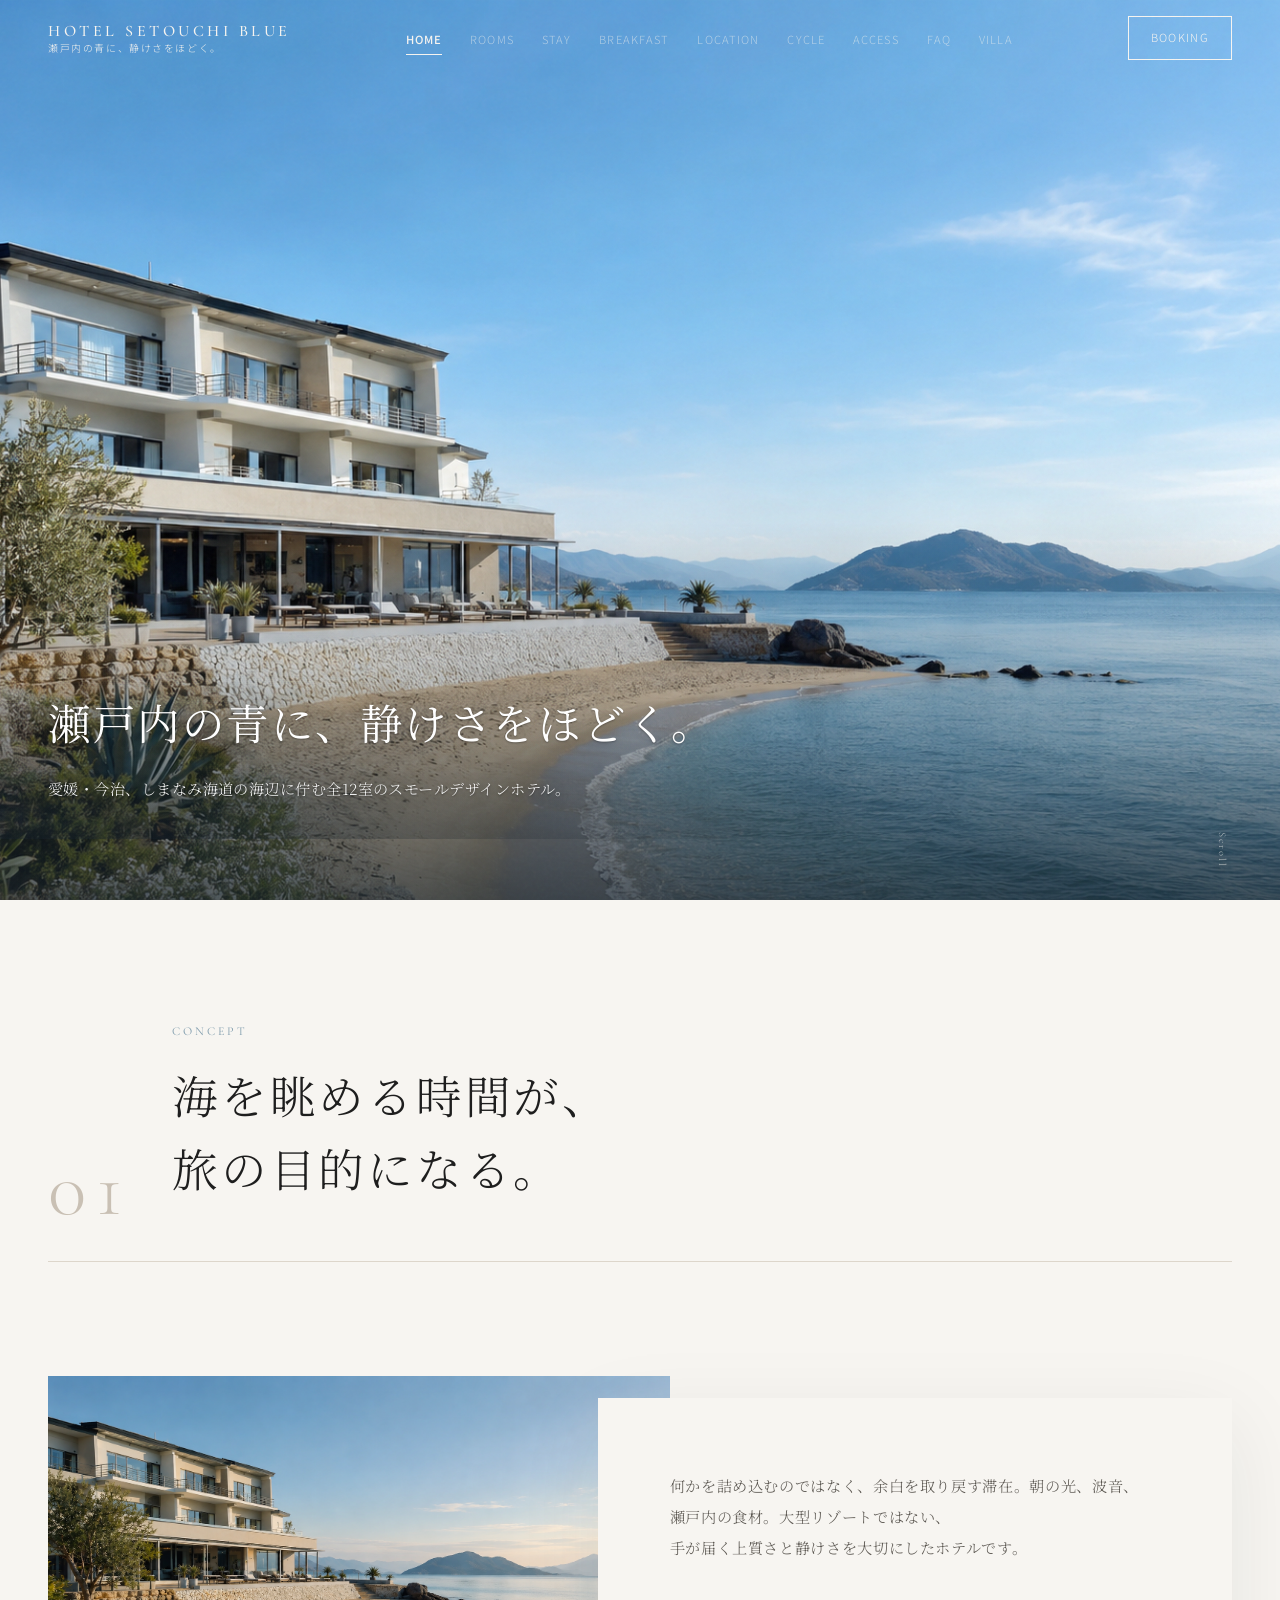
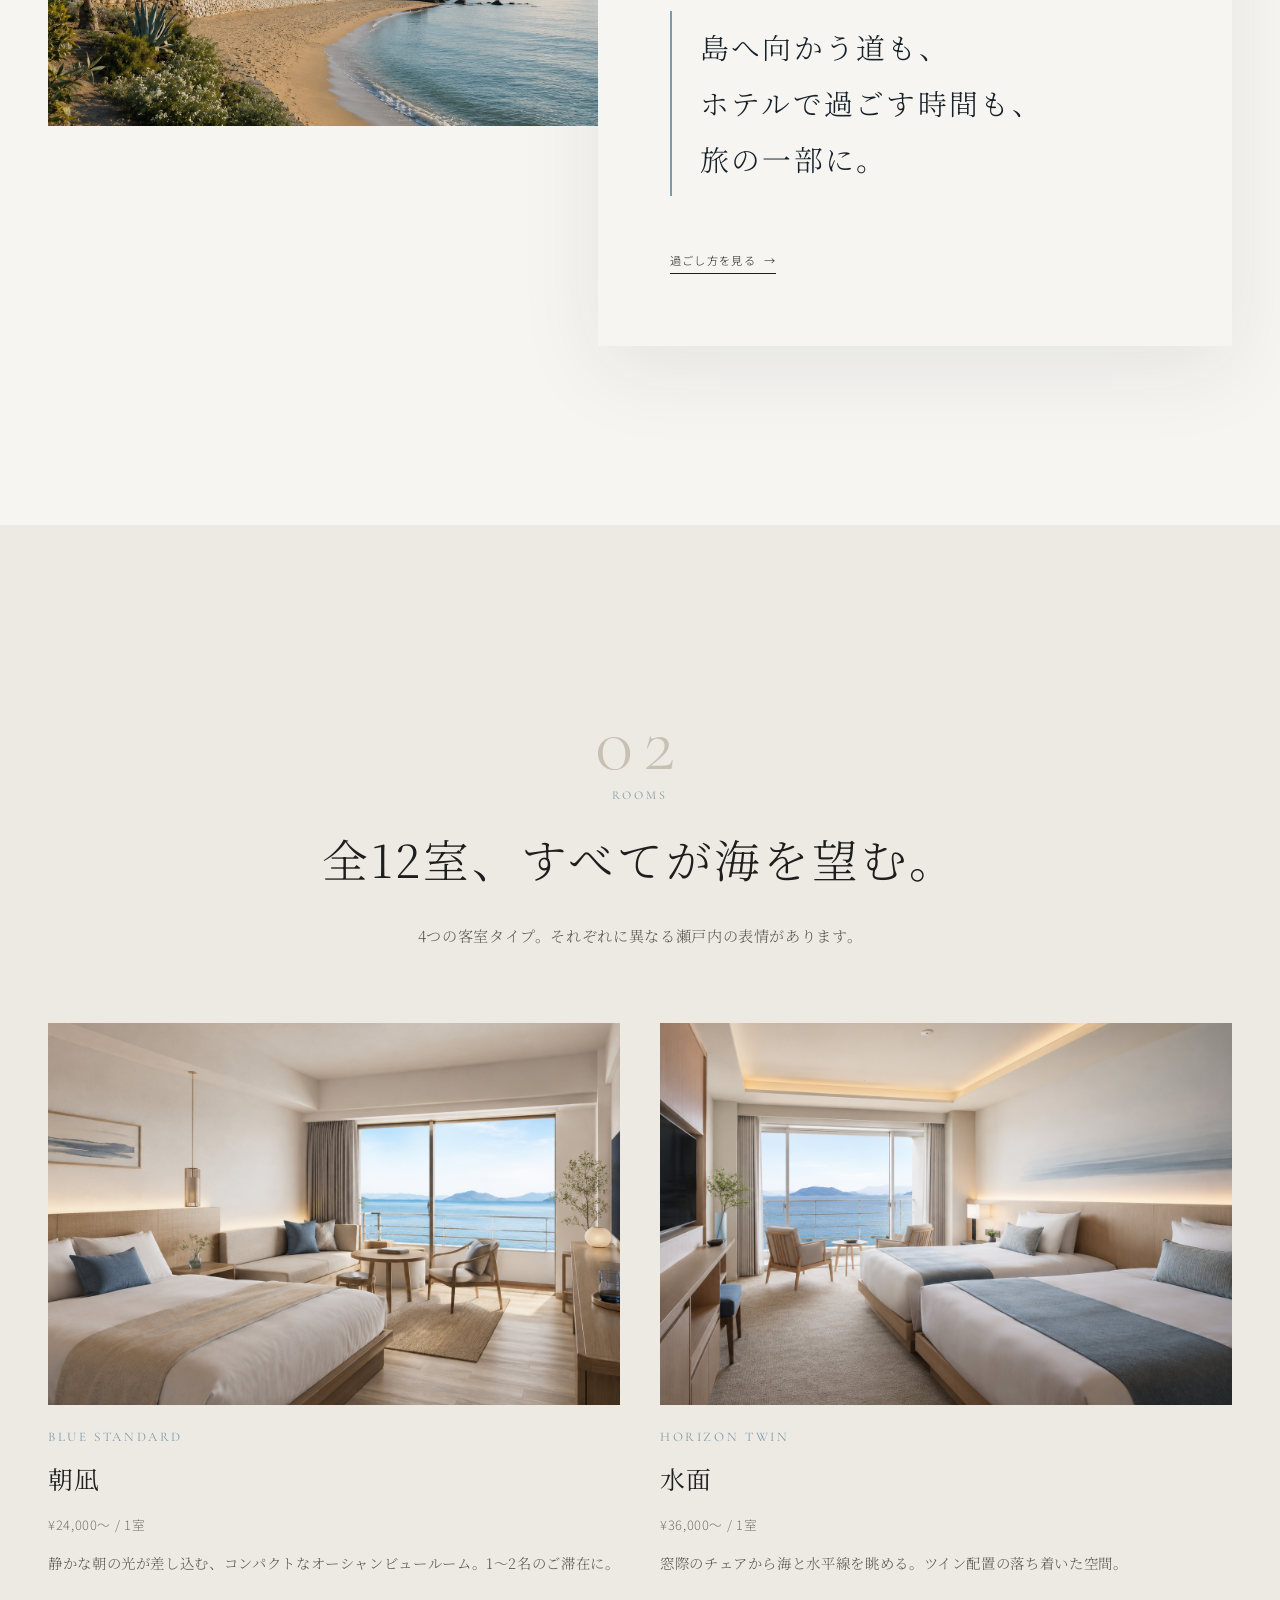
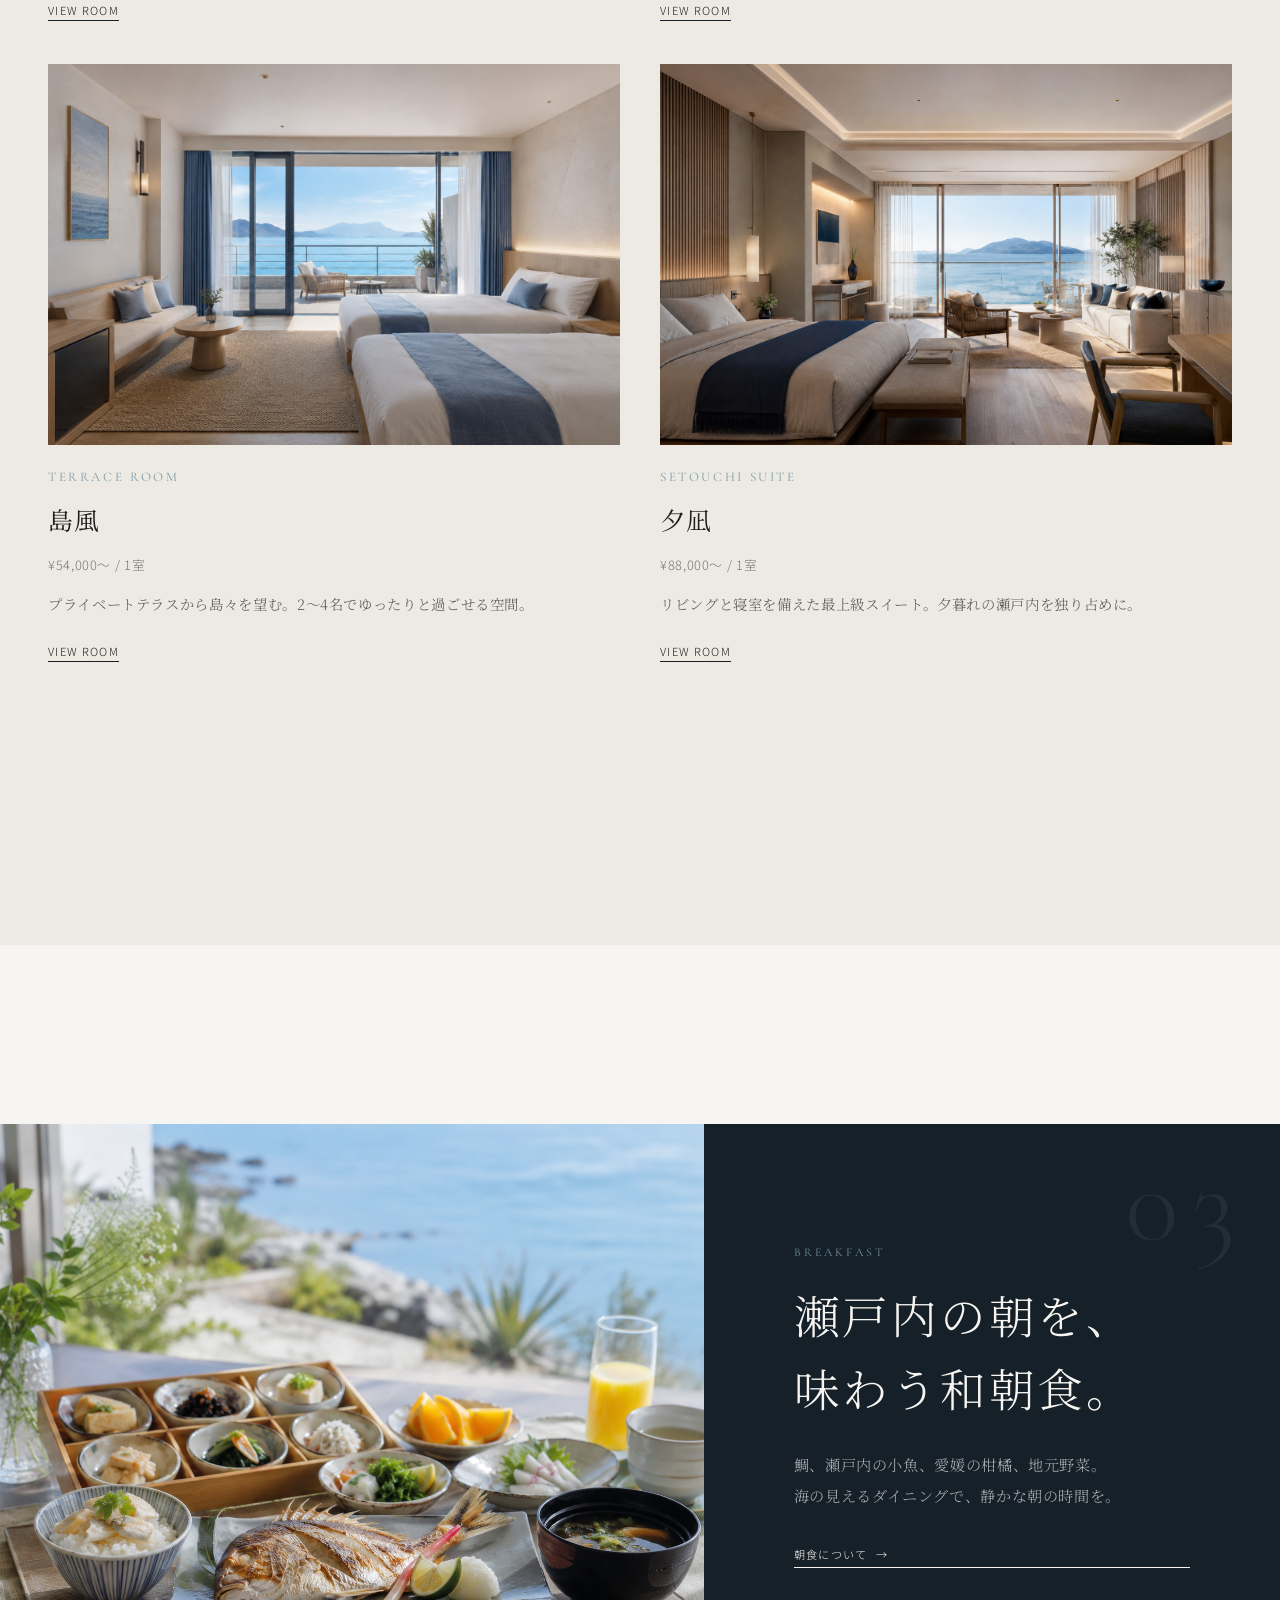
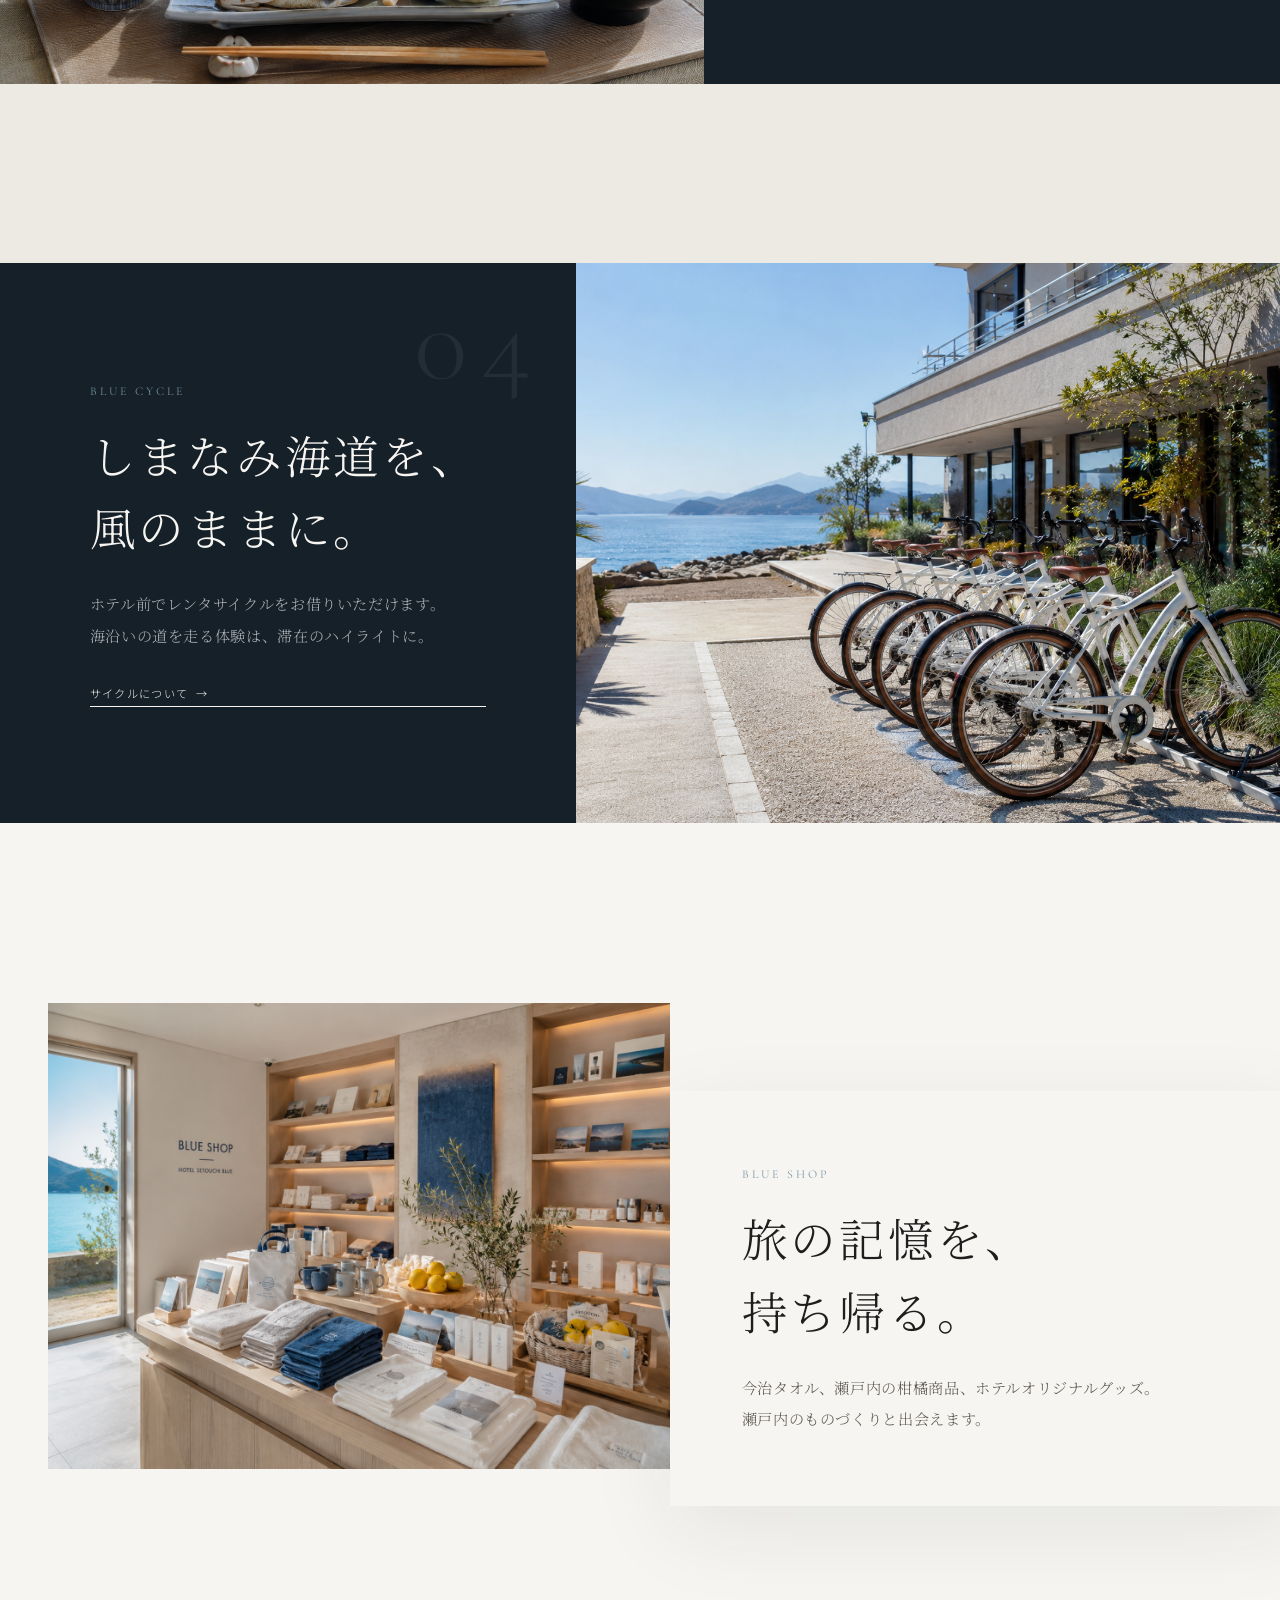
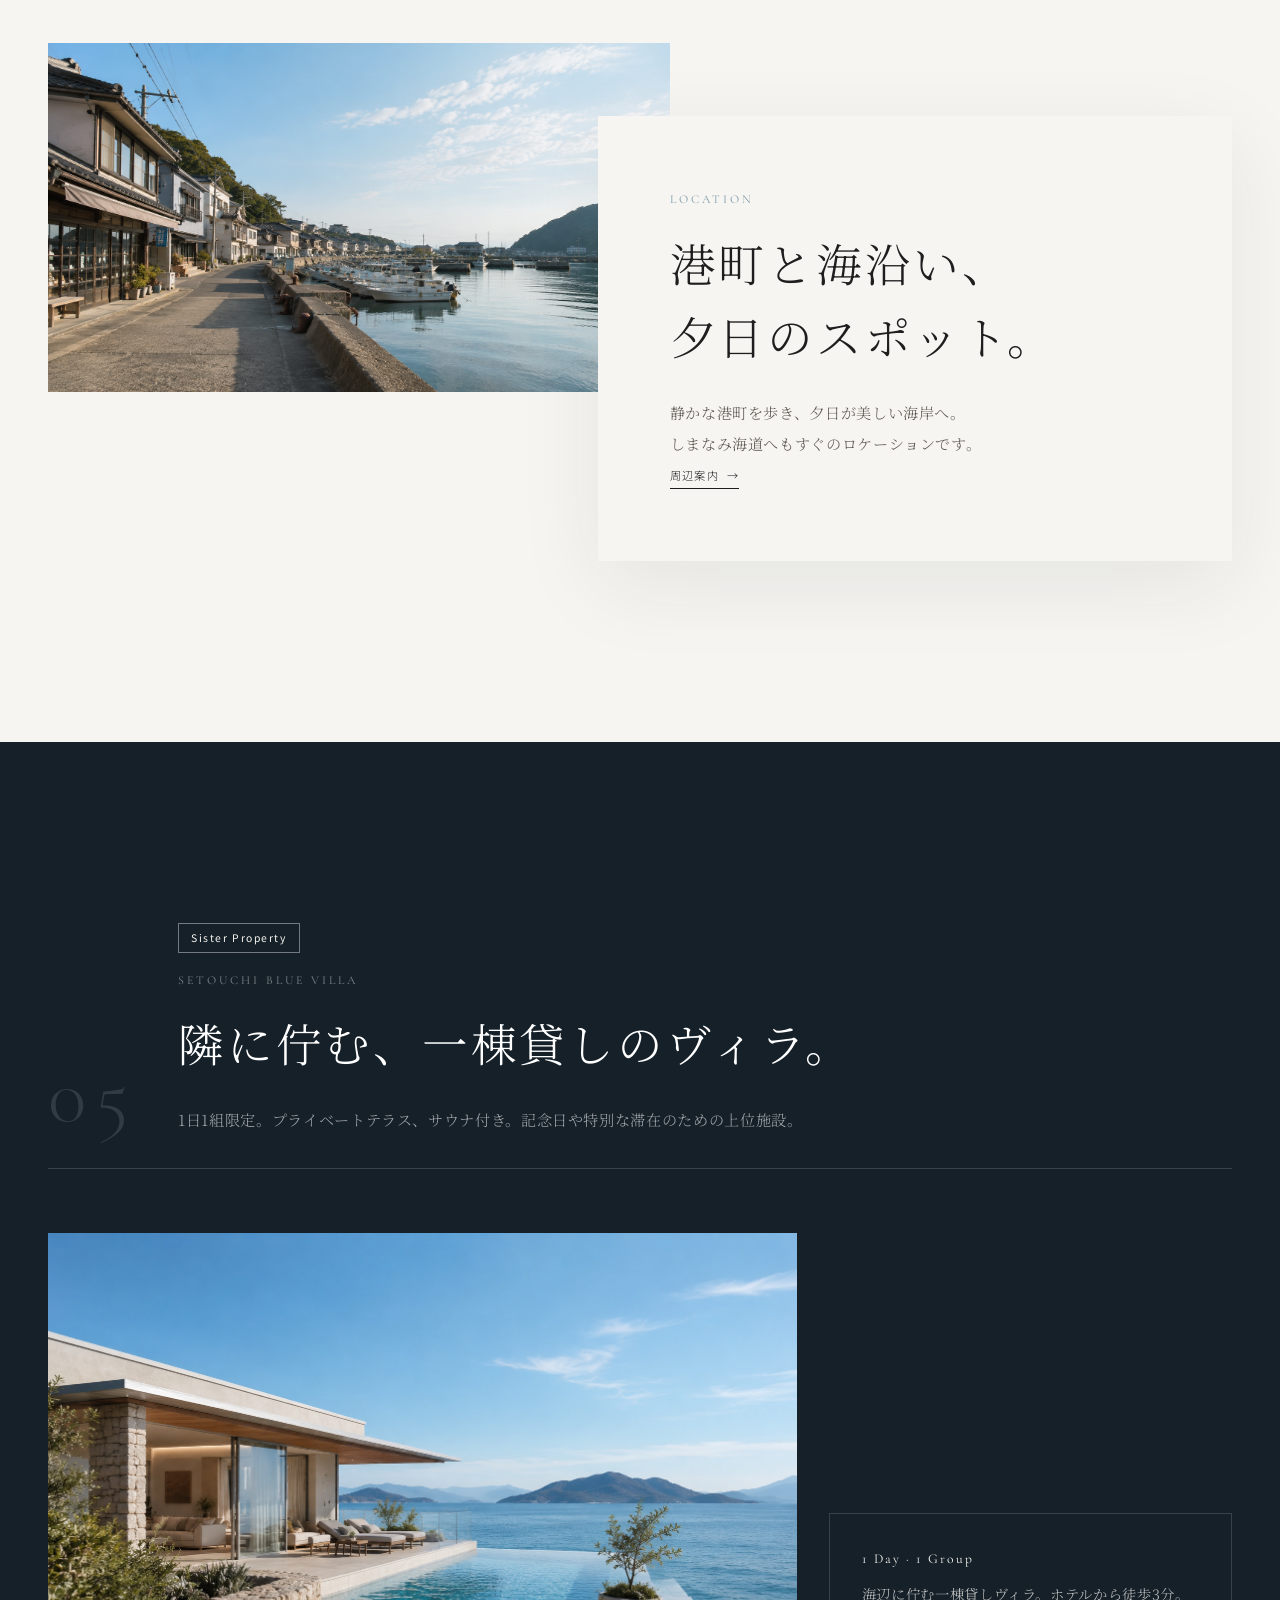
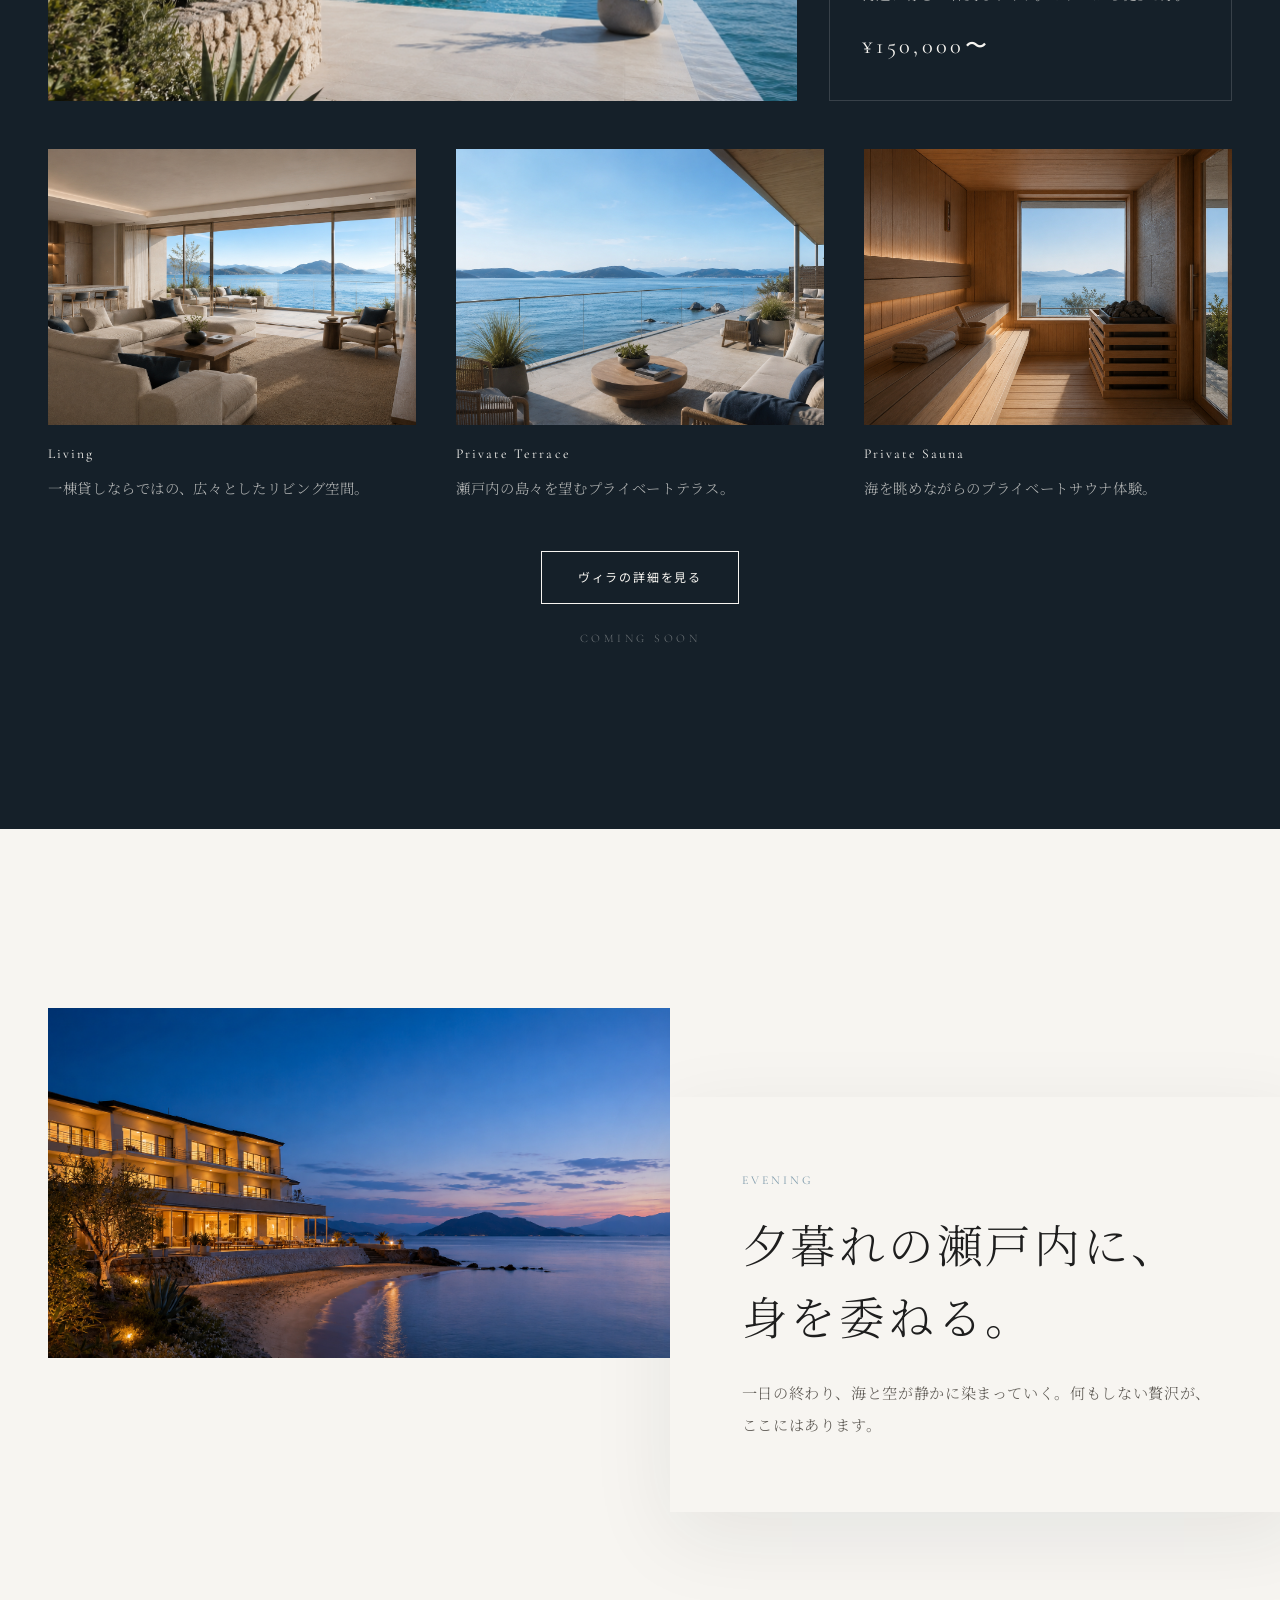
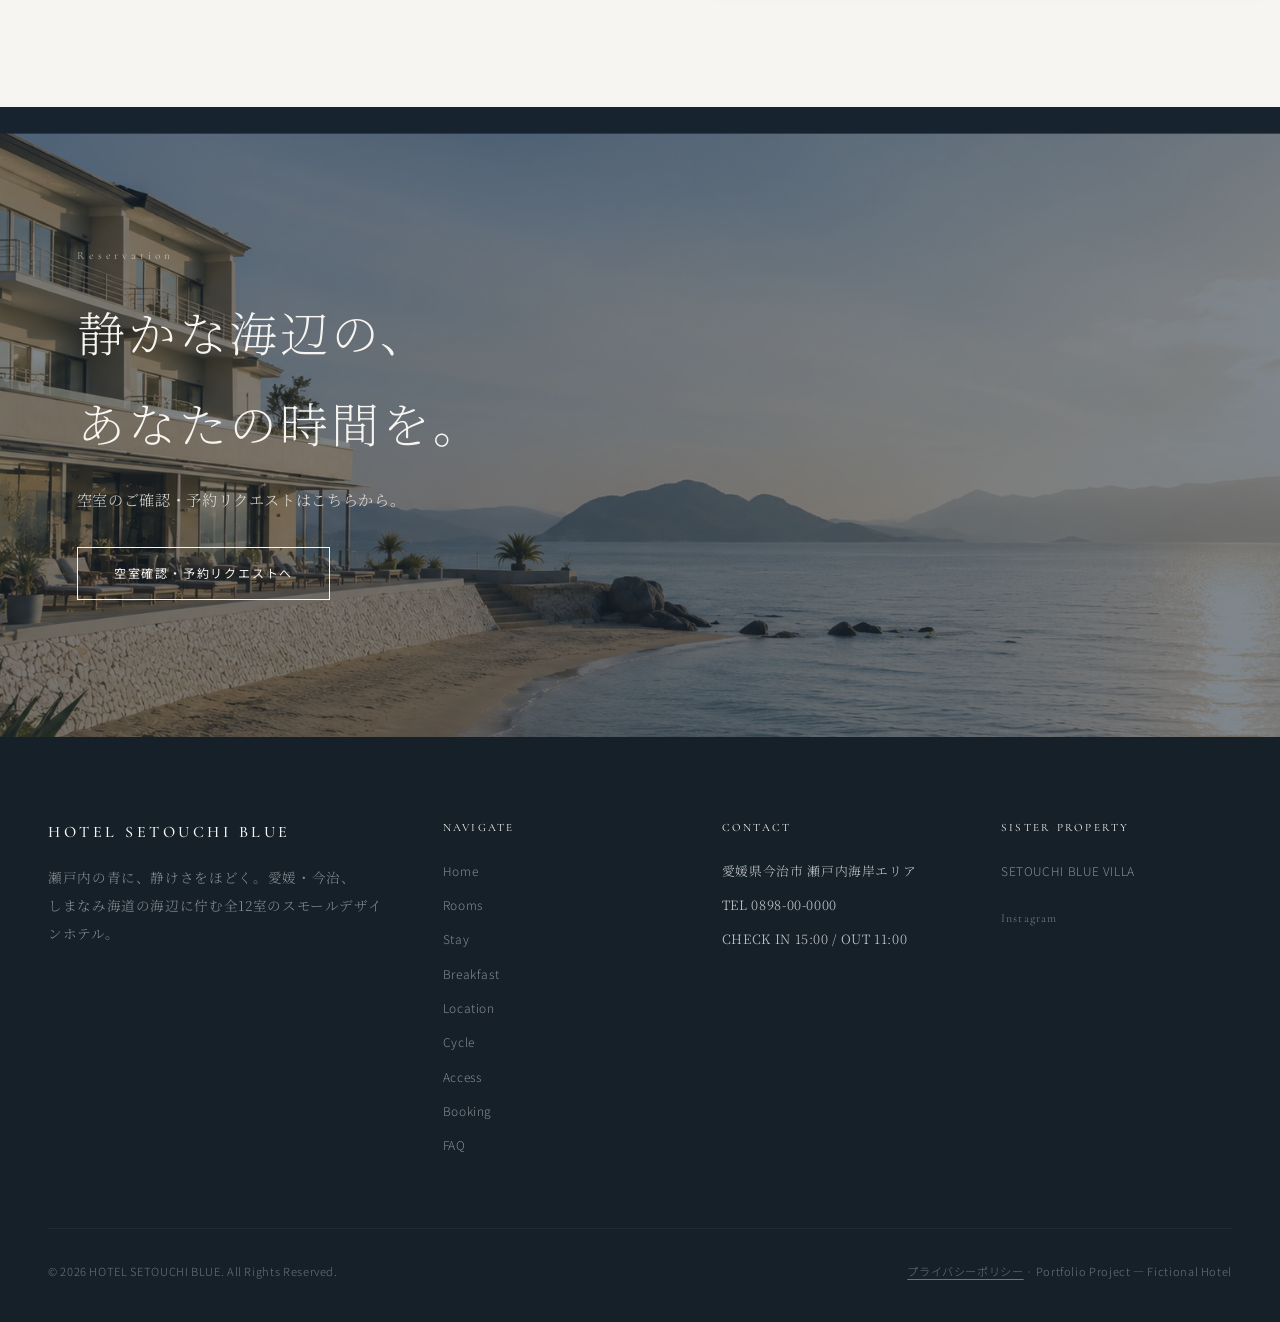
==== index.html @ 8409d5e8 "first commit" ====
<!DOCTYPE html>
<html lang="ja">
<head>
  <meta charset="UTF-8">
  <meta name="viewport" content="width=device-width, initial-scale=1.0">
  <title>HOTEL SETOUCHI BLUE｜瀬戸内海を望む今治のスモールデザインホテル</title>
  <meta name="description" content="愛媛県今治市・しまなみ海道エリアに佇む全12室のスモールデザインホテル。全室オーシャンビュー、瀬戸内の和朝食、レンタサイクル、系列ヴィラを備えた静かな海辺の滞在を。">
  <meta property="og:title" content="HOTEL SETOUCHI BLUE">
  <meta property="og:description" content="瀬戸内の青に、静けさをほどく。愛媛・今治、しまなみ海道の海辺に佇む全12室のスモールデザインホテル。">
  <meta property="og:image" content="assets/images/hotelsetouchiblue-exterior-main.webp">
  <meta property="og:type" content="website">
  <link rel="icon" href="assets/icons/favicon.svg" type="image/svg+xml">
  <link rel="apple-touch-icon" href="assets/icons/apple-touch-icon.png">
  <link rel="stylesheet" href="css/style.css?v=10">
</head>
<body class="page-home">

  <header class="site-header is-transparent" id="site-header">
    <div class="header-inner">
      <a href="index.html" class="logo">
        <span class="logo-en">HOTEL SETOUCHI BLUE</span>
        <span class="logo-ja">瀬戸内の青に、静けさをほどく。</span>
      </a>
      <nav class="main-nav" id="main-nav">
        <ul>
          <li><a href="index.html">Home</a></li>
          <li><a href="rooms.html">Rooms</a></li>
          <li><a href="stay.html">Stay</a></li>
          <li><a href="breakfast.html">Breakfast</a></li>
          <li><a href="location.html">Location</a></li>
          <li><a href="cycle.html">Cycle</a></li>
          <li><a href="access.html">Access</a></li>
          <li><a href="faq.html">FAQ</a></li>
          <li><a href="villa.html">Villa</a></li>
        </ul>
      </nav>
      <a href="booking.html" class="btn-booking-header">Booking</a>
      <button class="hamburger" id="hamburger" aria-label="メニューを開く">
        <span></span><span></span><span></span>
      </button>
    </div>
  </header>

  <nav class="mobile-nav" id="mobile-nav">
    <ul>
      <li><a href="index.html">Home</a></li>
      <li><a href="rooms.html">Rooms</a></li>
      <li><a href="stay.html">Stay</a></li>
      <li><a href="breakfast.html">Breakfast</a></li>
      <li><a href="location.html">Location</a></li>
      <li><a href="cycle.html">Cycle</a></li>
      <li><a href="access.html">Access</a></li>
      <li><a href="faq.html">FAQ</a></li>
      <li><a href="villa.html">Villa</a></li>
    </ul>
    <a href="booking.html" class="btn btn--filled btn-booking-mobile">Booking</a>
  </nav>

  <main>
    <!-- Hero -->
    <section class="hero">
      <div class="hero__image">
        <img src="assets/images/hotelsetouchiblue-exterior-main.webp" alt="HOTEL SETOUCHI BLUE 外観">
      </div>
      <div class="hero__overlay"></div>
      <div class="hero__content">
        <div class="hero__text">
          <p class="hero__kicker en">Hotel Setouchi Blue</p>
          <h1 class="hero__copy">瀬戸内の青に、静けさをほどく。</h1>
          <p class="hero__sub">愛媛・今治、しまなみ海道の海辺に佇む全12室のスモールデザインホテル。</p>
        </div>
      </div>
      <span class="hero__scroll en">Scroll</span>
    </section>

    <!-- Concept -->
    <section class="section" id="concept">
      <div class="container">
        <div class="editorial-head fade-in">
          <span class="editorial-head__num en">01</span>
          <div class="editorial-head__body">
            <p class="section-label en">Concept</p>
            <h2 class="section-title">海を眺める時間が、旅の目的になる。</h2>
          </div>
        </div>
        <div class="split split--editorial fade-in">
          <div class="split__image">
            <img src="assets/images/hotelsetouchiblue-stay-morning-beach.webp" alt="朝の砂浜">
          </div>
          <div class="split__text">
            <p class="section-lead">何かを詰め込むのではなく、余白を取り戻す滞在。朝の光、波音、瀬戸内の食材。大型リゾートではない、手が届く上質さと静けさを大切にしたホテルです。</p>
            <blockquote class="pull-quote">島へ向かう道も、ホテルで過ごす時間も、旅の一部に。</blockquote>
            <a href="stay.html" class="link-arrow">過ごし方を見る</a>
          </div>
        </div>
      </div>
    </section>

    <!-- Rooms -->
    <section class="section section--bg" id="rooms">
      <div class="container">
        <div class="editorial-head editorial-head--center fade-in">
          <span class="editorial-head__num en">02</span>
          <div class="editorial-head__body">
            <p class="section-label en">Rooms</p>
            <h2 class="section-title">全12室、すべてが海を望む。</h2>
            <p class="section-lead">4つの客室タイプ。それぞれに異なる瀬戸内の表情があります。</p>
          </div>
        </div>
        <div class="room-grid fade-in">
          <article class="room-card">
            <div class="room-card__image">
              <img src="assets/images/hotelsetouchiblue-room-blue-standard.webp" alt="BLUE STANDARD 朝凪">
            </div>
            <p class="room-card__en en">BLUE STANDARD</p>
            <h3 class="room-card__name">朝凪</h3>
            <p class="room-card__price">¥24,000〜 / 1室</p>
            <p class="room-card__desc">静かな朝の光が差し込む、コンパクトなオーシャンビュールーム。1〜2名のご滞在に。</p>
            <a href="rooms.html#blue-standard" class="room-card__link">View Room</a>
          </article>
          <article class="room-card">
            <div class="room-card__image">
              <img src="assets/images/hotelsetouchiblue-room-horizon-twin.webp" alt="HORIZON TWIN 水面">
            </div>
            <p class="room-card__en en">HORIZON TWIN</p>
            <h3 class="room-card__name">水面</h3>
            <p class="room-card__price">¥36,000〜 / 1室</p>
            <p class="room-card__desc">窓際のチェアから海と水平線を眺める。ツイン配置の落ち着いた空間。</p>
            <a href="rooms.html#horizon-twin" class="room-card__link">View Room</a>
          </article>
          <article class="room-card">
            <div class="room-card__image">
              <img src="assets/images/hotelsetouchiblue-room-terrace-room.webp" alt="TERRACE ROOM 島風">
            </div>
            <p class="room-card__en en">TERRACE ROOM</p>
            <h3 class="room-card__name">島風</h3>
            <p class="room-card__price">¥54,000〜 / 1室</p>
            <p class="room-card__desc">プライベートテラスから島々を望む。2〜4名でゆったりと過ごせる空間。</p>
            <a href="rooms.html#terrace-room" class="room-card__link">View Room</a>
          </article>
          <article class="room-card">
            <div class="room-card__image">
              <img src="assets/images/hotelsetouchiblue-room-setouchi-suite.webp" alt="SETOUCHI SUITE 夕凪">
            </div>
            <p class="room-card__en en">SETOUCHI SUITE</p>
            <h3 class="room-card__name">夕凪</h3>
            <p class="room-card__price">¥88,000〜 / 1室</p>
            <p class="room-card__desc">リビングと寝室を備えた最上級スイート。夕暮れの瀬戸内を独り占めに。</p>
            <a href="rooms.html#setouchi-suite" class="room-card__link">View Room</a>
          </article>
        </div>
        <div class="text-center mt-48 fade-in">
          <a href="rooms.html" class="btn">すべての客室を見る</a>
        </div>
      </div>
    </section>

    <!-- Breakfast -->
    <section class="section" style="padding-bottom:0;">
      <div class="feature-band fade-in">
        <div class="feature-band__image">
          <img src="assets/images/hotelsetouchiblue-breakfast-japanese.webp" alt="瀬戸内の和朝食">
        </div>
        <div class="feature-band__content">
          <span class="feature-band__num en">03</span>
          <p class="section-label en">Breakfast</p>
          <h2 class="section-title">瀬戸内の朝を、味わう和朝食。</h2>
          <p class="section-lead">鯛、瀬戸内の小魚、愛媛の柑橘、地元野菜。海の見えるダイニングで、静かな朝の時間を。</p>
          <a href="breakfast.html" class="link-arrow">朝食について</a>
        </div>
      </div>
    </section>

    <!-- Cycle -->
    <section class="section section--bg" style="padding-bottom:0;">
      <div class="feature-band feature-band--reverse fade-in">
        <div class="feature-band__image">
          <img src="assets/images/hotelsetouchiblue-cycle-rental.webp" alt="レンタサイクル">
        </div>
        <div class="feature-band__content">
          <span class="feature-band__num en">04</span>
          <p class="section-label en">Blue Cycle</p>
          <h2 class="section-title">しまなみ海道を、風のままに。</h2>
          <p class="section-lead">ホテル前でレンタサイクルをお借りいただけます。海沿いの道を走る体験は、滞在のハイライトに。</p>
          <a href="cycle.html" class="link-arrow">サイクルについて</a>
        </div>
      </div>
    </section>

    <!-- Shop & Location pair -->
    <section class="section">
      <div class="container">
        <div class="split split--editorial split--reverse fade-in" style="margin-bottom:clamp(80px,12vw,120px);">
          <div class="split__image">
            <img src="assets/images/hotelsetouchiblue-shop-blue-shop.webp" alt="BLUE SHOP">
          </div>
          <div class="split__text">
            <p class="section-label en">Blue Shop</p>
            <h2 class="section-title">旅の記憶を、持ち帰る。</h2>
            <p class="section-lead">今治タオル、瀬戸内の柑橘商品、ホテルオリジナルグッズ。瀬戸内のものづくりと出会えます。</p>
          </div>
        </div>
        <div class="split split--editorial fade-in">
          <div class="split__image">
            <img src="assets/images/hotelsetouchiblue-location-harbor-town.webp" alt="静かな港町">
          </div>
          <div class="split__text">
            <p class="section-label en">Location</p>
            <h2 class="section-title">港町と海沿い、夕日のスポット。</h2>
            <p class="section-lead">静かな港町を歩き、夕日が美しい海岸へ。しまなみ海道へもすぐのロケーションです。</p>
            <a href="location.html" class="link-arrow">周辺案内</a>
          </div>
        </div>
      </div>
    </section>

    <!-- Villa -->
    <section class="villa-section" id="villa">
      <div class="container fade-in">
        <div class="editorial-head" style="border-color:rgba(255,255,255,0.15);">
          <span class="editorial-head__num en" style="color:rgba(255,255,255,0.12);">05</span>
          <div class="editorial-head__body">
            <span class="villa-badge en">Sister Property</span>
            <p class="section-label en" style="color:rgba(255,255,255,0.45);">Setouchi Blue Villa</p>
            <h2 class="section-title" style="color:#fff;">隣に佇む、一棟貸しのヴィラ。</h2>
            <p class="section-lead" style="color:rgba(255,255,255,0.6);">1日1組限定。プライベートテラス、サウナ付き。記念日や特別な滞在のための上位施設。</p>
          </div>
        </div>
        <div class="villa-hero">
          <div class="villa-hero__image">
            <img src="assets/images/setouchibluevilla-exterior-main.webp" alt="SETOUCHI BLUE VILLA 外観">
          </div>
          <div class="villa-hero__info">
            <p class="villa-card__title en">1 Day · 1 Group</p>
            <p class="villa-card__desc" style="opacity:0.75;margin-bottom:16px;">海辺に佇む一棟貸しヴィラ。ホテルから徒歩3分。</p>
            <p class="villa-card__title en" style="font-size:1.4rem;margin-bottom:0;">¥150,000〜</p>
          </div>
        </div>
        <div class="villa-grid">
          <div class="villa-card">
            <div class="villa-card__image">
              <img src="assets/images/setouchibluevilla-living-room.webp" alt="ヴィラ リビング">
            </div>
            <p class="villa-card__title en">Living</p>
            <p class="villa-card__desc">一棟貸しならではの、広々としたリビング空間。</p>
          </div>
          <div class="villa-card">
            <div class="villa-card__image">
              <img src="assets/images/setouchibluevilla-terrace-ocean.webp" alt="プライベートテラス">
            </div>
            <p class="villa-card__title en">Private Terrace</p>
            <p class="villa-card__desc">瀬戸内の島々を望むプライベートテラス。</p>
          </div>
          <div class="villa-card">
            <div class="villa-card__image">
              <img src="assets/images/setouchibluevilla-private-sauna.webp" alt="プライベートサウナ">
            </div>
            <p class="villa-card__title en">Private Sauna</p>
            <p class="villa-card__desc">海を眺めながらのプライベートサウナ体験。</p>
          </div>
        </div>
        <div class="villa-teaser__action fade-in">
          <a href="villa.html" class="btn btn--light">ヴィラの詳細を見る</a>
        </div>
        <p class="text-center" style="margin-top:24px;font-family:var(--font-display);font-size:0.72rem;letter-spacing:0.3em;opacity:0.4;">COMING SOON</p>
      </div>
    </section>

    <!-- Evening -->
    <section class="section">
      <div class="container">
        <div class="split split--editorial split--reverse fade-in">
          <div class="split__image">
            <img src="assets/images/hotelsetouchiblue-exterior-evening.webp" alt="夕方のホテル外観">
          </div>
          <div class="split__text">
            <p class="section-label en">Evening</p>
            <h2 class="section-title">夕暮れの瀬戸内に、身を委ねる。</h2>
            <p class="section-lead">一日の終わり、海と空が静かに染まっていく。何もしない贅沢が、ここにはあります。</p>
          </div>
        </div>
      </div>
    </section>

    <!-- Booking CTA -->
    <section class="cta-section">
      <div class="cta-section__bg">
        <img src="assets/images/hotelsetouchiblue-booking-visual.webp" alt="予約">
      </div>
      <div class="cta-section__overlay"></div>
      <div class="cta-section__content fade-in">
        <p class="cta-section__label en">Reservation</p>
        <h2 class="cta-section__title">静かな海辺の、あなたの時間を。</h2>
        <p class="cta-section__text">空室のご確認・予約リクエストはこちらから。</p>
        <a href="booking.html" class="btn btn--light">空室確認・予約リクエストへ</a>
      </div>
    </section>
  </main>

  <footer class="site-footer">
    <div class="container">
      <div class="footer-grid">
        <div class="footer-brand">
          <span class="logo-en en">HOTEL SETOUCHI BLUE</span>
          <p>瀬戸内の青に、静けさをほどく。愛媛・今治、しまなみ海道の海辺に佇む全12室のスモールデザインホテル。</p>
        </div>
        <div>
          <p class="footer-heading en">Navigate</p>
          <ul class="footer-nav">
            <li><a href="index.html">Home</a></li>
            <li><a href="rooms.html">Rooms</a></li>
            <li><a href="stay.html">Stay</a></li>
            <li><a href="breakfast.html">Breakfast</a></li>
            <li><a href="location.html">Location</a></li>
            <li><a href="cycle.html">Cycle</a></li>
            <li><a href="access.html">Access</a></li>
            <li><a href="booking.html">Booking</a></li>
            <li><a href="faq.html">FAQ</a></li>
          </ul>
        </div>
        <div>
          <p class="footer-heading en">Contact</p>
          <ul class="footer-nav">
            <li>愛媛県今治市 瀬戸内海岸エリア</li>
            <li>TEL 0898-00-0000</li>
            <li>CHECK IN 15:00 / OUT 11:00</li>
          </ul>
        </div>
        <div>
          <p class="footer-heading en">Sister Property</p>
          <ul class="footer-nav">
            <li><a href="villa.html">SETOUCHI BLUE VILLA</a></li>
          </ul>
          <div class="footer-sns" style="margin-top:24px;">
            <a href="#">Instagram</a>
          </div>
        </div>
      </div>
      <div class="footer-bottom">
        <span>&copy; 2026 HOTEL SETOUCHI BLUE. All Rights Reserved.</span>
        <span><a href="privacy.html">プライバシーポリシー</a> · Portfolio Project — Fictional Hotel</span>
      </div>
    </div>
  </footer>

  <script src="js/main.js?v=3"></script>
</body>
</html>
---- css/style.css ----
/* ========================================
   HOTEL SETOUCHI BLUE — Stylesheet
   ======================================== */

@import url('https://fonts.googleapis.com/css2?family=Cormorant+Garamond:ital,wght@0,300;0,400;0,500;0,600;1,300;1,400&family=Noto+Sans+JP:wght@300;400;500&family=Noto+Serif+JP:wght@200;300;400;500&display=swap');

:root {
  --white: #f7f5f1;
  --bg: #edeae4;
  --beige: #ddd6cb;
  --beige-dark: #c9c0b4;
  --muted-blue: #7d9aab;
  --blue: #4a6d84;
  --navy: #152029;
  --gray: #7a756e;
  --gray-light: #b8b2a8;
  --text: #1e1e1e;
  --text-light: #5c5852;

  --font-display: 'Cormorant Garamond', Georgia, serif;
  --font-serif: 'Noto Serif JP', serif;
  --font-sans: 'Noto Sans JP', sans-serif;

  --header-h: 76px;
  --max-w: 1340px;
  --text-col: 680px;
  --text-col-wide: 760px;
  --section-pad: clamp(100px, 14vw, 180px);
  --page-gutter: clamp(20px, 5vw, 48px);
  --ease: cubic-bezier(0.22, 1, 0.36, 1);
}

*, *::before, *::after { box-sizing: border-box; margin: 0; padding: 0; }

html {
  scroll-behavior: smooth;
  font-size: 16px;
  background: var(--white);
}

body {
  font-family: var(--font-serif);
  font-weight: 300;
  color: var(--text);
  background: var(--white);
  line-height: 1.9;
  letter-spacing: 0.04em;
  word-break: keep-all;
  line-break: strict;
  overflow-wrap: anywhere;
  -webkit-font-smoothing: antialiased;
  overflow-x: hidden;
}

body::before {
  content: '';
  position: fixed;
  inset: 0;
  pointer-events: none;
  z-index: 9999;
  opacity: 0.035;
  background-image: url("data:image/svg+xml,%3Csvg viewBox='0 0 256 256' xmlns='http://www.w3.org/2000/svg'%3E%3Cfilter id='n'%3E%3CfeTurbulence type='fractalNoise' baseFrequency='0.85' numOctaves='4' stitchTiles='stitch'/%3E%3C/filter%3E%3Crect width='100%25' height='100%25' filter='url(%23n)'/%3E%3C/svg%3E");
}

::selection {
  background: rgba(74, 109, 132, 0.2);
  color: var(--navy);
}

img {
  display: block;
  max-width: 100%;
  height: auto;
}

a {
  color: inherit;
  text-decoration: none;
  transition: opacity 0.3s var(--ease);
}

a:hover { opacity: 0.65; }

ul { list-style: none; }

/* ---- Typography ---- */

.en {
  font-family: var(--font-display);
  font-weight: 400;
  letter-spacing: 0.12em;
  word-break: normal;
  line-break: auto;
}

.section-label {
  font-family: var(--font-display);
  font-size: 0.75rem;
  letter-spacing: 0.25em;
  text-transform: uppercase;
  color: var(--muted-blue);
  margin-bottom: 1rem;
  word-break: normal;
}

.section-title {
  font-family: var(--font-serif);
  font-size: clamp(1.85rem, 3.8vw, 2.85rem);
  font-weight: 300;
  line-height: 1.6;
  margin-bottom: 1.5rem;
  letter-spacing: 0.06em;
  text-wrap: balance;
}

.section-lead {
  font-size: 0.95rem;
  color: var(--text-light);
  max-width: var(--text-col);
  line-height: 2.05;
}

/* ---- Layout ---- */

.container {
  width: 100%;
  max-width: var(--max-w);
  margin: 0 auto;
  padding: 0 var(--page-gutter);
}

.section {
  padding: var(--section-pad) 0;
}

.section--bg {
  background: var(--bg);
}

/* ---- Buttons ---- */

.btn {
  display: inline-block;
  font-family: var(--font-sans);
  font-size: 0.75rem;
  font-weight: 400;
  letter-spacing: 0.15em;
  text-transform: uppercase;
  padding: 14px 36px;
  border: 1px solid var(--navy);
  background: transparent;
  color: var(--navy);
  cursor: pointer;
  transition: background 0.35s var(--ease), color 0.35s var(--ease);
}

.btn:hover {
  background: var(--navy);
  color: var(--white);
  opacity: 1;
}

.btn--filled {
  background: var(--navy);
  color: var(--white);
}

.btn--filled:hover {
  background: var(--blue);
  border-color: var(--blue);
}

.btn--light {
  border-color: var(--white);
  color: var(--white);
}

.btn--light:hover {
  background: var(--white);
  color: var(--navy);
}

.btn--small {
  padding: 10px 24px;
  font-size: 0.7rem;
}

/* ---- Header ---- */

.site-header {
  position: fixed;
  top: 0;
  left: 0;
  width: 100%;
  z-index: 1000;
  height: var(--header-h);
  transition: background 0.4s var(--ease), box-shadow 0.4s var(--ease);
}

.site-header.is-scrolled {
  background: rgba(250, 250, 248, 0.95);
  backdrop-filter: blur(12px);
  box-shadow: 0 1px 0 rgba(0,0,0,0.06);
}

.site-header.is-transparent {
  background: transparent;
}

.header-inner {
  display: flex;
  align-items: center;
  justify-content: space-between;
  height: 100%;
  max-width: var(--max-w);
  margin: 0 auto;
  padding: 0 var(--page-gutter);
}

.logo {
  display: flex;
  flex-direction: column;
  line-height: 1.3;
}

.logo-en {
  font-family: var(--font-display);
  font-size: 1rem;
  letter-spacing: 0.22em;
  font-weight: 500;
  text-transform: uppercase;
}

.logo-ja {
  font-family: var(--font-sans);
  font-size: 0.62rem;
  letter-spacing: 0.16em;
  color: var(--gray);
  white-space: nowrap;
}

.site-header.is-transparent .logo-en,
.site-header.is-transparent .logo-ja {
  color: var(--white);
}

.site-header.is-scrolled .logo-en { color: var(--navy); }
.site-header.is-scrolled .logo-ja { color: var(--gray); }

@media (max-width: 420px) {
  .logo-ja { display: none; }
}

.main-nav { display: none; }

.main-nav ul {
  display: flex;
  gap: 28px;
}

.main-nav a {
  position: relative;
  font-family: var(--font-sans);
  font-size: 0.7rem;
  letter-spacing: 0.1em;
  text-transform: uppercase;
  color: var(--text);
  opacity: 0.55;
  transition: opacity 0.3s var(--ease);
}

.main-nav a:hover { opacity: 0.85; }

.main-nav a.is-current {
  opacity: 1;
  font-weight: 500;
}

.main-nav a.is-current::after {
  content: '';
  position: absolute;
  left: 0;
  right: 0;
  bottom: -8px;
  height: 1px;
  background: currentColor;
}

.site-header.is-transparent .main-nav a { color: var(--white); }
.site-header.is-scrolled .main-nav a { color: var(--text); }

.site-header.is-transparent .main-nav a.is-current,
.site-header.is-scrolled .main-nav a.is-current {
  opacity: 1;
}

.btn-booking-header {
  display: none;
  font-family: var(--font-sans);
  font-size: 0.7rem;
  letter-spacing: 0.12em;
  text-transform: uppercase;
  padding: 10px 22px;
  background: var(--navy);
  color: var(--white);
  border: 1px solid var(--navy);
  transition: background 0.3s var(--ease);
}

.btn-booking-header:hover {
  background: var(--blue);
  border-color: var(--blue);
  opacity: 1;
}

.site-header.is-transparent .btn-booking-header {
  background: transparent;
  border-color: var(--white);
}

.site-header.is-scrolled .btn-booking-header {
  background: var(--navy);
  border-color: var(--navy);
}

.btn-booking-header.is-current {
  opacity: 1;
}

.site-header.is-transparent .btn-booking-header.is-current {
  background: rgba(255, 255, 255, 0.18);
  border-color: var(--white);
}

.site-header.is-scrolled .btn-booking-header.is-current {
  background: var(--blue);
  border-color: var(--blue);
}

/* Hamburger */
.hamburger {
  display: flex;
  flex-direction: column;
  justify-content: center;
  gap: 6px;
  width: 32px;
  height: 32px;
  background: none;
  border: none;
  cursor: pointer;
  padding: 0;
  z-index: 1001;
}

.hamburger span {
  display: block;
  width: 24px;
  height: 1px;
  background: var(--navy);
  transition: transform 0.3s var(--ease), opacity 0.3s var(--ease);
}

.site-header.is-transparent .hamburger span { background: var(--white); }
.site-header.is-scrolled .hamburger span { background: var(--navy); }

.hamburger.is-active span:nth-child(1) { transform: translateY(7px) rotate(45deg); }
.hamburger.is-active span:nth-child(2) { opacity: 0; }
.hamburger.is-active span:nth-child(3) { transform: translateY(-7px) rotate(-45deg); }

/* Mobile nav overlay */
.mobile-nav {
  position: fixed;
  inset: 0;
  background: var(--white);
  z-index: 999;
  display: flex;
  flex-direction: column;
  justify-content: center;
  align-items: center;
  opacity: 0;
  visibility: hidden;
  transition: opacity 0.4s var(--ease), visibility 0.4s;
}

.mobile-nav.is-open {
  opacity: 1;
  visibility: visible;
}

.mobile-nav ul {
  text-align: center;
}

.mobile-nav li {
  margin: 20px 0;
  transition: transform 0.35s var(--ease), opacity 0.35s var(--ease);
}

.mobile-nav a {
  position: relative;
  font-family: var(--font-display);
  font-size: 1.5rem;
  letter-spacing: 0.15em;
  opacity: 0.45;
  transition: opacity 0.3s var(--ease);
}

.mobile-nav a.is-current {
  opacity: 1;
}

.mobile-nav a.is-current::after {
  content: '';
  position: absolute;
  left: 0;
  right: 0;
  bottom: -8px;
  height: 1px;
  background: currentColor;
}

.mobile-nav .btn-booking-mobile.is-current {
  background: transparent;
  opacity: 1;
  border-color: var(--white);
  border-bottom-width: 2px;
}

.mobile-nav .btn-booking-mobile {
  margin-top: 40px;
}

@media (min-width: 1024px) {
  .main-nav { display: block; }
  .btn-booking-header { display: inline-block; }
  .hamburger { display: none; }
}

/* ---- Hero ---- */

.hero {
  position: relative;
  height: 100vh;
  min-height: 600px;
  display: flex;
  align-items: flex-end;
  overflow: hidden;
  background: var(--navy);
}

.hero__image {
  position: absolute;
  inset: 0;
}

.hero__image img {
  width: 100%;
  height: 100%;
  object-fit: cover;
}

.hero__overlay {
  position: absolute;
  inset: 0;
  background:
    linear-gradient(
      to top,
      rgba(21, 32, 41, 0.72) 0%,
      rgba(21, 32, 41, 0.28) 18%,
      transparent 42%
    );
}

.hero__content {
  position: relative;
  z-index: 2;
  padding: 0 clamp(20px, 5vw, 48px) clamp(56px, 9vw, 96px);
  max-width: var(--max-w);
  margin: 0 auto;
  width: 100%;
}

.hero__text {
  position: relative;
  display: block;
  max-width: var(--text-col-wide);
  padding: 0;
  color: var(--white);
}

.hero__text::before {
  content: '';
  position: absolute;
  left: -12%;
  bottom: -30%;
  width: 140%;
  height: 160%;
  background: radial-gradient(
    ellipse at 0% 100%,
    rgba(21, 32, 41, 0.45) 0%,
    transparent 68%
  );
  z-index: -1;
  pointer-events: none;
}

.hero__kicker {
  display: none;
}

.hero__copy {
  font-family: var(--font-serif);
  font-size: clamp(1.75rem, 4.2vw, 2.65rem);
  font-weight: 400;
  line-height: 1.65;
  margin-bottom: 1rem;
  letter-spacing: 0.06em;
  color: #fff;
  text-wrap: balance;
  text-shadow:
    0 1px 2px rgba(0, 0, 0, 0.3),
    0 2px 20px rgba(0, 0, 0, 0.35);
}

.hero__sub {
  font-size: 0.95rem;
  color: rgba(255, 255, 255, 0.95);
  max-width: var(--text-col);
  line-height: 2.05;
  letter-spacing: 0.03em;
  text-shadow:
    0 1px 2px rgba(0, 0, 0, 0.35),
    0 2px 16px rgba(0, 0, 0, 0.4);
}

.hero__scroll {
  position: absolute;
  bottom: 32px;
  right: clamp(20px, 5vw, 48px);
  font-family: var(--font-display);
  font-size: 0.65rem;
  letter-spacing: 0.2em;
  color: var(--white);
  writing-mode: vertical-rl;
  opacity: 0.6;
  z-index: 2;
  text-shadow: 0 1px 8px rgba(0, 0, 0, 0.4);
}

@media (max-width: 639px) {
  .page-home .hero {
    display: flex;
    flex-direction: column;
    height: auto;
    min-height: 0;
    overflow: hidden;
    background: var(--white);
  }

  .page-home .hero__image {
    position: relative;
    width: 100%;
    aspect-ratio: 1 / 1;
    flex-shrink: 0;
    overflow: hidden;
  }

  .page-home .hero__image::after {
    content: '';
    position: absolute;
    left: 0;
    right: 0;
    bottom: 0;
    height: 68%;
    background: linear-gradient(
      to bottom,
      transparent 0%,
      rgba(247, 245, 241, 0.04) 18%,
      rgba(247, 245, 241, 0.12) 32%,
      rgba(247, 245, 241, 0.26) 46%,
      rgba(247, 245, 241, 0.44) 58%,
      rgba(247, 245, 241, 0.62) 68%,
      rgba(247, 245, 241, 0.78) 78%,
      rgba(247, 245, 241, 0.9) 88%,
      rgba(247, 245, 241, 0.97) 95%,
      var(--white) 100%
    );
    pointer-events: none;
    z-index: 2;
  }

  .page-home .hero__image img {
    object-position: center 32%;
  }

  .page-home .hero__overlay {
    position: absolute;
    top: 0;
    left: 0;
    right: 0;
    width: 100%;
    aspect-ratio: 1 / 1;
    height: auto;
    bottom: auto;
    z-index: 1;
    pointer-events: none;
    background: linear-gradient(
      to bottom,
      rgba(21, 32, 41, 0.18) 0%,
      rgba(21, 32, 41, 0.1) 12%,
      rgba(21, 32, 41, 0.04) 24%,
      transparent 42%
    );
  }

  .page-home .hero__content {
    position: relative;
    z-index: 3;
    margin-top: -14%;
    padding: clamp(8px, 2vw, 16px) var(--page-gutter) clamp(28px, 6vw, 40px);
    background: linear-gradient(
      to bottom,
      rgba(247, 245, 241, 0) 0%,
      rgba(247, 245, 241, 0.55) 12%,
      var(--white) 28%
    );
  }

  .page-home .hero__text {
    color: var(--text);
    max-width: none;
    position: relative;
    padding-left: clamp(18px, 4vw, 24px);
    margin-left: clamp(4px, 2vw, 12px);
    border-left: 1px solid rgba(74, 109, 132, 0.45);
  }

  .page-home .hero__text::before {
    display: none;
  }

  .page-home .hero__kicker {
    display: block;
    font-family: var(--font-display);
    font-size: 0.62rem;
    letter-spacing: 0.38em;
    text-transform: uppercase;
    color: var(--muted-blue);
    margin-bottom: clamp(14px, 3vw, 20px);
  }

  .page-home .hero__copy {
    font-size: clamp(1.45rem, 6.5vw, 1.85rem);
    line-height: 1.72;
    letter-spacing: 0.12em;
    margin-bottom: clamp(18px, 4vw, 24px);
    color: var(--navy);
    text-shadow: none;
  }

  .page-home .hero__sub {
    font-size: 0.78rem;
    line-height: 2.05;
    letter-spacing: 0.05em;
    color: var(--text-light);
    text-shadow: none;
    max-width: 26em;
    padding-top: clamp(16px, 3vw, 20px);
    border-top: 1px solid var(--beige);
  }

  .page-home .hero__scroll {
    display: none;
  }

  .page-home .hero + .section {
    padding-top: clamp(36px, 7vw, 52px);
  }
}

.page-home .hero + .section {
  padding-top: clamp(64px, 10vw, 120px);
}

/* Page hero (sub pages) */
.page-hero {
  position: relative;
  min-height: 72vh;
  display: grid;
  grid-template-columns: 1fr;
  margin-top: var(--header-h);
  overflow: hidden;
  background: var(--navy);
}

.page-hero__image {
  position: absolute;
  inset: 0;
}

.page-hero__image img {
  width: 100%;
  height: 100%;
  object-fit: cover;
  transform: scale(1.05);
}

.page-hero__overlay {
  position: absolute;
  inset: 0;
  background:
    linear-gradient(120deg, rgba(21, 32, 41, 0.82) 0%, rgba(21, 32, 41, 0.25) 55%, rgba(21, 32, 41, 0.5) 100%);
}

.page-hero__inner {
  position: relative;
  z-index: 2;
  display: grid;
  grid-template-columns: 1fr;
  align-items: end;
  width: 100%;
  max-width: var(--max-w);
  margin: 0 auto;
  padding: clamp(80px, 12vw, 140px) var(--page-gutter) clamp(48px, 8vw, 72px);
  min-height: 72vh;
  color: var(--white);
}

.page-hero__num {
  font-family: var(--font-display);
  font-size: clamp(5rem, 18vw, 12rem);
  font-weight: 300;
  line-height: 0.85;
  letter-spacing: -0.02em;
  color: rgba(255, 255, 255, 0.08);
  position: absolute;
  top: clamp(60px, 10vw, 100px);
  right: var(--page-gutter);
  pointer-events: none;
}

.page-hero__content {
  max-width: var(--text-col-wide);
}

.page-hero__label {
  font-family: var(--font-display);
  font-size: 0.72rem;
  letter-spacing: 0.35em;
  text-transform: uppercase;
  margin-bottom: 1.2rem;
  opacity: 0.7;
  display: flex;
  align-items: center;
  gap: 14px;
}

.page-hero__label::before {
  content: '';
  width: 32px;
  height: 1px;
  background: currentColor;
  opacity: 0.6;
}

.page-hero__title {
  font-family: var(--font-serif);
  font-size: clamp(1.8rem, 4.5vw, 3rem);
  font-weight: 200;
  letter-spacing: 0.08em;
  line-height: 1.55;
  text-wrap: balance;
}

.page-hero__lead {
  margin-top: 20px;
  font-size: 0.95rem;
  opacity: 0.8;
  max-width: var(--text-col);
  line-height: 2.05;
  border-left: 1px solid rgba(255, 255, 255, 0.3);
  padding-left: 18px;
}

.page-hero--short {
  min-height: 52vh;
}

.page-hero--short .page-hero__inner {
  min-height: 52vh;
}

/* ---- Split section ---- */

.split {
  display: grid;
  grid-template-columns: 1fr;
  gap: 40px;
  align-items: center;
  position: relative;
}

.split__image {
  overflow: hidden;
  position: relative;
}

.split__image::after {
  content: '';
  position: absolute;
  inset: 12px;
  border: 1px solid rgba(255, 255, 255, 0.5);
  pointer-events: none;
  opacity: 0;
  transition: opacity 0.5s var(--ease);
}

.split__image:hover::after { opacity: 1; }

.split__image img {
  width: 100%;
  height: 100%;
  object-fit: cover;
  transition: transform 1.2s var(--ease);
}

.split__image:hover img {
  transform: scale(1.05);
}

.split--editorial {
  gap: 0;
}

@media (min-width: 900px) {
  .split--editorial {
    grid-template-columns: 1.05fr 0.95fr;
    min-height: 520px;
  }
  .split--editorial .split__image {
    aspect-ratio: auto;
    min-height: 520px;
  }
  .split--editorial .split__text {
    background: var(--white);
    padding: clamp(48px, 6vw, 72px);
    margin-left: -72px;
    margin-top: 72px;
    position: relative;
    z-index: 2;
    box-shadow: 0 24px 80px rgba(21, 32, 41, 0.08);
  }
  .split--editorial.split--reverse .split__text {
    margin-left: 0;
    margin-right: -72px;
  }
}

.split__text { padding: 0; }

.split__text .section-title,
.split__text .section-lead,
.feature-band__content .section-lead {
  max-width: 100%;
}

.split--reverse .split__image { order: -1; }

@media (min-width: 768px) {
  .split:not(.split--editorial) {
    grid-template-columns: 1fr 1fr;
    gap: 56px;
  }
  .split:not(.split--editorial).split--reverse .split__image { order: 2; }
  .split:not(.split--editorial).split--reverse .split__text { order: 1; }
  .split__image { aspect-ratio: 4/5; }
}

/* ---- Room cards ---- */

.room-grid {
  display: grid;
  grid-template-columns: 1fr;
  gap: 40px;
}

@media (min-width: 640px) {
  .room-grid { grid-template-columns: repeat(2, 1fr); }
}

.room-card {
  position: relative;
}

.room-card[id] {
  scroll-margin-top: calc(var(--header-h) + 32px);
}

.room-card__image {
  aspect-ratio: 3/2;
  overflow: hidden;
  margin-bottom: 20px;
}

.room-card__image img {
  width: 100%;
  height: 100%;
  object-fit: cover;
  transition: transform 0.7s var(--ease);
}

.room-card:hover .room-card__image img {
  transform: scale(1.04);
}

.room-card__en {
  font-family: var(--font-display);
  font-size: 0.82rem;
  letter-spacing: 0.2em;
  color: var(--muted-blue);
  margin-bottom: 6px;
}

.room-card__name {
  font-size: clamp(1.3rem, 2.5vw, 1.55rem);
  font-weight: 400;
  margin-bottom: 10px;
  letter-spacing: 0.06em;
}

.room-card__meta {
  font-family: var(--font-sans);
  font-size: 0.72rem;
  letter-spacing: 0.06em;
  color: var(--gray);
  margin-bottom: 6px;
}

.room-card__price {
  font-family: var(--font-sans);
  font-size: 0.8rem;
  color: var(--gray);
  margin-bottom: 12px;
}

.room-card__desc {
  font-size: 0.9rem;
  color: var(--text-light);
  line-height: 2;
  margin-bottom: 16px;
}

.room-card__link {
  font-family: var(--font-sans);
  font-size: 0.7rem;
  letter-spacing: 0.12em;
  text-transform: uppercase;
  border-bottom: 1px solid var(--navy);
  padding-bottom: 2px;
}

/* ---- Feature band ---- */

.feature-band {
  display: grid;
  grid-template-columns: 1fr;
  min-height: 560px;
  position: relative;
}

.feature-band__image {
  position: relative;
  min-height: 360px;
}

.feature-band__image img {
  width: 100%;
  height: 100%;
  object-fit: cover;
  position: absolute;
  inset: 0;
}

.feature-band__content {
  display: flex;
  flex-direction: column;
  justify-content: center;
  padding: clamp(56px, 9vw, 96px) clamp(40px, 7vw, 96px);
  background: var(--navy);
  color: var(--white);
  position: relative;
}

.feature-band__content .section-title {
  max-width: var(--text-col);
}

.feature-band__content .section-label {
  color: rgba(125, 154, 171, 0.9);
}

.feature-band__content .section-lead {
  color: rgba(255, 255, 255, 0.65);
}

.feature-band__num {
  font-family: var(--font-display);
  font-size: clamp(4rem, 10vw, 7rem);
  font-weight: 300;
  color: rgba(255, 255, 255, 0.06);
  position: absolute;
  top: 24px;
  right: 32px;
  line-height: 1;
}

.feature-band__content .link-arrow {
  color: var(--white);
  margin-top: 32px;
}

@media (min-width: 900px) {
  .feature-band {
    grid-template-columns: 1.1fr 0.9fr;
  }
  .feature-band--reverse {
    grid-template-columns: 0.9fr 1.1fr;
  }
  .feature-band--reverse .feature-band__image { order: 2; }
  .feature-band--reverse .feature-band__content { order: 1; }
}

/* ---- Villa section ---- */

.villa-section {
  background: var(--navy);
  color: var(--white);
  padding: var(--section-pad) 0;
}

.villa-grid {
  display: grid;
  grid-template-columns: 1fr;
  gap: 40px;
  margin-top: 48px;
}

@media (min-width: 768px) {
  .villa-grid { grid-template-columns: repeat(3, 1fr); }
}

.villa-card__image {
  aspect-ratio: 4/3;
  overflow: hidden;
  margin-bottom: 16px;
}

.villa-card__image img {
  width: 100%;
  height: 100%;
  object-fit: cover;
}

.villa-card__title {
  font-family: var(--font-display);
  font-size: 0.85rem;
  letter-spacing: 0.15em;
  margin-bottom: 8px;
}

.villa-card__desc {
  font-size: 0.9rem;
  opacity: 0.7;
  line-height: 2;
}

.villa-badge {
  display: inline-block;
  font-family: var(--font-sans);
  font-size: 0.65rem;
  letter-spacing: 0.15em;
  border: 1px solid rgba(255,255,255,0.4);
  padding: 4px 12px;
  margin-bottom: 16px;
}

/* ---- CTA ---- */

.cta-section {
  position: relative;
  min-height: 420px;
  display: flex;
  align-items: center;
  justify-content: center;
  text-align: center;
  color: var(--white);
  overflow: hidden;
  background: var(--navy);
}

.cta-section__bg {
  position: absolute;
  inset: 0;
}

.cta-section__bg img {
  width: 100%;
  height: 100%;
  object-fit: cover;
}

.cta-section__overlay {
  position: absolute;
  inset: 0;
  background: rgba(26, 40, 54, 0.55);
}

.cta-section__content {
  position: relative;
  z-index: 2;
  padding: 60px 24px;
}

.cta-section__title {
  font-size: clamp(1.35rem, 3vw, 1.9rem);
  font-weight: 300;
  margin-bottom: 1rem;
  letter-spacing: 0.06em;
  text-wrap: balance;
}

.cta-section__text {
  font-size: 0.95rem;
  opacity: 0.85;
  margin-bottom: 2rem;
  max-width: var(--text-col);
  margin-left: auto;
  margin-right: auto;
  line-height: 2.05;
}

/* ---- Footer ---- */

.site-footer {
  background: var(--navy);
  color: rgba(255,255,255,0.75);
  padding: 80px 0 40px;
  font-size: 0.8rem;
}

.footer-grid {
  display: grid;
  grid-template-columns: 1fr;
  gap: 48px;
  margin-bottom: 60px;
}

@media (min-width: 768px) {
  .footer-grid { grid-template-columns: 1.5fr 1fr 1fr 1fr; }
}

.footer-brand .logo-en {
  color: var(--white);
  font-size: 1rem;
  margin-bottom: 16px;
  display: block;
}

.footer-brand p {
  line-height: 2.05;
  opacity: 0.65;
  max-width: 360px;
  font-size: 0.85rem;
}

.footer-heading {
  font-family: var(--font-display);
  font-size: 0.7rem;
  letter-spacing: 0.2em;
  text-transform: uppercase;
  color: var(--white);
  margin-bottom: 20px;
}

.footer-nav li { margin-bottom: 10px; }

.footer-nav a {
  opacity: 0.65;
  font-family: var(--font-sans);
  font-size: 0.75rem;
}

.footer-nav a:hover { opacity: 1; }

.footer-bottom {
  border-top: 1px solid rgba(255,255,255,0.1);
  padding-top: 32px;
  display: flex;
  flex-direction: column;
  gap: 12px;
  font-family: var(--font-sans);
  font-size: 0.7rem;
  opacity: 0.5;
}

@media (min-width: 768px) {
  .footer-bottom {
    flex-direction: row;
    justify-content: space-between;
    align-items: center;
  }
}

.footer-sns {
  display: flex;
  gap: 20px;
}

.footer-sns a {
  font-family: var(--font-display);
  font-size: 0.75rem;
  letter-spacing: 0.1em;
  opacity: 0.6;
}

/* ---- Fade in animation ---- */

.fade-in {
  opacity: 0;
  transform: translateY(32px);
  transition: opacity 1s var(--ease), transform 1s var(--ease);
}

.fade-in.is-visible {
  opacity: 1;
  transform: translateY(0);
}

/* ---- Rooms page ---- */

.rooms-hero {
  display: grid;
  grid-template-columns: 1fr;
  margin-top: var(--header-h);
  min-height: calc(85svh - var(--header-h));
  border-bottom: 1px solid var(--beige);
}

.rooms-hero__panel {
  display: flex;
  flex-direction: column;
  justify-content: flex-end;
  padding: clamp(48px, 8vw, 80px) clamp(24px, 5vw, 56px);
  background: var(--white);
}

.rooms-hero__title {
  font-family: var(--font-serif);
  font-size: clamp(1.9rem, 4.5vw, 3rem);
  font-weight: 300;
  line-height: 1.55;
  letter-spacing: 0.08em;
  margin: 12px 0 20px;
  color: var(--navy);
}

.rooms-hero__lead {
  font-size: 0.95rem;
  color: var(--text-light);
  line-height: 2.05;
  max-width: var(--text-col);
  margin-bottom: 32px;
}

.rooms-hero__stats {
  display: flex;
  gap: clamp(24px, 4vw, 48px);
  padding-top: 24px;
  border-top: 1px solid var(--beige);
  font-family: var(--font-sans);
  font-size: 0.68rem;
  letter-spacing: 0.12em;
  text-transform: uppercase;
  color: var(--gray);
}

.rooms-hero__stats span {
  display: block;
  font-family: var(--font-display);
  font-size: 1.4rem;
  color: var(--navy);
  letter-spacing: 0.04em;
  margin-bottom: 4px;
  text-transform: none;
}

.rooms-hero__visual {
  min-height: 45vh;
  overflow: hidden;
}

.rooms-hero__visual img {
  width: 100%;
  height: 100%;
  object-fit: cover;
  min-height: 45vh;
}

@media (max-width: 899px) {
  .rooms-hero__visual { order: -1; }
}

@media (min-width: 900px) {
  .rooms-hero {
    grid-template-columns: 1fr 1.1fr;
    min-height: calc(92svh - var(--header-h));
  }

  .rooms-hero__visual {
    min-height: auto;
  }

  .rooms-hero__visual img {
    min-height: 100%;
    height: 100%;
    position: absolute;
    inset: 0;
  }

  .rooms-hero__visual {
    position: relative;
  }
}

.rooms-main {
  max-width: var(--max-w);
  margin: 0 auto;
  padding: 0 clamp(20px, 5vw, 56px);
}

.room-spread {
  padding: clamp(72px, 10vw, 120px) 0;
  border-bottom: 1px solid var(--beige);
}

.room-spread:last-child { border-bottom: none; }

.room-spread__head {
  display: flex;
  flex-wrap: wrap;
  justify-content: space-between;
  align-items: flex-end;
  gap: 28px 48px;
  margin-bottom: clamp(32px, 5vw, 48px);
  padding-bottom: 28px;
  border-bottom: 1px solid var(--beige);
}

.room-spread__en {
  font-size: 0.68rem;
  letter-spacing: 0.28em;
  text-transform: uppercase;
  color: var(--muted-blue);
  margin-bottom: 10px;
}

.room-spread__name {
  font-size: clamp(1.75rem, 3.5vw, 2.4rem);
  font-weight: 400;
  letter-spacing: 0.08em;
  color: var(--navy);
  margin: 0;
}

.room-spread__facts {
  display: flex;
  align-items: flex-end;
  gap: 0;
}

.room-spread__fact {
  display: flex;
  flex-direction: column;
  gap: 6px;
  padding: 0 clamp(20px, 3vw, 36px);
  border-left: 1px solid var(--beige-dark);
}

.room-spread__fact:first-child {
  padding-left: 0;
  border-left: none;
}

.room-spread__fact-label {
  font-family: var(--font-display);
  font-size: 0.62rem;
  letter-spacing: 0.22em;
  text-transform: uppercase;
  color: var(--muted-blue);
}

.room-spread__fact-value {
  font-family: var(--font-serif);
  font-size: 1rem;
  color: var(--navy);
  letter-spacing: 0.04em;
  white-space: nowrap;
}

.room-spread__fact--price .room-spread__fact-value {
  font-family: var(--font-display);
  font-size: clamp(1.2rem, 2.5vw, 1.5rem);
  letter-spacing: 0.02em;
}

@media (max-width: 639px) {
  .room-spread__head {
    flex-direction: column;
    align-items: stretch;
    gap: 20px;
  }

  .room-spread__facts {
    justify-content: space-between;
    width: 100%;
    padding-top: 20px;
    border-top: 1px solid var(--beige);
  }

  .room-spread__fact {
    flex: 1;
    padding: 0 8px;
    border-left: none;
    border-right: 1px solid var(--beige);
    align-items: center;
    text-align: center;
  }

  .room-spread__fact:last-child {
    border-right: none;
  }

  .room-spread__fact:first-child {
    padding-left: 8px;
  }
}

.room-spread__gallery {
  display: grid;
  grid-template-columns: 1fr;
  gap: 10px;
  margin-bottom: clamp(28px, 4vw, 40px);
}

@media (min-width: 900px) {
  .room-spread__gallery {
    grid-template-columns: 1.6fr 1fr;
    min-height: 480px;
  }

  .room-spread__gallery--reverse {
    direction: rtl;
  }

  .room-spread__gallery--reverse > * {
    direction: ltr;
  }
}

.room-spread__figure {
  overflow: hidden;
  margin: 0;
}

.room-spread__figure--main {
  aspect-ratio: 16/10;
}

@media (min-width: 900px) {
  .room-spread__figure--main {
    aspect-ratio: auto;
    min-height: 480px;
  }
  .room-spread__figure--sub {
    aspect-ratio: auto;
    min-height: 235px;
  }
}

.room-spread__figure img {
  width: 100%;
  height: 100%;
  object-fit: cover;
  display: block;
}

.room-spread__desc {
  font-size: 0.95rem;
  color: var(--text-light);
  line-height: 2.1;
  max-width: var(--text-col-wide);
}

/* Legacy room-detail — hidden on rooms page */
.page-rooms .room-detail { display: none; }

/* ---- Room detail page (legacy) ---- */

.room-detail {
  padding: var(--section-pad) 0;
  border-bottom: none;
  position: relative;
}

.room-detail + .room-detail {
  margin-top: clamp(60px, 10vw, 100px);
  padding-top: clamp(60px, 10vw, 100px);
  border-top: 1px solid var(--beige);
}

.room-detail__index {
  font-family: var(--font-display);
  font-size: clamp(4rem, 12vw, 8rem);
  font-weight: 300;
  color: var(--beige);
  line-height: 1;
  margin-bottom: -32px;
  position: relative;
  z-index: 1;
}

.room-detail__header {
  margin-bottom: 40px;
  display: grid;
  grid-template-columns: 1fr;
  gap: 16px;
}

@media (min-width: 768px) {
  .room-detail__header {
    grid-template-columns: 1fr auto;
    align-items: end;
  }
}

.room-detail__en {
  font-family: var(--font-display);
  font-size: 0.72rem;
  letter-spacing: 0.32em;
  color: var(--muted-blue);
  margin-bottom: 8px;
}

.room-detail__name {
  font-size: clamp(1.6rem, 3.5vw, 2.4rem);
  font-weight: 300;
  margin-bottom: 12px;
  letter-spacing: 0.06em;
}

.room-detail__meta {
  display: flex;
  flex-wrap: wrap;
  gap: 20px;
  font-family: var(--font-sans);
  font-size: 0.75rem;
  color: var(--gray);
  margin-bottom: 0;
}

.room-detail__price {
  font-family: var(--font-display);
  font-size: 1.4rem;
  color: var(--navy);
  letter-spacing: 0.04em;
  text-align: left;
}

@media (min-width: 768px) {
  .room-detail__price { text-align: right; }
}

.room-detail__images {
  display: grid;
  grid-template-columns: 1fr;
  gap: 12px;
  margin-bottom: 40px;
}

@media (min-width: 900px) {
  .room-detail__images {
    grid-template-columns: 1.5fr 1fr;
    grid-template-rows: 1fr 1fr;
    gap: 12px;
    min-height: 520px;
  }
  .room-detail__images .img-main {
    grid-row: 1 / 3;
    aspect-ratio: auto;
  }
  .room-detail__images .img-sub {
    aspect-ratio: auto;
  }
}

.room-detail__images .img-main {
  aspect-ratio: 16/10;
  overflow: hidden;
}

.room-detail__images .img-sub {
  aspect-ratio: 4/3;
  overflow: hidden;
}

.room-detail__images img {
  width: 100%;
  height: 100%;
  object-fit: cover;
  transition: transform 1s var(--ease);
}

.room-detail__images .img-main:hover img,
.room-detail__images .img-sub:hover img {
  transform: scale(1.04);
}

.room-detail__desc {
  max-width: var(--text-col-wide);
  font-size: 0.95rem;
  color: var(--text-light);
  line-height: 2.1;
  columns: 1;
}

@media (min-width: 768px) {
  .room-detail__desc {
    columns: 2;
    column-gap: 40px;
    max-width: 100%;
  }
}

.room-detail:nth-child(even) .room-detail__images {
  direction: rtl;
}

.room-detail:nth-child(even) .room-detail__images > * {
  direction: ltr;
}

/* Amenities */
.amenities {
  padding: var(--section-pad) 0;
  background: var(--bg);
}

.amenities-grid {
  display: grid;
  grid-template-columns: repeat(2, 1fr);
  gap: 24px;
  margin-top: 40px;
}

@media (min-width: 640px) {
  .amenities-grid { grid-template-columns: repeat(3, 1fr); }
}

.amenity-item {
  display: flex;
  align-items: center;
  gap: 12px;
  font-family: var(--font-sans);
  font-size: 0.8rem;
}

.amenity-item::before {
  content: '';
  width: 6px;
  height: 6px;
  background: var(--muted-blue);
  border-radius: 50%;
  flex-shrink: 0;
}

/* Price table */
.price-table {
  width: 100%;
  border-collapse: collapse;
  margin-top: 32px;
  font-size: 0.85rem;
}

.price-table th,
.price-table td {
  padding: 16px 20px;
  text-align: left;
  border-bottom: 1px solid var(--beige);
}

.price-table th {
  font-family: var(--font-sans);
  font-weight: 400;
  font-size: 0.7rem;
  letter-spacing: 0.1em;
  text-transform: uppercase;
  color: var(--gray);
  background: var(--bg);
}

.price-table th:last-child {
  text-align: right;
}

.price-table td:last-child {
  text-align: right;
  font-family: var(--font-serif);
  font-size: 1.05rem;
  font-weight: 400;
  letter-spacing: 0.06em;
  color: var(--navy);
}

@media (max-width: 639px) {
  .price-table {
    margin-top: 24px;
    border-top: none;
  }

  .price-table thead {
    display: none;
  }

  .price-table tbody {
    display: flex;
    flex-direction: column;
    gap: 16px;
  }

  .price-table tr {
    display: block;
    padding: 20px;
    background: var(--bg);
    border: 1px solid var(--beige);
  }

  .price-table th,
  .price-table td {
    padding: 0;
    border-bottom: none;
  }

  .price-table td {
    display: flex;
    justify-content: space-between;
    align-items: baseline;
    gap: 16px;
    text-align: left !important;
  }

  .price-table td::before {
    content: attr(data-label);
    flex-shrink: 0;
    font-family: var(--font-sans);
    font-size: 0.72rem;
    letter-spacing: 0.06em;
    color: var(--gray);
  }

  .price-table td:first-child {
    flex-direction: column;
    align-items: flex-start;
    gap: 0;
    font-family: var(--font-serif);
    font-size: 1.02rem;
    letter-spacing: 0.04em;
    padding-bottom: 14px;
    margin-bottom: 14px;
    border-bottom: 1px solid var(--beige);
  }

  .price-table td:first-child::before {
    display: none;
  }

  .price-table td:nth-child(2) {
    font-size: 0.9rem;
    padding-bottom: 10px;
  }

  .price-table td:last-child {
    font-family: var(--font-serif);
    font-size: 1.1rem;
    font-weight: 400;
    letter-spacing: 0.06em;
    color: var(--navy);
  }
}

.price-note {
  font-size: 0.75rem;
  color: var(--gray);
  margin-top: 16px;
}

/* ---- Stay timeline ---- */

.timeline {
  position: relative;
  padding-left: 0;
}

.timeline::before {
  content: '';
  position: absolute;
  left: 0;
  top: 0;
  bottom: 0;
  width: 1px;
  background: linear-gradient(to bottom, var(--beige), var(--muted-blue), var(--beige));
  display: none;
}

@media (min-width: 900px) {
  .timeline { padding-left: 48px; }
  .timeline::before { display: block; }
}

.timeline-item {
  display: grid;
  grid-template-columns: 1fr;
  gap: 32px;
  margin-bottom: clamp(64px, 10vw, 100px);
  align-items: center;
  position: relative;
}

@media (min-width: 900px) {
  .timeline-item {
    grid-template-columns: 0.9fr 1.1fr;
    gap: 72px;
  }
  .timeline-item::before {
    content: '';
    position: absolute;
    left: -53px;
    top: 12px;
    width: 9px;
    height: 9px;
    background: var(--white);
    border: 1px solid var(--muted-blue);
    border-radius: 50%;
  }
  .timeline-item:nth-child(even) .timeline-item__image { order: 2; }
  .timeline-item:nth-child(even) .timeline-item__text { order: 1; }
}

.timeline-item__time {
  font-family: var(--font-display);
  font-size: clamp(2rem, 5vw, 3.2rem);
  font-weight: 300;
  letter-spacing: 0.05em;
  color: var(--beige-dark);
  line-height: 1;
  margin-bottom: 12px;
}

.timeline-item__time small {
  display: block;
  font-size: 0.65rem;
  letter-spacing: 0.28em;
  color: var(--muted-blue);
  margin-top: 8px;
}

.timeline-item__title {
  font-size: clamp(1.1rem, 2.5vw, 1.5rem);
  font-weight: 300;
  margin-bottom: 16px;
  letter-spacing: 0.05em;
}

.timeline-item__text {
  font-size: 0.95rem;
  color: var(--text-light);
  line-height: 2.1;
  max-width: var(--text-col);
}

.timeline-item__image {
  aspect-ratio: 5/4;
  overflow: hidden;
  position: relative;
}

.timeline-item__image::before {
  content: '';
  position: absolute;
  inset: 0;
  border: 1px solid rgba(21, 32, 41, 0.08);
  z-index: 1;
  pointer-events: none;
  margin: 16px;
}

.timeline-item__image img {
  width: 100%;
  height: 100%;
  object-fit: cover;
}

/* ---- Breakfast menu ---- */

.menu-grid {
  display: grid;
  grid-template-columns: 1fr;
  gap: 12px;
  margin-top: 40px;
}

@media (min-width: 640px) {
  .menu-grid { grid-template-columns: repeat(2, 1fr); }
}

.menu-item {
  display: flex;
  justify-content: space-between;
  align-items: baseline;
  gap: 16px;
  flex-wrap: wrap;
  padding: 16px 0;
  border-bottom: 1px solid var(--beige);
  font-size: 0.9rem;
}

.menu-item__name { color: var(--text); }
.menu-item__origin {
  font-family: var(--font-sans);
  font-size: 0.7rem;
  color: var(--gray);
}

/* ---- Location ---- */

.location-cards {
  display: grid;
  grid-template-columns: 1fr;
  gap: 32px;
  margin-top: 48px;
}

@media (min-width: 768px) {
  .location-cards { grid-template-columns: repeat(3, 1fr); }
}

.location-card__image {
  aspect-ratio: 3/2;
  overflow: hidden;
  margin-bottom: 16px;
}

.location-card__image img {
  width: 100%;
  height: 100%;
  object-fit: cover;
}

.location-card__title {
  font-size: 1rem;
  margin-bottom: 8px;
}

.location-card__desc {
  font-size: 0.9rem;
  color: var(--text-light);
  line-height: 2;
}

/* Model course */
.course-block {
  margin-top: 48px;
  padding: 40px;
  background: var(--bg);
}

.course-block__title {
  font-family: var(--font-display);
  font-size: 0.8rem;
  letter-spacing: 0.2em;
  color: var(--muted-blue);
  margin-bottom: 20px;
}

.course-block ol {
  list-style: none;
  counter-reset: course;
}

.course-block li {
  counter-increment: course;
  padding: 12px 0 12px 36px;
  position: relative;
  font-size: 0.85rem;
  border-bottom: 1px solid var(--beige);
}

.course-block li::before {
  content: counter(course, decimal-leading-zero);
  position: absolute;
  left: 0;
  font-family: var(--font-display);
  font-size: 0.85rem;
  color: var(--muted-blue);
}

/* Restaurant list */
.restaurant-list {
  margin-top: 32px;
}

.restaurant-item {
  display: grid;
  grid-template-columns: 1fr;
  gap: 8px;
  padding: 20px 0;
  border-bottom: 1px solid var(--beige);
}

@media (min-width: 640px) {
  .restaurant-item { grid-template-columns: 1fr 2fr auto; align-items: center; }
}

.restaurant-item__name { font-size: 0.9rem; }
.restaurant-item__desc { font-size: 0.8rem; color: var(--text-light); }
.restaurant-item__type {
  font-family: var(--font-sans);
  font-size: 0.7rem;
  color: var(--gray);
}

/* ---- Cycle ---- */

.cycle-features {
  display: grid;
  grid-template-columns: 1fr;
  gap: 24px;
  margin-top: 40px;
}

@media (min-width: 640px) {
  .cycle-features { grid-template-columns: repeat(2, 1fr); }
}

.cycle-feature {
  padding: 28px;
  border: 1px solid var(--beige);
}

.cycle-feature__title {
  font-family: var(--font-display);
  font-size: 0.85rem;
  letter-spacing: 0.12em;
  margin-bottom: 8px;
}

.cycle-feature__desc {
  font-size: 0.9rem;
  color: var(--text-light);
  line-height: 2;
}

.cycle-pricing {
  margin-top: clamp(48px, 8vw, 72px);
  padding-top: clamp(40px, 6vw, 56px);
  border-top: 1px solid var(--beige);
}

.cycle-pricing__head {
  margin-bottom: clamp(28px, 5vw, 40px);
}

.cycle-pricing__title {
  font-family: var(--font-serif);
  font-size: clamp(1.35rem, 3vw, 1.75rem);
  font-weight: 400;
  letter-spacing: 0.08em;
  color: var(--navy);
  margin-bottom: 12px;
}

.cycle-pricing__lead {
  font-size: 0.9rem;
  color: var(--text-light);
  line-height: 2;
  max-width: var(--text-col);
}

.cycle-rates {
  border-top: 2px solid var(--navy);
}

.cycle-rates__header,
.cycle-rates__row {
  display: grid;
  grid-template-columns: minmax(0, 1fr) minmax(96px, 28%) minmax(96px, 28%);
  align-items: center;
}

.cycle-rates__header .cycle-rates__cell {
  font-family: var(--font-sans);
  font-size: 0.68rem;
  font-weight: 400;
  letter-spacing: 0.12em;
  text-transform: uppercase;
  color: var(--gray);
  background: var(--bg);
  padding: clamp(18px, 3vw, 24px) clamp(16px, 3vw, 24px);
  border-bottom: 1px solid var(--beige);
}

.cycle-rates__header .cycle-rates__cell--guest {
  color: var(--navy);
  background: rgba(125, 154, 171, 0.08);
}

.cycle-rates__row .cycle-rates__cell {
  padding: clamp(18px, 3vw, 24px) clamp(16px, 3vw, 24px);
  border-bottom: 1px solid var(--beige);
}

.cycle-rates__row .cycle-rates__cell--guest {
  background: rgba(125, 154, 171, 0.06);
}

.cycle-rates__row .cycle-rates__cell--guest .cycle-rates__price {
  color: var(--blue);
}

.cycle-rates__header .cycle-rates__cell:not(.cycle-rates__cell--plan) {
  text-align: center;
}

.cycle-rates__row .cycle-rates__cell:not(.cycle-rates__cell--plan) {
  text-align: center;
}

.cycle-rates__plan {
  display: block;
  font-family: var(--font-display);
  font-size: clamp(0.95rem, 2vw, 1.1rem);
  letter-spacing: 0.18em;
  text-transform: uppercase;
  color: var(--navy);
  margin-bottom: 4px;
}

.cycle-rates__note {
  display: block;
  font-size: 0.78rem;
  color: var(--text-light);
  letter-spacing: 0.04em;
}

.cycle-rates__price {
  font-family: var(--font-serif);
  font-size: clamp(1.05rem, 2.4vw, 1.35rem);
  font-weight: 400;
  letter-spacing: 0.06em;
  color: var(--navy);
  white-space: nowrap;
}

/* ---- Access ---- */

.access-info {
  margin-top: 48px;
}

.access-row {
  display: grid;
  grid-template-columns: 1fr;
  gap: 8px;
  padding: 20px 0;
  border-bottom: 1px solid var(--beige);
}

@media (min-width: 640px) {
  .access-row {
    grid-template-columns: 160px 1fr;
    gap: 32px;
    align-items: start;
  }
}

.access-row__label {
  font-family: var(--font-sans);
  font-size: 0.75rem;
  letter-spacing: 0.1em;
  color: var(--gray);
  word-break: normal;
}

.access-row__value {
  font-size: 0.95rem;
  line-height: 1.9;
  max-width: var(--text-col-wide);
}

.access-row__value > span {
  display: block;
}

/* ---- Booking ---- */

.booking-layout {
  display: grid;
  grid-template-columns: 1fr;
  gap: 48px;
  padding: var(--section-pad) 0;
}

@media (min-width: 1024px) {
  .booking-layout { grid-template-columns: 1fr 1.2fr; }
}

.booking-visual {
  position: relative;
  aspect-ratio: 3/4;
  overflow: hidden;
}

.booking-visual img {
  width: 100%;
  height: 100%;
  object-fit: cover;
}

.booking-form-wrap {
  padding: 0;
}

.booking-form__title {
  font-size: 1.3rem;
  font-weight: 400;
  margin-bottom: 8px;
}

.booking-form__lead {
  font-size: 0.95rem;
  color: var(--gray);
  margin-bottom: 32px;
  line-height: 2.05;
  max-width: var(--text-col);
}

.form-group {
  margin-bottom: 24px;
}

.form-group > label:not(.form-checkbox) {
  display: block;
  font-family: var(--font-sans);
  font-size: 0.7rem;
  letter-spacing: 0.1em;
  text-transform: uppercase;
  color: var(--gray);
  margin-bottom: 8px;
}

.form-group input:not([type="checkbox"]),
.form-group select,
.form-group textarea {
  width: 100%;
  padding: 12px 16px;
  border: 1px solid var(--beige-dark);
  background: var(--white);
  font-family: var(--font-serif);
  font-size: 0.9rem;
  color: var(--text);
  transition: border-color 0.3s;
}

.form-group input:not([type="checkbox"]):focus,
.form-group select:focus,
.form-group textarea:focus {
  outline: none;
  border-color: var(--muted-blue);
}

.form-row {
  display: grid;
  grid-template-columns: 1fr 1fr;
  gap: 16px;
}

.form-group .form-checkbox {
  display: flex;
  align-items: center;
  gap: 10px;
  font-family: var(--font-serif);
  font-size: 0.85rem;
  letter-spacing: 0.04em;
  text-transform: none;
  color: var(--text);
  margin-bottom: 0;
  cursor: pointer;
}

.form-group .form-checkbox input[type="checkbox"] {
  width: 16px;
  height: 16px;
  flex-shrink: 0;
  margin: 0;
  padding: 0;
  accent-color: var(--navy);
}

/* Calendar */
.calendar {
  margin: 32px 0;
}

.calendar__header {
  display: flex;
  justify-content: space-between;
  align-items: center;
  margin-bottom: 16px;
}

.calendar__month {
  font-family: var(--font-display);
  font-size: 1rem;
  letter-spacing: 0.1em;
}

.calendar__nav {
  display: flex;
  gap: 8px;
}

.calendar__nav button {
  width: 32px;
  height: 32px;
  border: 1px solid var(--beige);
  background: none;
  cursor: pointer;
  font-size: 0.8rem;
  color: var(--navy);
  transition: background 0.2s;
}

.calendar__nav button:hover { background: var(--bg); }

.calendar__grid {
  display: grid;
  grid-template-columns: repeat(7, 1fr);
  gap: 2px;
  text-align: center;
}

.calendar__day-name {
  font-family: var(--font-sans);
  font-size: 0.65rem;
  color: var(--gray);
  padding: 8px 0;
  letter-spacing: 0.05em;
}

.calendar__day {
  aspect-ratio: 1;
  display: flex;
  align-items: center;
  justify-content: center;
  font-family: var(--font-sans);
  font-size: 0.8rem;
  cursor: pointer;
  border: 1px solid transparent;
  transition: background 0.2s, border-color 0.2s;
}

.calendar__day:hover:not(.is-disabled):not(.is-empty) {
  background: var(--bg);
}

.calendar__day.is-selected {
  background: var(--navy);
  color: var(--white);
}

.calendar__day.is-range {
  background: rgba(90, 125, 148, 0.15);
}

.calendar__day.is-disabled {
  color: var(--gray-light);
  cursor: default;
}

.calendar__day.is-empty {
  cursor: default;
}

.calendar__legend {
  display: flex;
  gap: 20px;
  margin-top: 12px;
  font-family: var(--font-sans);
  font-size: 0.65rem;
  color: var(--gray);
}

.calendar__legend span::before {
  content: '';
  display: inline-block;
  width: 10px;
  height: 10px;
  margin-right: 6px;
  vertical-align: middle;
}

.legend-available::before { background: var(--white); border: 1px solid var(--beige); }
.legend-selected::before { background: var(--navy); }
.legend-limited::before { background: rgba(90,125,148,0.3); }

/* Price estimate */
.price-estimate {
  background: var(--bg);
  padding: 24px;
  margin: 32px 0;
}

.price-estimate__label {
  font-family: var(--font-sans);
  font-size: 0.7rem;
  letter-spacing: 0.1em;
  color: var(--gray);
  margin-bottom: 8px;
}

.price-estimate__amount {
  font-family: var(--font-display);
  font-size: 1.8rem;
  color: var(--navy);
  letter-spacing: 0.05em;
}

.price-estimate__breakdown {
  font-size: 0.75rem;
  color: var(--gray);
  margin-top: 8px;
}

.booking-success {
  display: none;
  background: var(--bg);
  border: 1px solid var(--muted-blue);
  padding: 32px;
  margin-top: 24px;
  text-align: center;
}

.booking-success.is-show { display: block; }

.booking-success__title {
  font-size: 1rem;
  margin-bottom: 12px;
  color: var(--navy);
}

.booking-success__text {
  font-size: 0.95rem;
  color: var(--text-light);
  line-height: 2.05;
  max-width: 420px;
  margin: 0 auto;
}

.faq-policy-list {
  margin-bottom: 1.25em;
}

.faq-policy-list li {
  margin-bottom: 0.4em;
  line-height: 1.9;
}

/* ---- FAQ ---- */

.faq-list {
  max-width: var(--text-col-wide);
  margin: 0 auto;
}

.faq-item {
  border-bottom: 1px solid var(--beige);
}

.faq-question {
  width: 100%;
  display: flex;
  justify-content: space-between;
  align-items: center;
  padding: 24px 0;
  background: none;
  border: none;
  cursor: pointer;
  font-family: var(--font-serif);
  font-size: 1rem;
  font-weight: 400;
  text-align: left;
  color: var(--text);
  gap: 24px;
  line-height: 1.75;
  transition: color 0.35s var(--ease);
}

.faq-question:hover { opacity: 0.7; }

.faq-item.is-open .faq-question {
  color: var(--navy);
}

.faq-icon {
  flex-shrink: 0;
  width: 20px;
  height: 20px;
  position: relative;
}

.faq-icon::before,
.faq-icon::after {
  content: '';
  position: absolute;
  top: 50%;
  left: 50%;
  width: 14px;
  height: 1px;
  background: var(--navy);
  transition: transform 0.4s var(--ease);
}

.faq-icon::before {
  transform: translate(-50%, -50%);
}

.faq-icon::after {
  transform: translate(-50%, -50%) rotate(90deg);
}

.faq-item.is-open .faq-icon::before {
  transform: translate(-50%, -50%) rotate(45deg);
}

.faq-item.is-open .faq-icon::after {
  transform: translate(-50%, -50%) rotate(-45deg);
}

.faq-answer {
  max-height: 0;
  overflow: hidden;
  transition: max-height 0.5s var(--ease);
}

.faq-answer__inner {
  padding: 0 0 24px;
  font-size: 0.95rem;
  color: var(--text-light);
  line-height: 2.1;
  max-width: var(--text-col);
  opacity: 0;
  transform: translateY(-6px);
  transition: opacity 0.4s var(--ease) 0.06s, transform 0.4s var(--ease) 0.06s;
}

.faq-item.is-open .faq-answer__inner {
  opacity: 1;
  transform: translateY(0);
}

/* ---- Intro text block ---- */

.intro-block {
  text-align: left;
  max-width: var(--max-w);
  margin: 0 auto;
  padding: clamp(64px, 10vw, 100px) var(--page-gutter);
  display: grid;
  grid-template-columns: 1fr;
  gap: 24px;
  border-bottom: 1px solid var(--beige);
}

@media (min-width: 768px) {
  .intro-block {
    grid-template-columns: 200px 1fr;
    gap: 48px;
    align-items: start;
  }
}

.intro-block__side {
  font-family: var(--font-display);
  font-size: 0.7rem;
  letter-spacing: 0.25em;
  text-transform: uppercase;
  color: var(--muted-blue);
  padding-top: 8px;
}

.intro-block__main {
  max-width: var(--text-col);
}

.intro-block .section-label { margin-bottom: 1rem; }

.intro-block .section-title {
  margin-bottom: 1.5rem;
}

.intro-block p {
  font-size: 0.95rem;
  color: var(--text-light);
  line-height: 2.15;
}

.intro-block--center {
  text-align: center;
  display: block;
  max-width: var(--text-col-wide);
}

.intro-block--center .intro-block__main {
  margin: 0 auto;
}

/* ---- Section header ---- */

.section-header {
  margin-bottom: 48px;
}

.section-header--center {
  text-align: center;
}

.section-header--center .section-lead {
  margin: 0 auto;
}

/* ---- Link arrow ---- */

.link-arrow {
  font-family: var(--font-sans);
  font-size: 0.7rem;
  letter-spacing: 0.12em;
  text-transform: uppercase;
  display: inline-flex;
  align-items: center;
  gap: 8px;
  border-bottom: 1px solid currentColor;
  padding-bottom: 2px;
}

.link-arrow::after {
  content: '→';
  transition: transform 0.3s var(--ease);
}

.link-arrow:hover::after { transform: translateX(4px); }
.link-arrow:hover { opacity: 1; }

/* ---- Utility ---- */

.text-center { text-align: center; }
.mt-48 { margin-top: 48px; }
.mb-48 { margin-bottom: 48px; }

.sr-only {
  position: absolute;
  width: 1px;
  height: 1px;
  padding: 0;
  margin: -1px;
  overflow: hidden;
  clip: rect(0,0,0,0);
  border: 0;
}

/* ========================================
   Editorial components
   ======================================== */

.editorial-head {
  display: grid;
  grid-template-columns: 1fr;
  gap: 20px;
  margin-bottom: clamp(40px, 6vw, 64px);
  padding-bottom: 32px;
  border-bottom: 1px solid var(--beige);
}

@media (min-width: 768px) {
  .editorial-head {
    grid-template-columns: auto 1fr auto;
    align-items: end;
    gap: 40px;
  }
}

.editorial-head__num {
  font-family: var(--font-display);
  font-size: clamp(3rem, 8vw, 5rem);
  font-weight: 300;
  color: var(--beige-dark);
  line-height: 1;
}

.editorial-head__body { max-width: var(--text-col-wide); }

.editorial-head--center {
  display: block;
  text-align: center;
  border-bottom: none;
  padding-bottom: 0;
  margin-bottom: clamp(48px, 8vw, 72px);
}

.editorial-head--center .editorial-head__num {
  margin-bottom: 12px;
}

.editorial-head--center .editorial-head__body {
  margin: 0 auto;
}

.editorial-head--center .section-lead {
  margin-left: auto;
  margin-right: auto;
}

.editorial-head__action {
  justify-self: end;
  align-self: end;
}

.marquee {
  overflow: hidden;
  border-block: 1px solid var(--beige);
  background: var(--navy);
  color: rgba(255, 255, 255, 0.85);
  padding: 18px 0;
}

.marquee__track {
  display: flex;
  width: max-content;
  animation: marquee 28s linear infinite;
}

.marquee__track span {
  font-family: var(--font-display);
  font-size: clamp(0.85rem, 2vw, 1.1rem);
  letter-spacing: 0.35em;
  text-transform: uppercase;
  padding: 0 40px;
  white-space: nowrap;
}

.marquee__track span::after {
  content: '·';
  margin-left: 40px;
  opacity: 0.4;
}

@keyframes marquee {
  to { transform: translateX(-50%); }
}

.pull-quote {
  font-family: var(--font-serif);
  font-size: clamp(1.2rem, 2.8vw, 1.8rem);
  font-weight: 300;
  line-height: 1.95;
  letter-spacing: 0.08em;
  color: var(--navy);
  border-left: 2px solid var(--muted-blue);
  padding: 8px 0 8px 28px;
  margin: 48px 0;
  max-width: var(--text-col);
}

.full-bleed {
  width: 100vw;
  margin-left: calc(50% - 50vw);
}

.section--dark {
  background: var(--navy);
  color: var(--white);
}

.section--dark .section-label { color: rgba(125, 154, 171, 0.9); }
.section--dark .section-lead { color: rgba(255, 255, 255, 0.6); }

/* CTA upgrade */
.cta-section {
  min-height: 70vh;
  align-items: stretch;
}

.cta-section__content {
  display: flex;
  flex-direction: column;
  justify-content: center;
  align-items: flex-start;
  text-align: left;
  padding: clamp(80px, 12vw, 120px) clamp(24px, 6vw, 80px);
  max-width: var(--max-w);
  margin: 0 auto;
  width: 100%;
}

.cta-section__label {
  font-family: var(--font-display);
  font-size: 0.7rem;
  letter-spacing: 0.35em;
  opacity: 0.6;
  margin-bottom: 20px;
}

.cta-section__title {
  font-size: clamp(1.8rem, 4.5vw, 3rem);
  font-weight: 200;
  max-width: var(--text-col-wide);
  text-wrap: balance;
}

.cta-section__text {
  margin-left: 0;
  text-align: left;
  max-width: var(--text-col);
  font-size: 0.95rem;
  line-height: 2.05;
}

/* Villa — home teaser */
.page-home .villa-section {
  position: relative;
  overflow: visible;
}

.page-home .villa-section .container {
  position: relative;
  z-index: 1;
}

.page-home .villa-section::before {
  display: none;
}

.villa-hero {
  display: grid;
  grid-template-columns: 1fr;
  gap: 32px;
  margin-top: 56px;
}

@media (min-width: 900px) {
  .villa-hero {
    grid-template-columns: 1.3fr 0.7fr;
    align-items: end;
  }
}

.villa-hero__image {
  aspect-ratio: 16/10;
  overflow: hidden;
}

.villa-hero__image img {
  width: 100%;
  height: 100%;
  object-fit: cover;
}

.villa-hero__info {
  padding: 32px;
  border: 1px solid rgba(255, 255, 255, 0.15);
}

/* FAQ */
.faq-list {
  max-width: var(--text-col-wide);
}

.faq-item {
  border-bottom: 1px solid var(--beige);
}

.faq-question {
  font-size: clamp(0.9rem, 2vw, 1.05rem);
  padding: 28px 0;
}

/* Booking */
.booking-layout {
  gap: 64px;
}

.booking-visual {
  position: sticky;
  top: calc(var(--header-h) + 32px);
  aspect-ratio: 3/4;
}

.booking-form-wrap {
  border-left: 1px solid var(--beige);
  padding-left: clamp(0px, 4vw, 48px);
}

@media (max-width: 1023px) {
  .booking-form-wrap {
    border-left: none;
    padding-left: 0;
  }
  .booking-visual { position: static; }
}

.booking-form__title {
  font-size: clamp(1.4rem, 3vw, 1.9rem);
  font-weight: 300;
}

/* Location cards editorial */
.location-cards {
  gap: 0;
}

@media (min-width: 900px) {
  .location-cards {
    grid-template-columns: repeat(3, 1fr);
    border-top: 1px solid var(--beige);
  }
}

.location-card {
  padding: 32px 0;
  border-bottom: 1px solid var(--beige);
}

@media (min-width: 900px) {
  .location-card {
    padding: 40px 32px;
    border-bottom: none;
    border-right: 1px solid var(--beige);
  }
  .location-card:last-child { border-right: none; }
}

.location-card__image {
  aspect-ratio: 4/5;
  margin-bottom: 24px;
}

/* Menu editorial */
.menu-grid {
  border-top: 1px solid var(--navy);
}

.menu-item {
  padding: 20px 0;
  border-bottom: 1px solid var(--beige);
}

.menu-item__name {
  font-size: 0.95rem;
  letter-spacing: 0.04em;
}

/* Fade stagger */
.fade-in:nth-child(2) { transition-delay: 0.08s; }
.fade-in:nth-child(3) { transition-delay: 0.16s; }
.fade-in:nth-child(4) { transition-delay: 0.24s; }

/* Mobile nav editorial */
.mobile-nav {
  background: var(--navy);
}

.mobile-nav a {
  position: relative;
  color: var(--white);
  font-size: clamp(1.3rem, 5vw, 2rem);
  letter-spacing: 0.2em;
  opacity: 0.45;
}

.mobile-nav a.is-current {
  opacity: 1;
}

.mobile-nav a.is-current::after {
  content: '';
  position: absolute;
  left: 0;
  right: 0;
  bottom: -8px;
  height: 1px;
  background: currentColor;
}

.mobile-nav .btn-booking-mobile.is-current {
  background: transparent;
  color: var(--white);
  border-color: var(--white);
  border-bottom-width: 2px;
  opacity: 1;
}

.mobile-nav .btn-booking-mobile {
  border-color: var(--white);
  color: var(--white);
  background: transparent;
}

/* Price table */
.price-table {
  border-top: 2px solid var(--navy);
}

.price-table th {
  background: transparent;
  border-bottom: 1px solid var(--navy);
}

/* Amenities */
.amenity-item::before {
  border-radius: 0;
  width: 4px;
  height: 4px;
  transform: rotate(45deg);
}

/* Restaurant */
.restaurant-item {
  transition: padding 0.3s;
}

/* ---- Villa page ---- */

.page-villa {
  --villa-black: #060a0e;
  --villa-dark: #0a1016;
  --villa-dark-mid: #101820;
  --villa-dark-soft: #161f2a;
  --villa-navy: #152029;
  --villa-gold: #c9b896;
  --villa-gold-light: #ddc9a6;
  --villa-gold-muted: rgba(201, 184, 150, 0.4);
  --villa-text: rgba(255, 255, 255, 0.9);
  --villa-text-muted: rgba(255, 255, 255, 0.58);
  background: var(--villa-black);
  color: var(--villa-text);
}

body.page-villa::before {
  opacity: 0.018;
}

.page-villa .site-header.is-scrolled {
  background: rgba(6, 10, 14, 0.96);
  backdrop-filter: blur(14px);
  box-shadow: 0 1px 0 rgba(201, 184, 150, 0.1);
}

.page-villa .site-header.is-scrolled .logo-en,
.page-villa .site-header.is-scrolled .logo-ja,
.page-villa .site-header.is-scrolled .main-nav a {
  color: var(--white);
}

.page-villa .site-header.is-scrolled .main-nav a.is-current {
  color: var(--villa-gold-light);
  opacity: 1;
}

.page-villa .mobile-nav a.is-current {
  opacity: 1;
}

.page-villa .mobile-nav a.is-current::after {
  background: var(--villa-gold-light);
}

.page-villa .site-header.is-scrolled .logo-ja {
  color: rgba(255, 255, 255, 0.5);
}

.page-villa .site-header.is-scrolled .hamburger span {
  background: var(--white);
}

.page-villa .site-header.is-scrolled .btn-booking-header {
  background: transparent;
  border-color: var(--villa-gold-muted);
  color: var(--villa-gold-light);
}

.page-villa .site-header.is-scrolled .btn-booking-header:hover {
  background: var(--villa-gold);
  border-color: var(--villa-gold);
  color: var(--villa-black);
  opacity: 1;
}

.page-villa .mobile-nav {
  background: var(--villa-black);
}

.page-villa .mobile-nav a {
  color: rgba(255, 255, 255, 0.9);
}

.page-villa .mobile-nav .btn-booking-mobile {
  border-color: var(--villa-gold-muted);
  color: var(--villa-gold-light);
  background: transparent;
}

.page-villa .btn--light {
  border-color: var(--villa-gold);
  color: var(--villa-gold-light);
}

.page-villa .btn--light:hover {
  background: var(--villa-gold);
  border-color: var(--villa-gold);
  color: var(--villa-black);
  opacity: 1;
}

.page-villa .page-hero--villa {
  margin-top: 0;
  min-height: 92vh;
  min-height: 92svh;
}

.page-villa .page-hero__overlay--villa {
  background:
    linear-gradient(
      to top,
      rgba(10, 16, 22, 0.92) 0%,
      rgba(10, 16, 22, 0.45) 45%,
      rgba(10, 16, 22, 0.55) 100%
    );
}

.page-villa .page-hero__inner--villa {
  min-height: 92vh;
  min-height: 92svh;
  padding-top: calc(var(--header-h) + clamp(40px, 8vw, 80px));
  align-items: flex-end;
}

.villa-hero__eyebrow {
  font-size: 0.68rem;
  letter-spacing: 0.4em;
  text-transform: uppercase;
  color: var(--villa-gold);
  margin-bottom: 20px;
}

.villa-hero__brand {
  font-size: clamp(0.85rem, 2vw, 1.05rem);
  letter-spacing: 0.45em;
  text-transform: uppercase;
  color: var(--villa-gold-light);
  margin-bottom: clamp(20px, 4vw, 32px);
}

.villa-hero__title {
  font-family: var(--font-serif);
  font-size: clamp(2rem, 5.5vw, 3.5rem);
  font-weight: 300;
  line-height: 1.55;
  letter-spacing: 0.1em;
  margin-bottom: 1.25rem;
  text-wrap: balance;
  color: var(--white);
}

.villa-hero__lead {
  font-size: 0.95rem;
  line-height: 2.1;
  color: rgba(255, 255, 255, 0.72);
  max-width: var(--text-col);
  margin-bottom: 2rem;
}

.villa-hero__meta {
  display: flex;
  align-items: center;
  flex-wrap: wrap;
  gap: 16px 20px;
  font-size: 0.72rem;
  letter-spacing: 0.22em;
  text-transform: uppercase;
  color: rgba(255, 255, 255, 0.5);
  padding-top: 24px;
  border-top: 1px solid var(--villa-gold-muted);
}

.villa-hero__meta-divider {
  width: 32px;
  height: 1px;
  background: var(--villa-gold-muted);
}

.villa-intro-bar {
  background: var(--villa-dark);
  border-bottom: 1px solid rgba(185, 164, 138, 0.15);
  padding: clamp(32px, 5vw, 48px) 0;
}

.villa-intro-bar__grid {
  display: grid;
  grid-template-columns: 1fr;
  gap: 28px;
}

@media (min-width: 768px) {
  .villa-intro-bar__grid {
    grid-template-columns: repeat(3, 1fr);
    gap: 40px;
  }
}

.villa-intro-bar__label {
  display: block;
  font-size: 0.65rem;
  letter-spacing: 0.28em;
  text-transform: uppercase;
  color: var(--villa-gold);
  margin-bottom: 8px;
}

.villa-intro-bar__value {
  font-size: 0.92rem;
  letter-spacing: 0.06em;
  color: rgba(255, 255, 255, 0.85);
}

.villa-main {
  background: var(--villa-black);
}

.page-villa .villa-section {
  padding: clamp(100px, 14vw, 160px) 0;
  color: var(--villa-text);
}

.villa-section--dark {
  background: var(--villa-dark);
  color: var(--white);
  position: relative;
}

.villa-section--alt {
  background: var(--villa-dark-mid);
  color: var(--white);
  position: relative;
}

.villa-section--dark::before,
.villa-section--alt::before {
  content: 'VILLA';
  position: absolute;
  top: 50%;
  left: 50%;
  transform: translate(-50%, -50%);
  font-family: var(--font-display);
  font-size: clamp(6rem, 20vw, 14rem);
  color: rgba(201, 184, 150, 0.03);
  pointer-events: none;
  letter-spacing: 0.2em;
}

.villa-label {
  font-family: var(--font-display);
  font-size: 0.7rem;
  letter-spacing: 0.35em;
  text-transform: uppercase;
  color: var(--villa-gold);
  margin-bottom: 1rem;
}

.villa-heading {
  font-family: var(--font-serif);
  font-size: clamp(1.85rem, 4vw, 2.75rem);
  font-weight: 300;
  line-height: 1.55;
  letter-spacing: 0.08em;
  margin-bottom: 1.25rem;
  text-wrap: balance;
  color: var(--white);
}

.villa-heading--sm {
  font-size: clamp(1.5rem, 3vw, 2rem);
}

.villa-heading--light {
  color: var(--white);
}

.villa-lead {
  font-size: 0.95rem;
  line-height: 2.1;
  color: var(--villa-text-muted);
  max-width: var(--text-col);
}

.villa-lead--light {
  color: var(--villa-text-muted);
}

.villa-text {
  font-size: 0.95rem;
  line-height: 2.15;
  color: var(--villa-text-muted);
}

.villa-text--light {
  color: var(--villa-text-muted);
}

.villa-editorial {
  display: grid;
  grid-template-columns: 1fr;
  gap: 24px;
  margin-bottom: clamp(64px, 10vw, 100px);
  padding-bottom: 40px;
  border-bottom: 1px solid rgba(185, 164, 138, 0.25);
}

@media (min-width: 768px) {
  .villa-editorial {
    grid-template-columns: auto 1fr;
    align-items: end;
    gap: 48px;
  }
}

.villa-editorial__num {
  font-family: var(--font-display);
  font-size: clamp(3.5rem, 8vw, 5.5rem);
  font-weight: 300;
  line-height: 1;
  color: rgba(201, 184, 150, 0.2);
}

.villa-feature {
  display: grid;
  grid-template-columns: 1fr;
  gap: 0;
}

@media (min-width: 900px) {
  .villa-feature {
    grid-template-columns: 1.15fr 0.85fr;
    min-height: 520px;
  }
}

.villa-feature__image {
  aspect-ratio: 4/3;
  overflow: hidden;
}

@media (min-width: 900px) {
  .villa-feature__image {
    aspect-ratio: auto;
    min-height: 520px;
  }
}

.villa-feature__image img {
  width: 100%;
  height: 100%;
  object-fit: cover;
}

.villa-feature__panel {
  background: var(--villa-dark-soft);
  border: 1px solid var(--villa-gold-muted);
  padding: clamp(40px, 6vw, 64px);
  display: flex;
  flex-direction: column;
  justify-content: center;
  box-shadow: 0 32px 80px rgba(0, 0, 0, 0.35);
}

@media (min-width: 900px) {
  .villa-feature__panel {
    margin-top: 64px;
    margin-left: -64px;
    position: relative;
    z-index: 2;
  }
}

.villa-quote {
  font-family: var(--font-serif);
  font-size: clamp(1.15rem, 2.5vw, 1.55rem);
  font-weight: 300;
  line-height: 1.85;
  letter-spacing: 0.08em;
  color: var(--villa-gold-light);
  border-left: 1px solid var(--villa-gold);
  padding: 8px 0 8px 24px;
  margin-top: 40px;
}

.villa-section-head {
  text-align: center;
  margin-bottom: clamp(56px, 8vw, 80px);
}

.villa-section-head .villa-lead {
  margin: 0 auto;
}

.villa-space-grid {
  display: grid;
  grid-template-columns: 1fr;
  gap: 48px;
  position: relative;
  z-index: 1;
}

@media (min-width: 900px) {
  .villa-space-grid {
    grid-template-columns: repeat(3, 1fr);
    gap: 32px;
  }
}

.villa-space-card {
  border: 1px solid rgba(201, 184, 150, 0.22);
  background: var(--villa-dark-soft);
  transition: border-color 0.4s var(--ease);
}

.villa-space-card:hover {
  border-color: rgba(201, 184, 150, 0.5);
}

.villa-space-card__image {
  aspect-ratio: 4/5;
  overflow: hidden;
}

.villa-space-card__image img {
  width: 100%;
  height: 100%;
  object-fit: cover;
  transition: transform 0.8s var(--ease);
}

.villa-space-card:hover .villa-space-card__image img {
  transform: scale(1.04);
}

.villa-space-card__body {
  padding: clamp(28px, 4vw, 36px);
}

.villa-space-card__index {
  display: block;
  font-size: 0.65rem;
  letter-spacing: 0.2em;
  color: rgba(185, 164, 138, 0.5);
  margin-bottom: 12px;
}

.villa-space-card__title {
  font-size: 1.05rem;
  font-weight: 400;
  letter-spacing: 0.06em;
  margin-bottom: 12px;
  color: var(--white);
}

.villa-fullbleed {
  position: relative;
  width: 100vw;
  margin-left: calc(50% - 50vw);
  aspect-ratio: 21/9;
  min-height: 280px;
  overflow: hidden;
  background: var(--villa-black);
}

.villa-fullbleed::after {
  content: '';
  position: absolute;
  inset: 0;
  background: linear-gradient(
    to top,
    rgba(6, 10, 14, 0.85) 0%,
    rgba(6, 10, 14, 0.2) 50%,
    rgba(6, 10, 14, 0.5) 100%
  );
  pointer-events: none;
}

.villa-fullbleed img {
  width: 100%;
  height: 100%;
  object-fit: cover;
}

.villa-fullbleed__caption {
  position: absolute;
  bottom: clamp(24px, 4vw, 40px);
  right: clamp(24px, 5vw, 56px);
  z-index: 1;
  font-size: 0.68rem;
  letter-spacing: 0.3em;
  text-transform: uppercase;
  color: var(--villa-gold-light);
}

.villa-spec {
  display: grid;
  grid-template-columns: 1fr;
  gap: 48px;
}

@media (min-width: 900px) {
  .villa-spec {
    grid-template-columns: 0.9fr 1.1fr;
    gap: clamp(48px, 8vw, 96px);
    align-items: start;
  }
}

.villa-spec__list {
  border-top: 1px solid var(--villa-gold-muted);
}

.villa-spec__row {
  display: grid;
  grid-template-columns: 1fr;
  gap: 8px;
  padding: 24px 0;
  border-bottom: 1px solid rgba(201, 184, 150, 0.15);
}

@media (min-width: 640px) {
  .villa-spec__row {
    grid-template-columns: 140px 1fr;
    gap: 32px;
    align-items: baseline;
  }
}

.villa-spec__row dt {
  font-family: var(--font-display);
  font-size: 0.68rem;
  letter-spacing: 0.2em;
  text-transform: uppercase;
  color: var(--villa-gold);
}

.villa-spec__row dd {
  font-size: 0.95rem;
  line-height: 1.9;
  color: rgba(255, 255, 255, 0.82);
}

.villa-spec__row dd > span {
  display: block;
}

.villa-spec__row--highlight dd {
  color: var(--white);
}

.villa-spec__price {
  font-family: var(--font-display);
  font-size: clamp(1.4rem, 3vw, 1.85rem);
  letter-spacing: 0.08em;
  color: var(--villa-gold-light);
}

.villa-cta {
  position: relative;
  min-height: 70vh;
  display: flex;
  align-items: center;
  color: var(--white);
  overflow: hidden;
}

.villa-cta__bg {
  position: absolute;
  inset: 0;
}

.villa-cta__bg img {
  width: 100%;
  height: 100%;
  object-fit: cover;
}

.villa-cta__overlay {
  position: absolute;
  inset: 0;
  background: rgba(6, 10, 14, 0.78);
}

.villa-cta__inner {
  position: relative;
  z-index: 2;
  text-align: center;
  padding: clamp(80px, 12vw, 120px) 0;
  max-width: var(--text-col-wide);
}

.villa-cta__inner .villa-lead {
  margin: 0 auto 2.5rem;
}

.villa-cta__actions {
  display: flex;
  flex-direction: column;
  align-items: center;
  gap: 28px;
  margin-bottom: 40px;
}

@media (min-width: 640px) {
  .villa-cta__actions {
    flex-direction: row;
    justify-content: center;
    gap: 48px;
  }
}

.villa-cta__link {
  font-size: 0.68rem;
  letter-spacing: 0.25em;
  text-transform: uppercase;
  color: var(--villa-gold);
  border-bottom: 1px solid var(--villa-gold-muted);
  padding-bottom: 3px;
}

.villa-cta__link:hover {
  color: var(--villa-gold-light);
  opacity: 1;
}

.villa-cta__note {
  font-size: 0.68rem;
  letter-spacing: 0.4em;
  text-transform: uppercase;
  color: rgba(201, 184, 150, 0.45);
}

.site-footer--villa {
  background: var(--villa-black);
  border-top: 1px solid rgba(201, 184, 150, 0.12);
}

.page-home .villa-teaser__action {
  margin-top: 48px;
  text-align: center;
}

.restaurant-item:hover {
  padding-left: 12px;
  border-left: 2px solid var(--muted-blue);
}

/* ========================================
   Mobile / tablet — compact editorial
   ======================================== */

@media (max-width: 899px) {
  .section {
    padding: clamp(48px, 8vw, 72px) 0;
  }

  .section[style*="padding-bottom:0"] {
    padding-bottom: 0 !important;
  }

  .split--editorial {
    padding-bottom: 8px;
  }

  .split--editorial .split__image {
    aspect-ratio: 5/4;
    min-height: 0;
  }

  .split--editorial .split__text {
    background: var(--white);
    padding: clamp(18px, 4vw, 28px);
    margin: -28px calc(var(--page-gutter) * 0.85) 0;
    position: relative;
    z-index: 2;
    box-shadow: 0 12px 40px rgba(21, 32, 41, 0.06);
  }

  .split--editorial.split--reverse .split__text {
    margin-left: calc(var(--page-gutter) * 0.85);
    margin-right: calc(var(--page-gutter) * 0.85);
  }

  .split--editorial.split--reverse .split__image {
    order: 0;
  }

  .split--editorial.split--reverse .split__text {
    order: 1;
  }

  .editorial-head:not(.editorial-head--center) {
    grid-template-columns: auto 1fr;
    align-items: end;
    gap: clamp(10px, 2.5vw, 18px);
    margin-bottom: clamp(24px, 4vw, 36px);
    padding-bottom: 20px;
  }

  .editorial-head__num {
    font-size: clamp(2rem, 6vw, 3rem);
  }

  .editorial-head--center {
    margin-bottom: clamp(32px, 5vw, 48px);
  }

  .editorial-head--center .editorial-head__num {
    font-size: clamp(2.25rem, 7vw, 3.25rem);
  }

  .intro-block {
    grid-template-columns: minmax(72px, 96px) 1fr;
    gap: clamp(12px, 3vw, 20px);
    align-items: start;
    padding-block: clamp(40px, 7vw, 64px);
  }

  .feature-band {
    min-height: 0;
  }

  .feature-band__image {
    min-height: 0;
    aspect-ratio: 16/10;
  }

  .feature-band__content {
    padding: clamp(32px, 5vw, 48px) var(--page-gutter);
  }

  .feature-band__num {
    font-size: clamp(2.25rem, 7vw, 3.5rem);
    top: 16px;
    right: 20px;
  }

  .page-home .hero + .section {
    padding-top: clamp(32px, 6vw, 48px);
  }

  .page-home .villa-section {
    padding: clamp(48px, 8vw, 72px) 0;
  }

  .page-home .villa-section .editorial-head:not(.editorial-head--center) {
    align-items: start;
  }

  .page-home .villa-hero {
    margin-top: clamp(24px, 4vw, 36px);
    gap: 16px;
  }

  .page-home .villa-hero__image {
    aspect-ratio: 16/9;
  }

  .page-home .villa-hero__info {
    padding: clamp(16px, 3vw, 22px);
    border: 1px solid rgba(255, 255, 255, 0.15);
  }

  .page-home .villa-grid {
    margin-top: clamp(24px, 4vw, 32px);
    gap: 24px;
  }

  .page-home .villa-teaser__action {
    margin-top: 32px;
  }

  .cta-section {
    align-items: stretch;
    justify-content: flex-start;
    text-align: left;
    min-height: 46vh;
  }

  .cta-section__content {
    display: flex;
    flex-direction: column;
    align-items: flex-start;
    justify-content: center;
    text-align: left;
    padding: clamp(48px, 8vw, 72px) var(--page-gutter);
    max-width: var(--max-w);
    margin: 0 auto;
    width: 100%;
  }

  .cta-section__title {
    font-size: clamp(1.3rem, 4vw, 1.75rem);
    font-weight: 200;
    max-width: var(--text-col-wide);
    text-align: left;
    margin-left: 0;
    margin-right: 0;
  }

  .cta-section__text {
    margin-left: 0;
    margin-right: 0;
    text-align: left;
    font-size: 0.88rem;
  }

  .timeline {
    padding-left: 24px;
  }

  .timeline::before {
    display: block;
    left: 3px;
  }

  .timeline-item {
    gap: 24px;
    margin-bottom: clamp(40px, 7vw, 56px);
  }

  .timeline-item::before {
    content: '';
    position: absolute;
    left: -24px;
    top: 8px;
    width: 6px;
    height: 6px;
    background: var(--white);
    border: 1px solid var(--muted-blue);
    border-radius: 50%;
  }

  .page-hero {
    min-height: 58vh;
  }

  .page-hero__inner {
    min-height: 58vh;
    padding: clamp(56px, 9vw, 88px) var(--page-gutter) clamp(36px, 6vw, 56px);
  }

  .page-hero--short,
  .page-hero--short .page-hero__inner {
    min-height: 44vh;
  }

  .page-hero__num {
    font-size: clamp(3rem, 12vw, 5.5rem);
    top: clamp(48px, 8vw, 72px);
  }

  .pull-quote {
    margin: 28px 0;
    padding: 6px 0 6px 20px;
    font-size: clamp(1.05rem, 2.5vw, 1.35rem);
  }
}

@media (min-width: 768px) and (max-width: 899px) {
  .split--editorial {
    grid-template-columns: 1fr;
    gap: 0;
  }

  .split--editorial .split__text {
    margin-top: -36px;
    padding: clamp(24px, 4vw, 32px);
  }
}

@media (max-width: 639px) {
  /* スマホのみ：左右余白を広げ、文字はやや小さく */
  body {
    --page-gutter: 40px;
  }

  .container,
  .header-inner,
  .intro-block,
  .page-hero__inner,
  .feature-band__content,
  .cta-section__content {
    padding-left: var(--page-gutter);
    padding-right: var(--page-gutter);
  }

  .split--editorial .split__text {
    margin-left: 12px;
    margin-right: 12px;
  }

  .split--editorial.split--reverse .split__text {
    margin-left: 12px;
    margin-right: 12px;
  }

  .section-title {
    font-size: clamp(1.15rem, 4.2vw, 1.4rem);
  }

  .section-lead {
    font-size: 0.84rem;
    line-height: 1.95;
  }

  .page-hero__title {
    font-size: clamp(1.3rem, 4vw, 1.65rem);
  }

  .intro-block p,
  .timeline-item__text,
  .location-card__desc,
  .cycle-feature__desc,
  .access-row__value,
  .faq-answer__inner {
    font-size: 0.84rem;
    line-height: 1.95;
  }

  .timeline-item__title {
    font-size: clamp(1rem, 2.5vw, 1.15rem);
  }

  .faq-question {
    font-size: 0.88rem;
    gap: 16px;
  }

  .course-block li {
    font-size: 0.82rem;
  }

  .room-grid {
    gap: 28px;
  }

  .course-block {
    padding: clamp(24px, 5vw, 32px);
  }

  .cycle-feature {
    padding: clamp(20px, 4vw, 24px);
  }

  .cycle-rates__header {
    grid-template-columns: 1fr 1fr;
  }

  .cycle-rates__header .cycle-rates__cell--plan {
    display: none;
  }

  .cycle-rates__header .cycle-rates__cell {
    text-align: center;
    padding: 14px 8px;
  }

  .cycle-rates__header .cycle-rates__cell--guest {
    border-right: 1px solid var(--beige);
  }

  .cycle-rates__row {
    grid-template-columns: 1fr 1fr;
    grid-template-areas:
      "plan plan"
      "guest public";
    padding: 28px 0;
    border-bottom: 1px solid var(--beige);
  }

  .cycle-rates__row:last-child {
    border-bottom: none;
  }

  .cycle-rates__row .cycle-rates__cell {
    padding: 0;
    border-bottom: none;
    background: transparent;
  }

  .cycle-rates__row .cycle-rates__cell--plan {
    grid-area: plan;
    padding-bottom: 20px;
    text-align: left;
  }

  .cycle-rates__row .cycle-rates__cell--guest {
    grid-area: guest;
    text-align: center;
    padding: 16px 8px;
    background: rgba(125, 154, 171, 0.06);
    border-right: 1px solid var(--beige);
  }

  .cycle-rates__row .cycle-rates__cell--public {
    grid-area: public;
    text-align: center;
    padding: 16px 8px;
  }

  .cycle-rates__plan {
    letter-spacing: 0.12em;
  }

  .cycle-rates__price {
    font-size: 1.1rem;
  }

  .timeline {
    padding-right: 4px;
  }
}

/* 404 */
.error-page {
  min-height: 70vh;
  display: flex;
  align-items: center;
  justify-content: center;
  padding: 120px var(--page-gutter) 80px;
}

.error-page__inner {
  max-width: 520px;
  text-align: center;
}

.error-page__code {
  font-family: var(--font-serif);
  font-size: clamp(4rem, 12vw, 6rem);
  color: var(--navy);
  line-height: 1;
  margin-bottom: 24px;
  opacity: 0.15;
}

.error-page__title {
  font-family: var(--font-serif);
  font-size: clamp(1.25rem, 3vw, 1.5rem);
  font-weight: 400;
  margin-bottom: 16px;
  color: var(--navy);
}

.error-page__text {
  font-size: 0.9rem;
  line-height: 1.8;
  color: var(--text-light);
  margin-bottom: 40px;
}

.error-page__actions {
  display: flex;
  flex-direction: column;
  align-items: center;
  gap: 20px;
}

/* プライバシーポリシー */
.legal-content {
  max-width: 720px;
  margin: 0 auto;
}

.legal-content__notice {
  padding: 20px 24px;
  background: var(--bg);
  font-size: 0.85rem;
  line-height: 1.8;
  margin-bottom: 48px;
}

.legal-section {
  margin-bottom: 40px;
}

.legal-section__title {
  font-family: var(--font-serif);
  font-size: 1.1rem;
  font-weight: 500;
  margin-bottom: 16px;
  color: var(--navy);
}

.legal-section p {
  font-size: 0.9rem;
  line-height: 1.9;
  color: var(--text);
}

.legal-list {
  margin-top: 12px;
  padding-left: 1.2em;
  font-size: 0.9rem;
  line-height: 1.9;
}

.legal-list li {
  margin-bottom: 4px;
}

.legal-content__date {
  margin-top: 48px;
  font-size: 0.8rem;
  color: var(--text-light);
}

.footer-bottom a {
  color: inherit;
  text-decoration: underline;
  text-underline-offset: 3px;
}

.footer-bottom a:hover {
  opacity: 1;
}
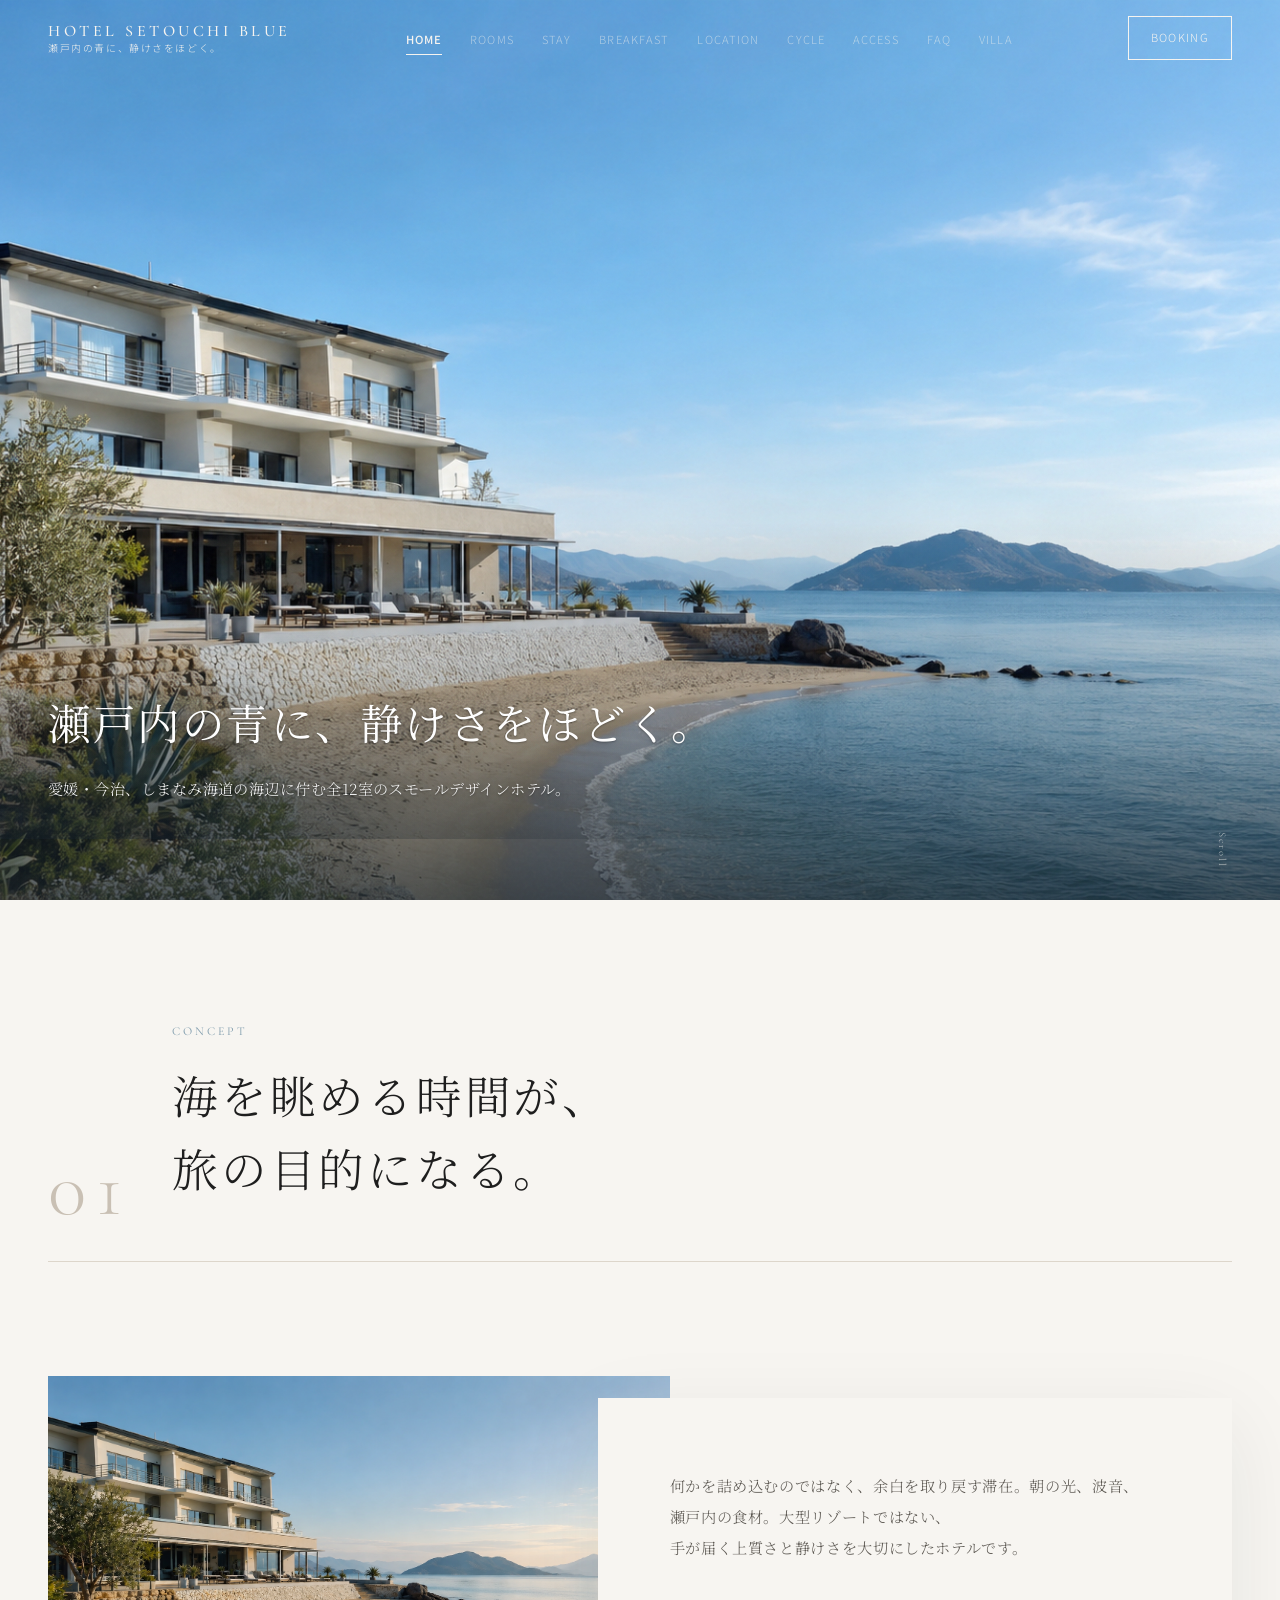
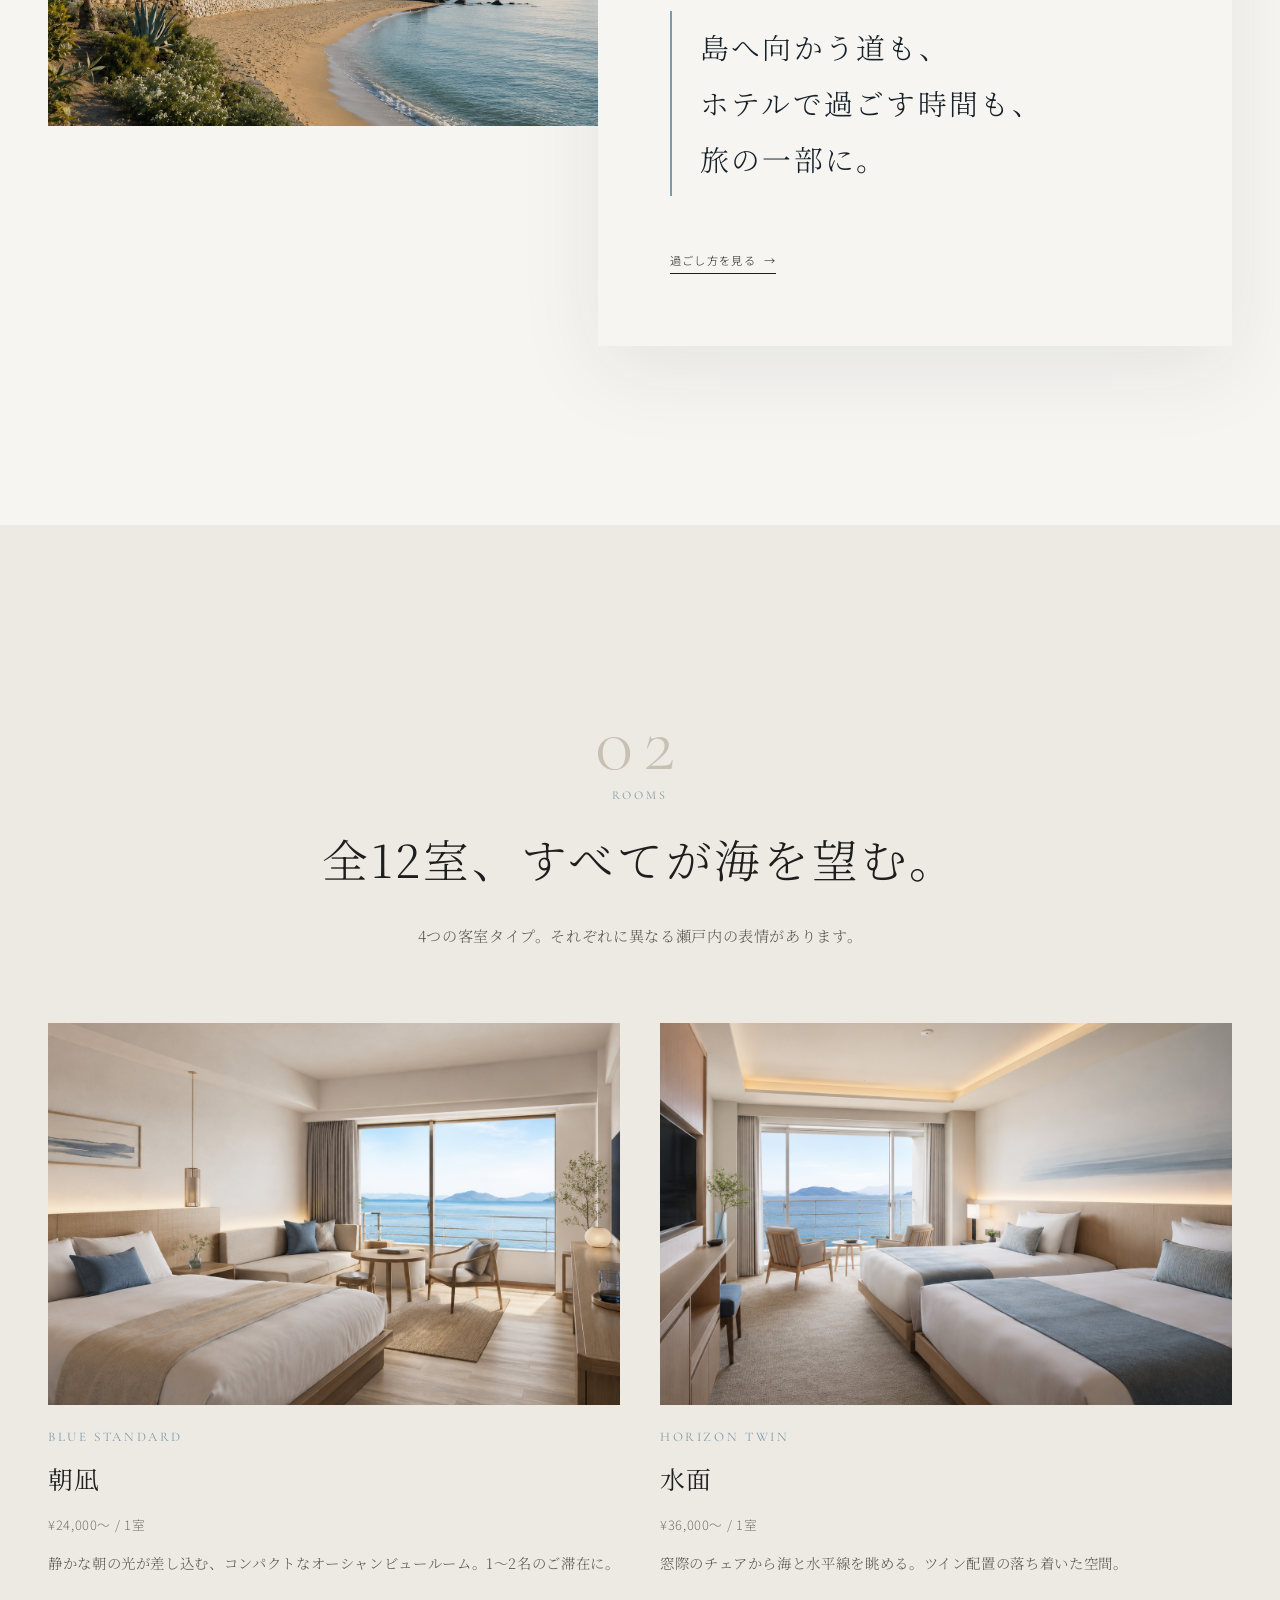
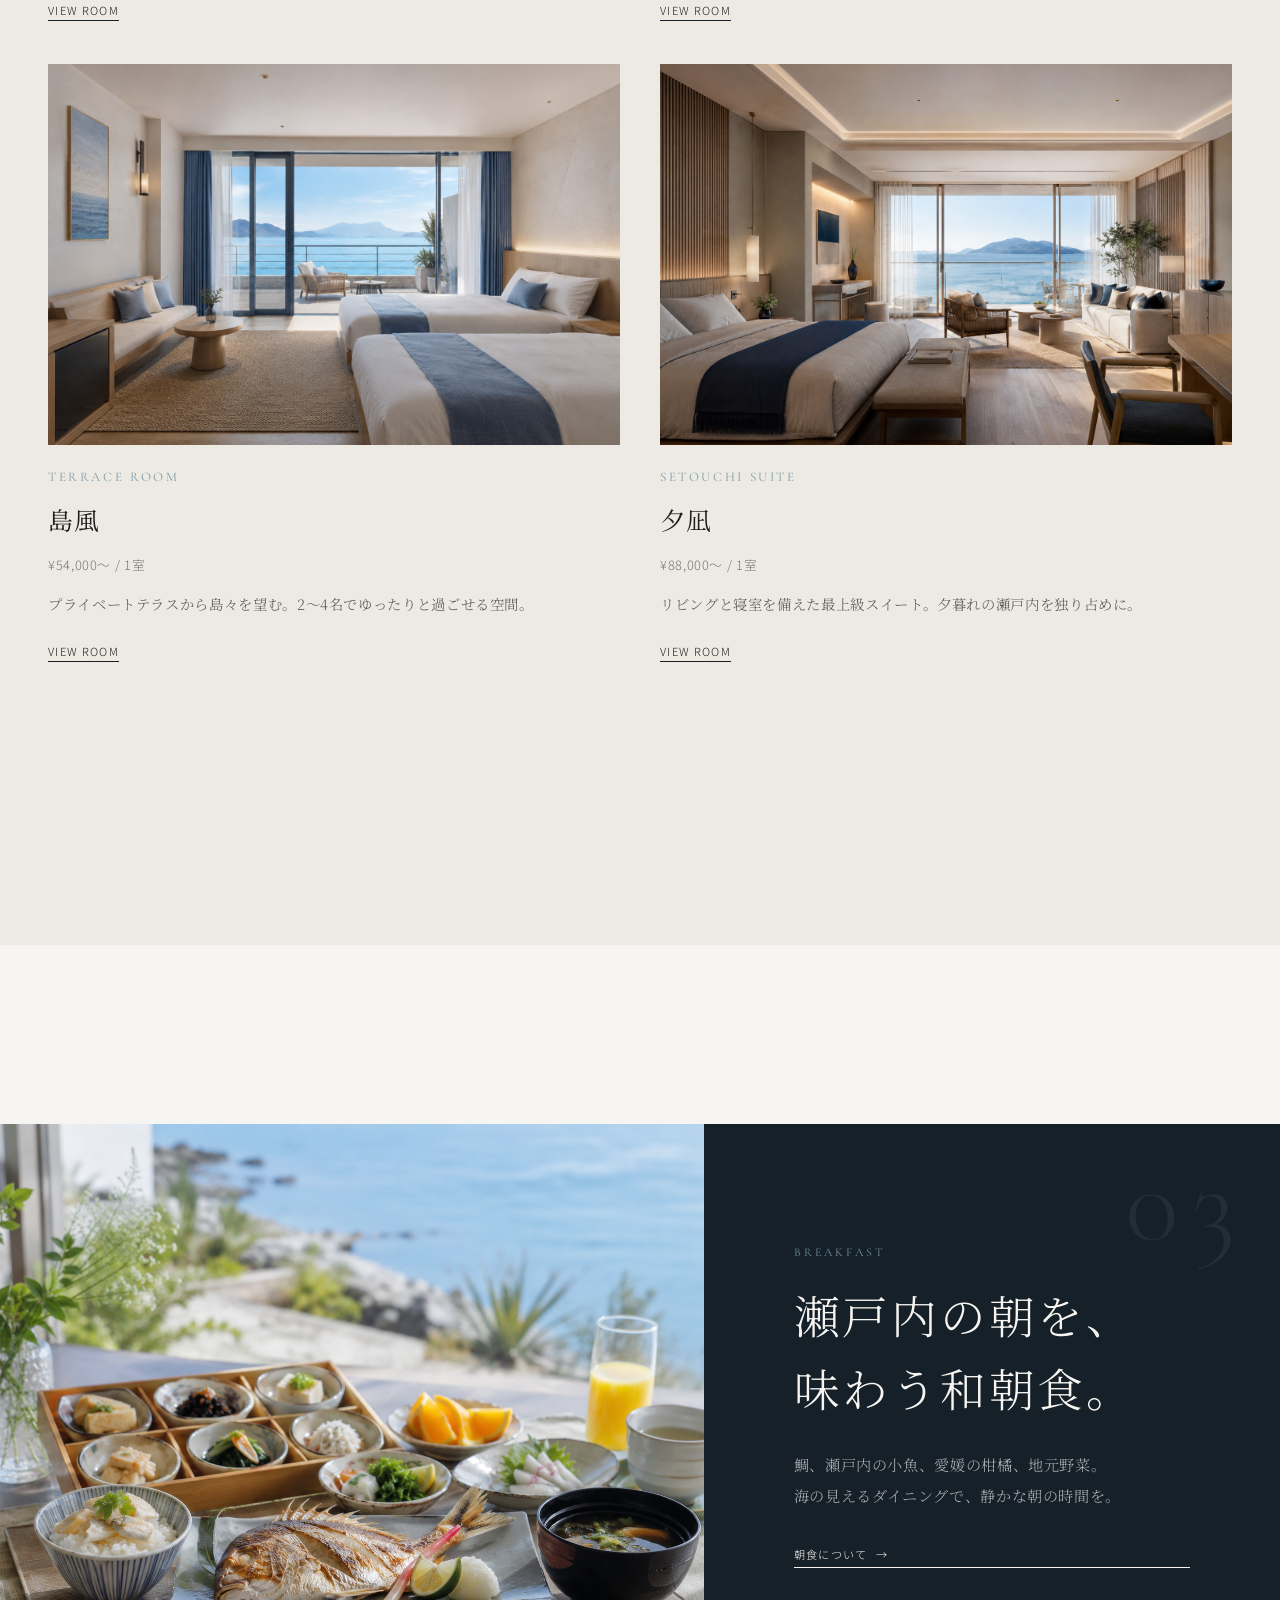
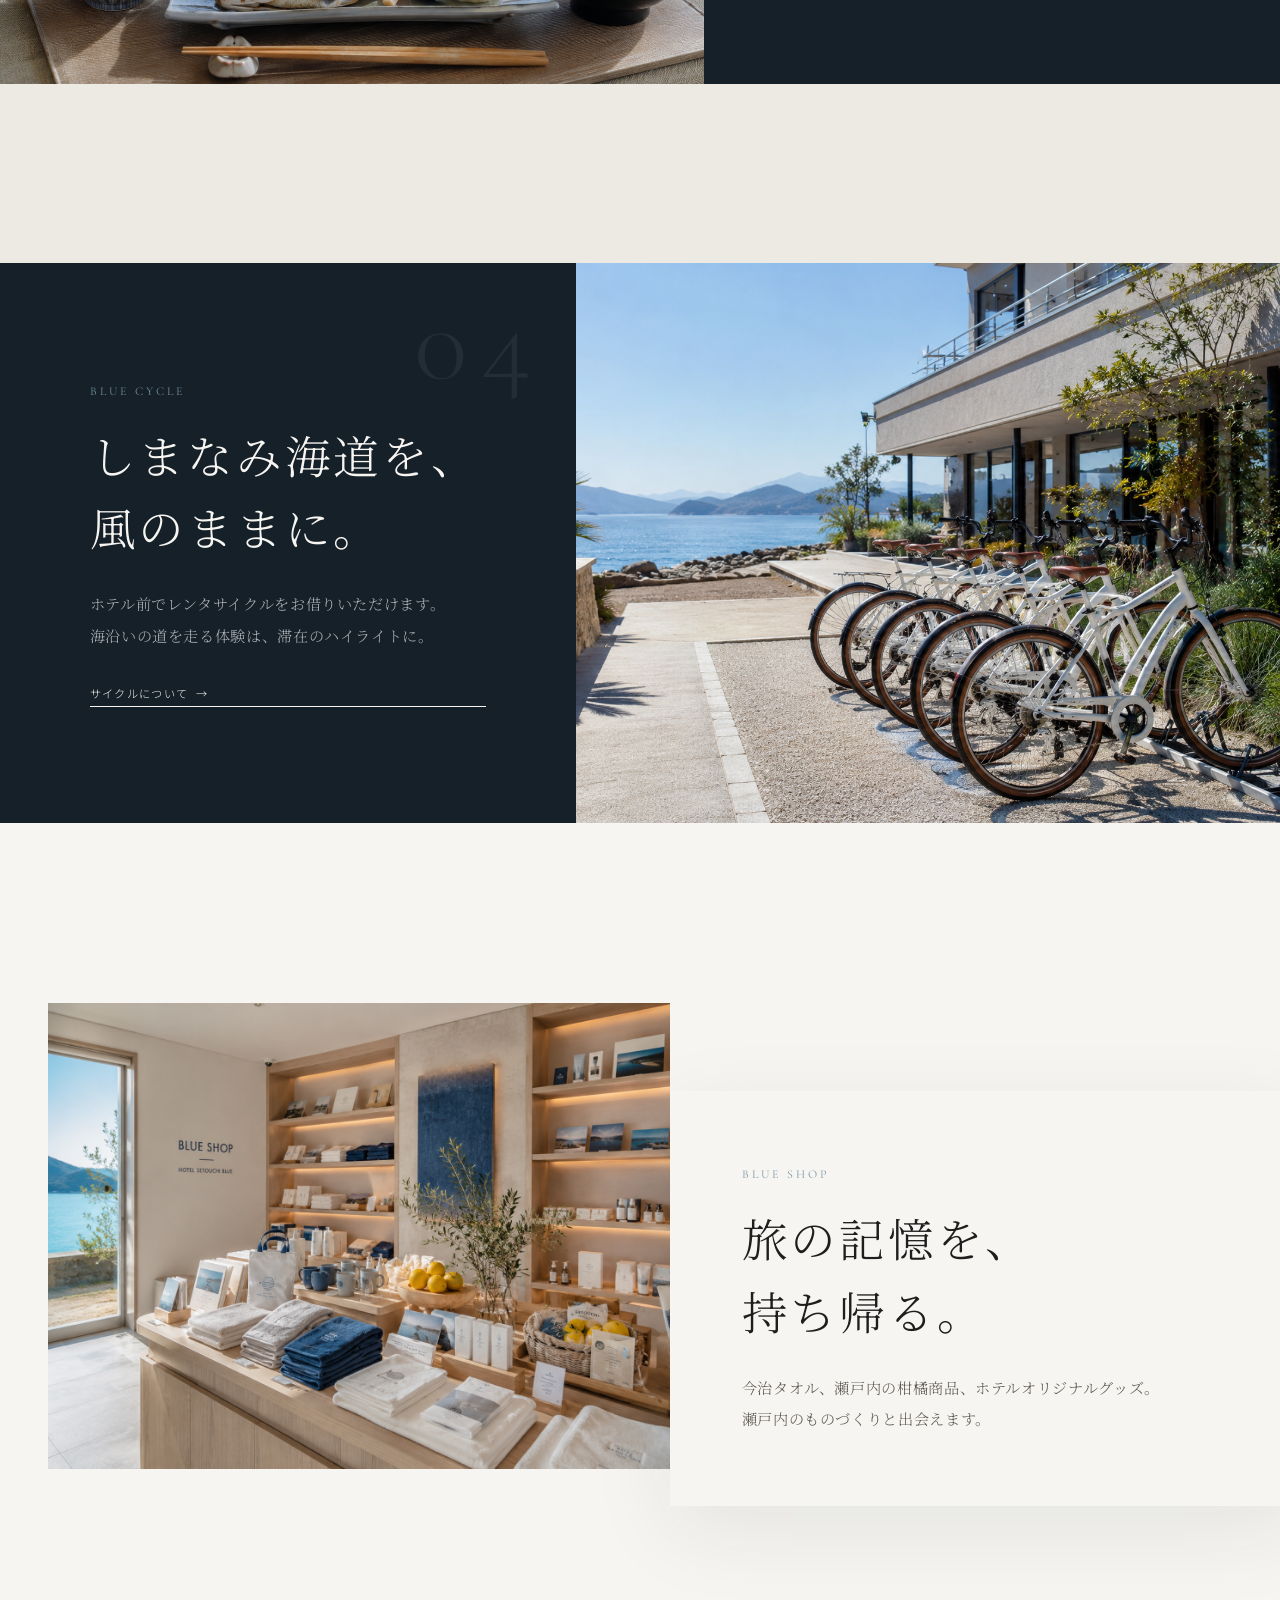
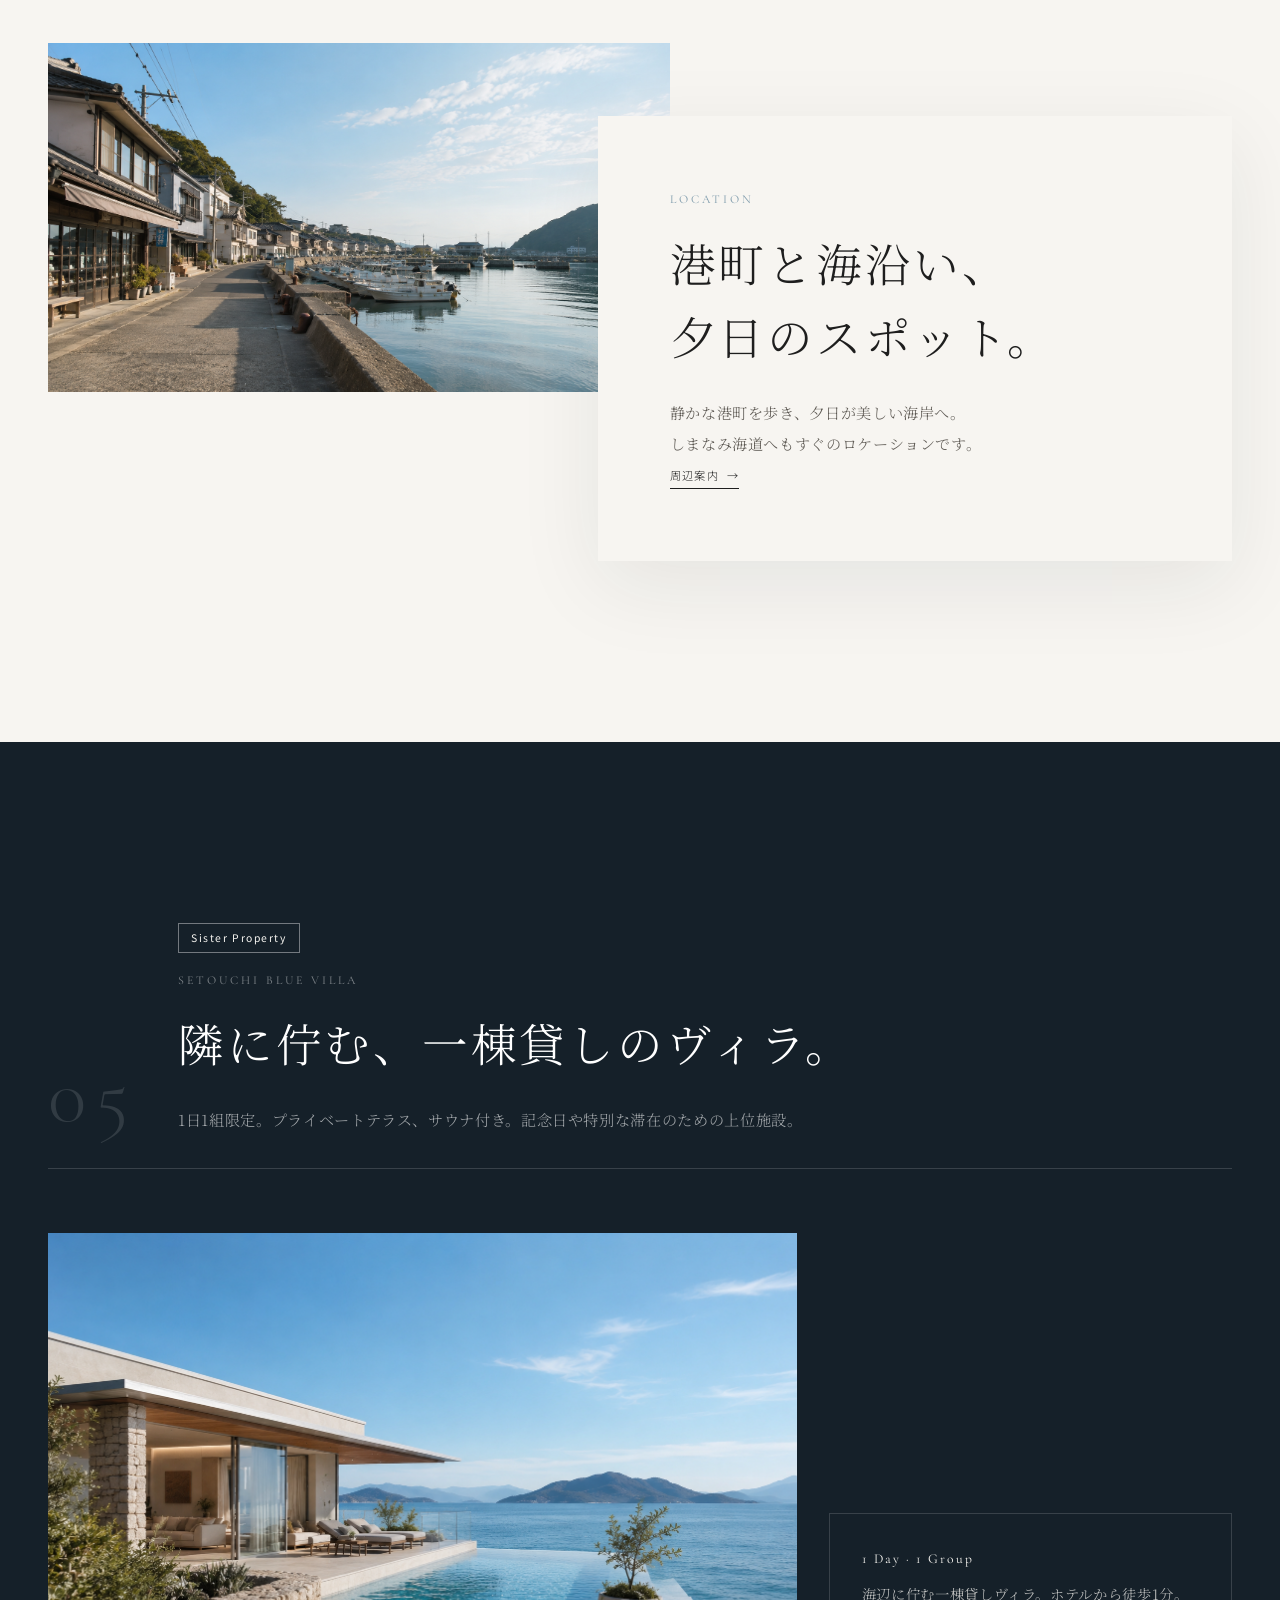
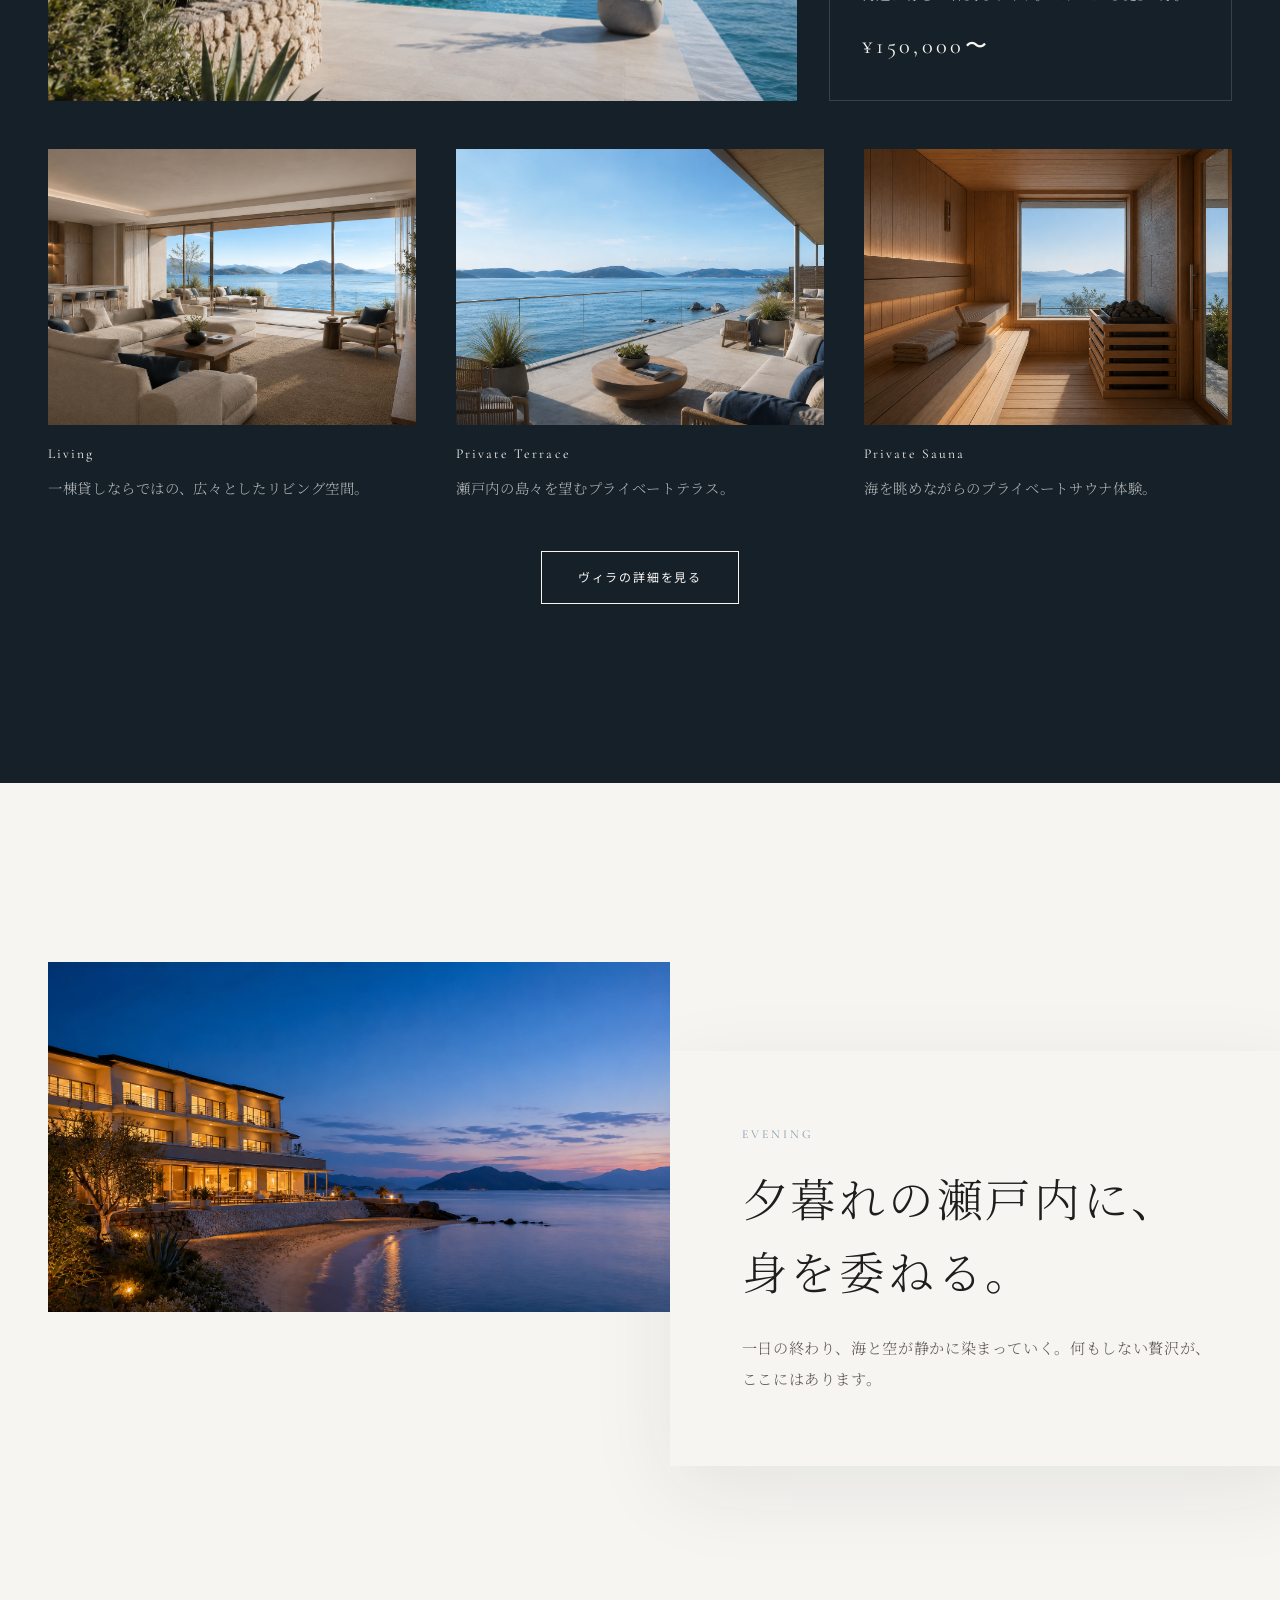
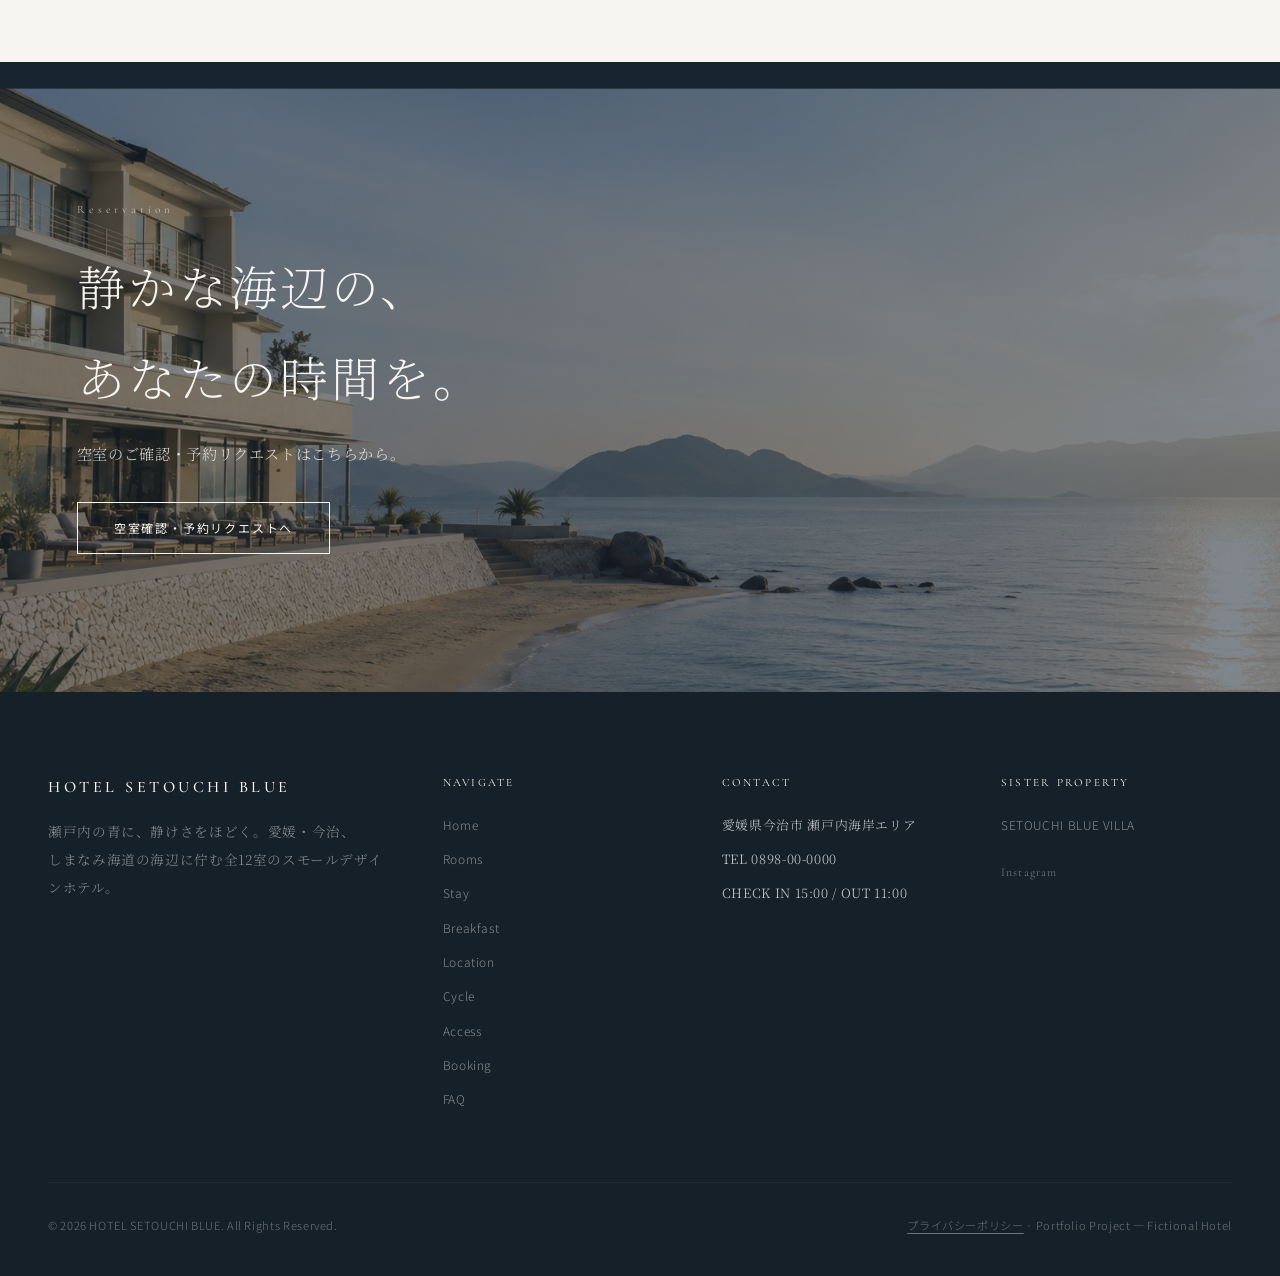
==== commit 9da93c5e: "update" ====
--- a/index.html
+++ b/index.html
@@ -232,7 +232,7 @@
           </div>
           <div class="villa-hero__info">
             <p class="villa-card__title en">1 Day · 1 Group</p>
-            <p class="villa-card__desc" style="opacity:0.75;margin-bottom:16px;">海辺に佇む一棟貸しヴィラ。ホテルから徒歩3分。</p>
+            <p class="villa-card__desc" style="opacity:0.75;margin-bottom:16px;">海辺に佇む一棟貸しヴィラ。ホテルから徒歩1分。</p>
             <p class="villa-card__title en" style="font-size:1.4rem;margin-bottom:0;">¥150,000〜</p>
           </div>
         </div>
@@ -260,9 +260,8 @@
           </div>
         </div>
         <div class="villa-teaser__action fade-in">
-          <a href="villa.html" class="btn btn--light">ヴィラの詳細を見る</a>
-        </div>
-        <p class="text-center" style="margin-top:24px;font-family:var(--font-display);font-size:0.72rem;letter-spacing:0.3em;opacity:0.4;">COMING SOON</p>
+          <a href="https://dohiwebc.github.io/SETOUCHIBLUEVILLA/" target="_blank" rel="noopener noreferrer" class="btn btn--light">ヴィラの詳細を見る</a>
+        </div>
       </div>
     </section>
 
@@ -329,7 +328,7 @@
         <div>
           <p class="footer-heading en">Sister Property</p>
           <ul class="footer-nav">
-            <li><a href="villa.html">SETOUCHI BLUE VILLA</a></li>
+            <li><a href="https://dohiwebc.github.io/SETOUCHIBLUEVILLA/" target="_blank" rel="noopener noreferrer">SETOUCHI BLUE VILLA</a></li>
           </ul>
           <div class="footer-sns" style="margin-top:24px;">
             <a href="#">Instagram</a>
--- a/css/style.css
+++ b/css/style.css
@@ -392,15 +392,15 @@
 }
 
 .mobile-nav li {
-  margin: 20px 0;
+  margin: 12px 0;
   transition: transform 0.35s var(--ease), opacity 0.35s var(--ease);
 }
 
 .mobile-nav a {
   position: relative;
   font-family: var(--font-display);
-  font-size: 1.5rem;
-  letter-spacing: 0.15em;
+  font-size: 1.05rem;
+  letter-spacing: 0.12em;
   opacity: 0.45;
   transition: opacity 0.3s var(--ease);
 }
@@ -427,7 +427,7 @@
 }
 
 .mobile-nav .btn-booking-mobile {
-  margin-top: 40px;
+  margin-top: 28px;
 }
 
 @media (min-width: 1024px) {
@@ -2990,8 +2990,8 @@
 .mobile-nav a {
   position: relative;
   color: var(--white);
-  font-size: clamp(1.3rem, 5vw, 2rem);
-  letter-spacing: 0.2em;
+  font-size: clamp(0.95rem, 3.2vw, 1.1rem);
+  letter-spacing: 0.14em;
   opacity: 0.45;
 }
 
@@ -3194,6 +3194,10 @@
   line-height: 2.1;
   color: rgba(255, 255, 255, 0.72);
   max-width: var(--text-col);
+  margin-bottom: 1.5rem;
+}
+
+.villa-hero__actions {
   margin-bottom: 2rem;
 }
 
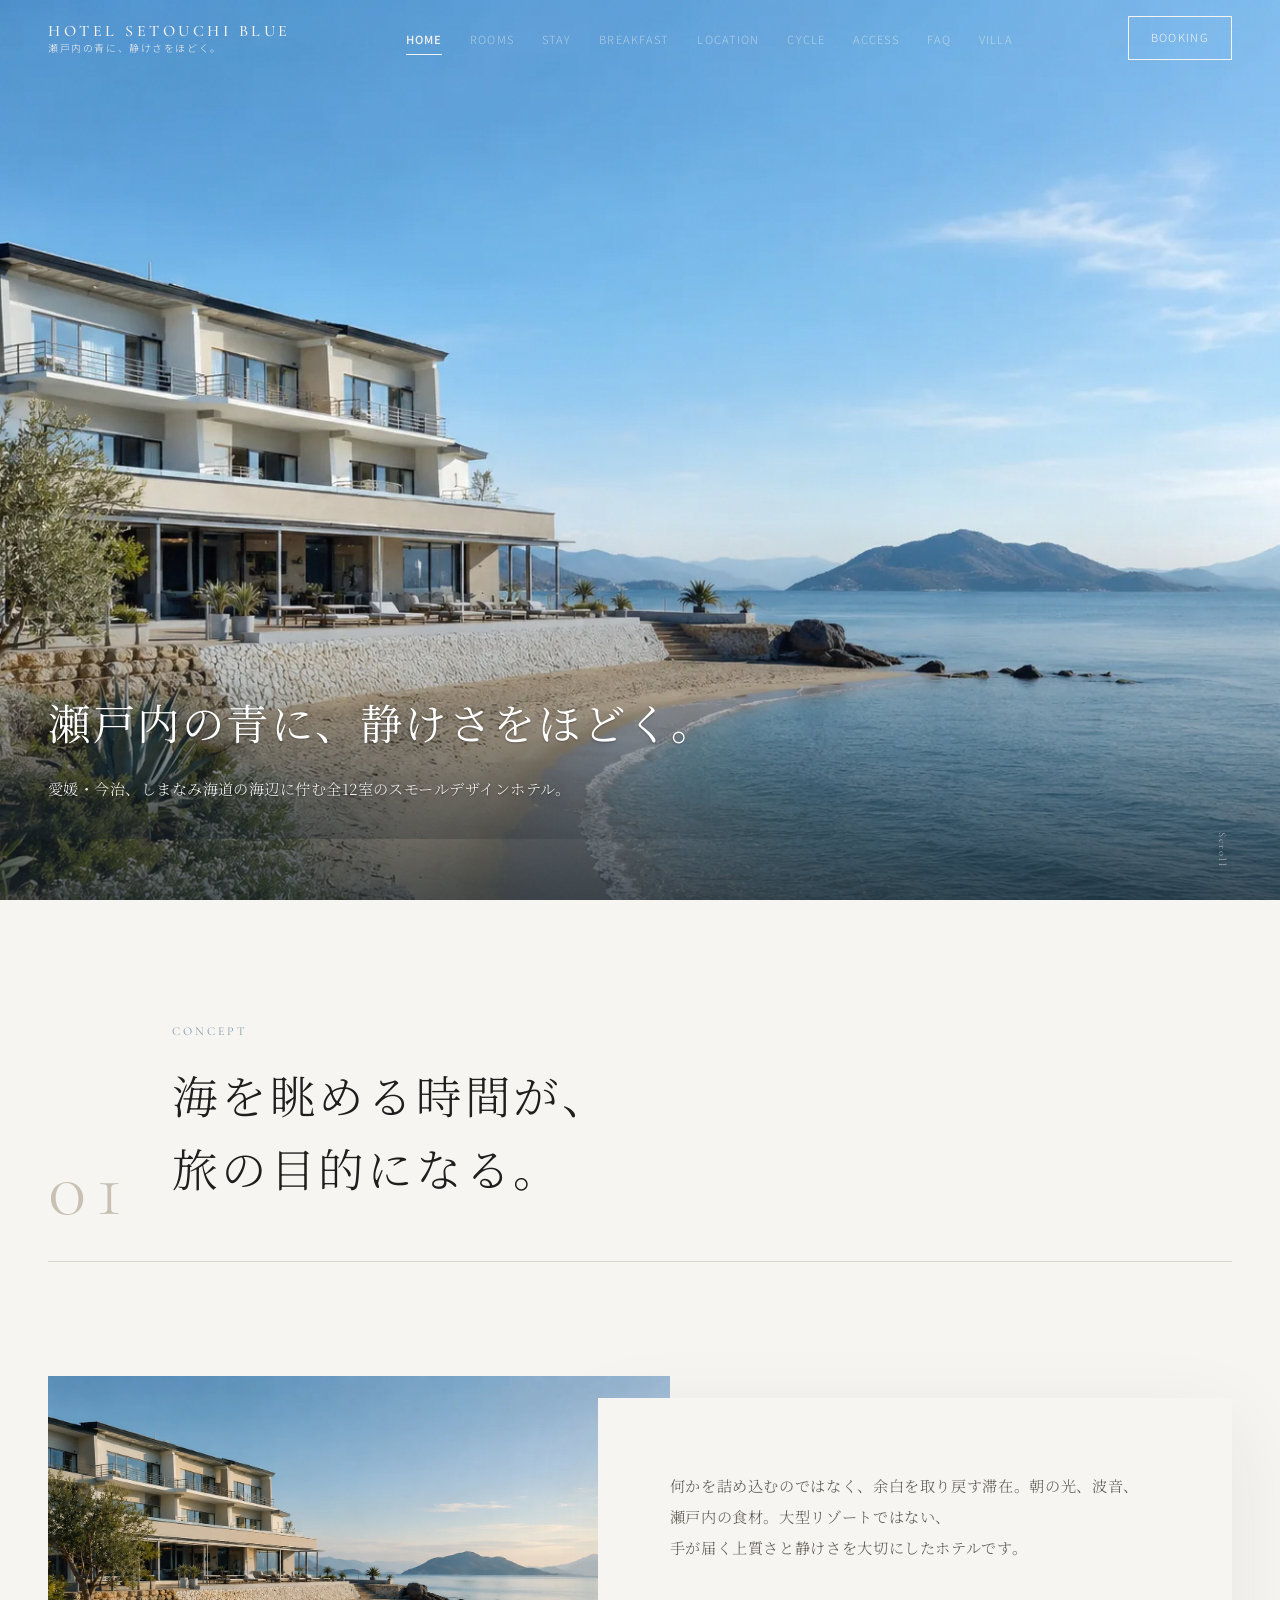
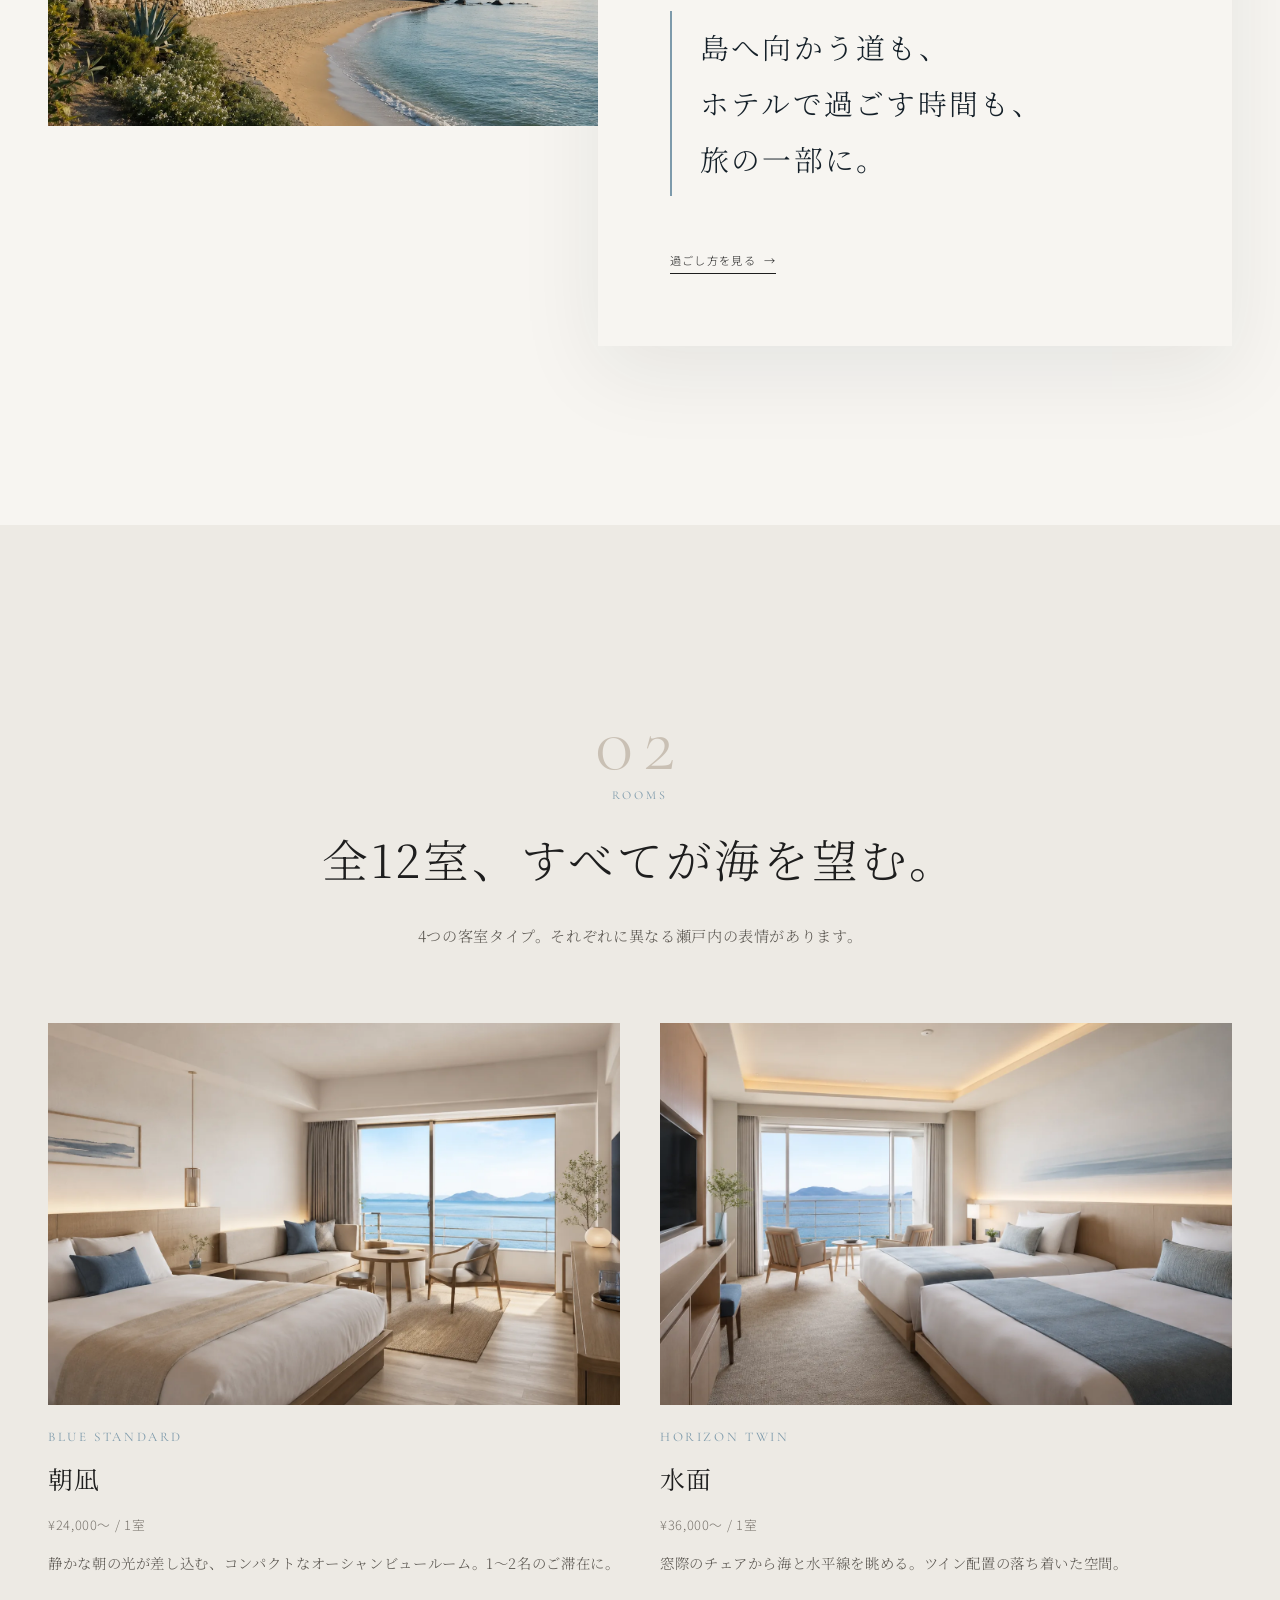
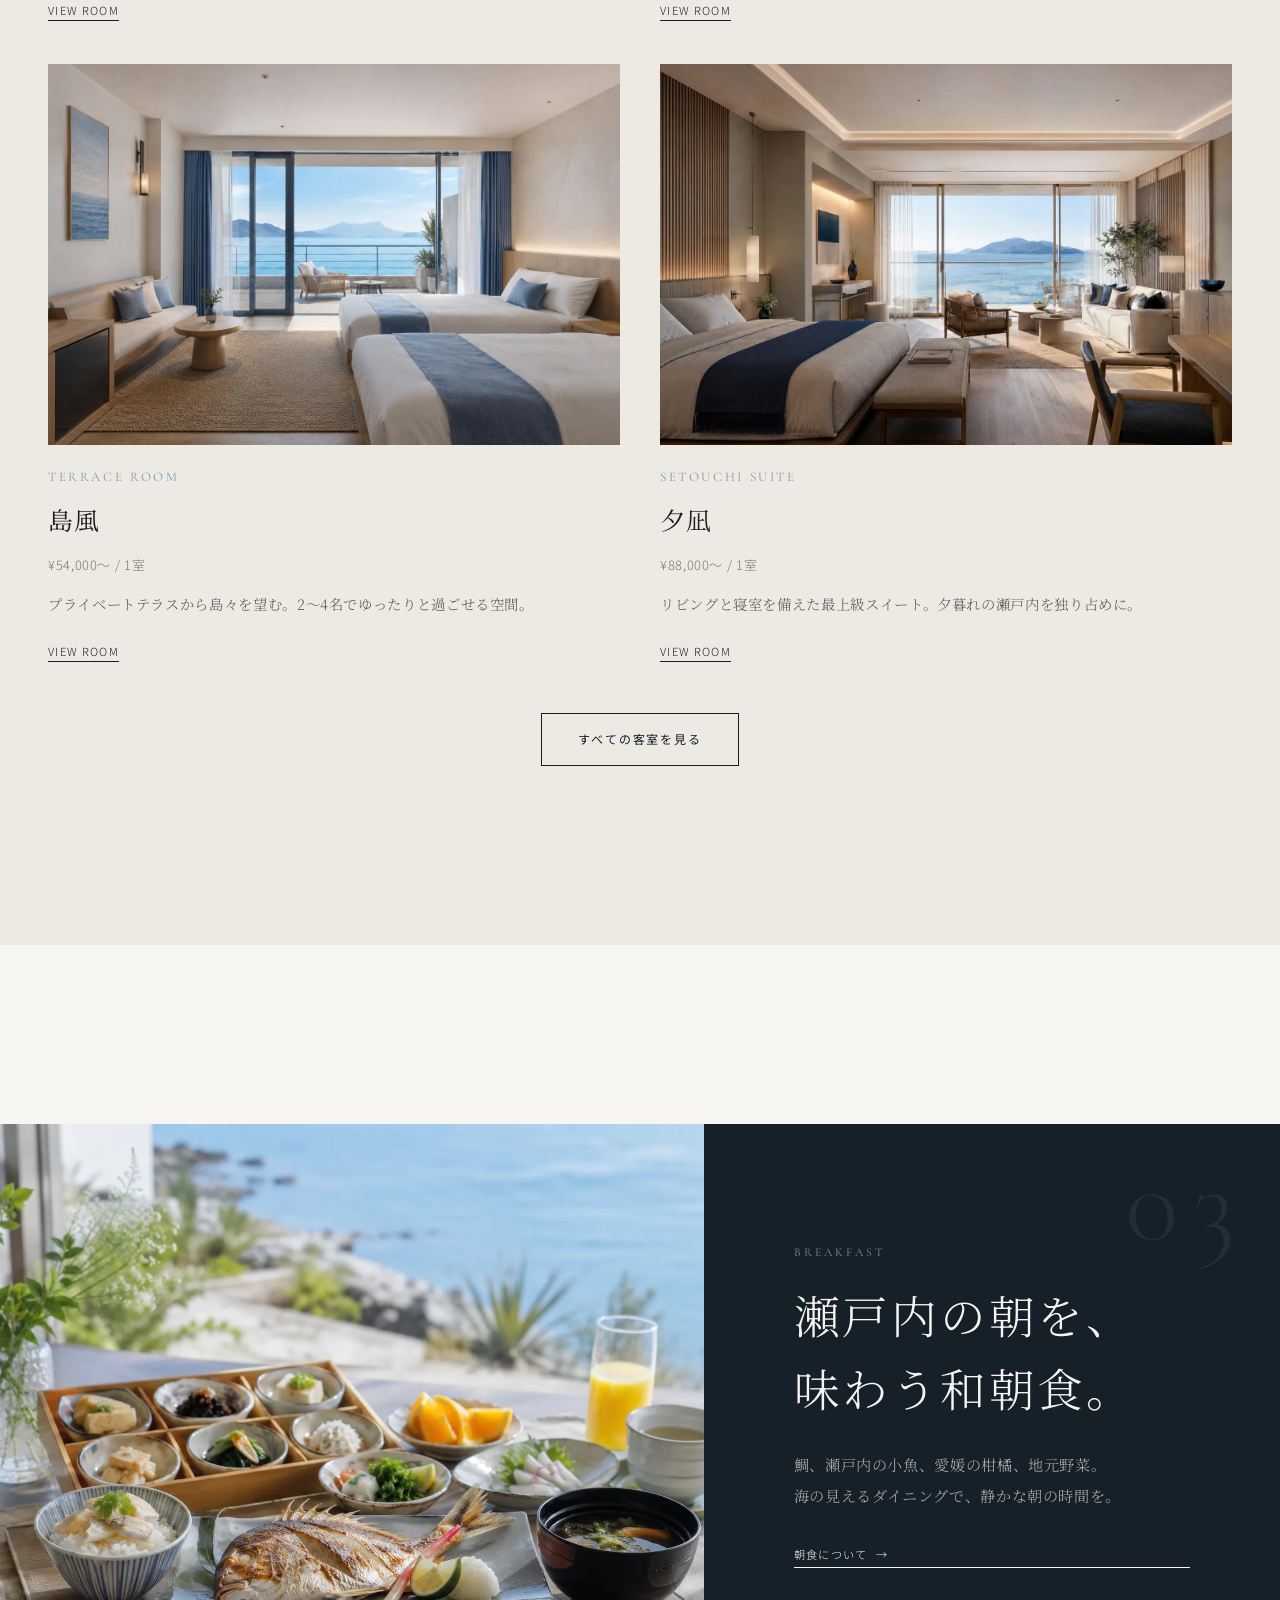
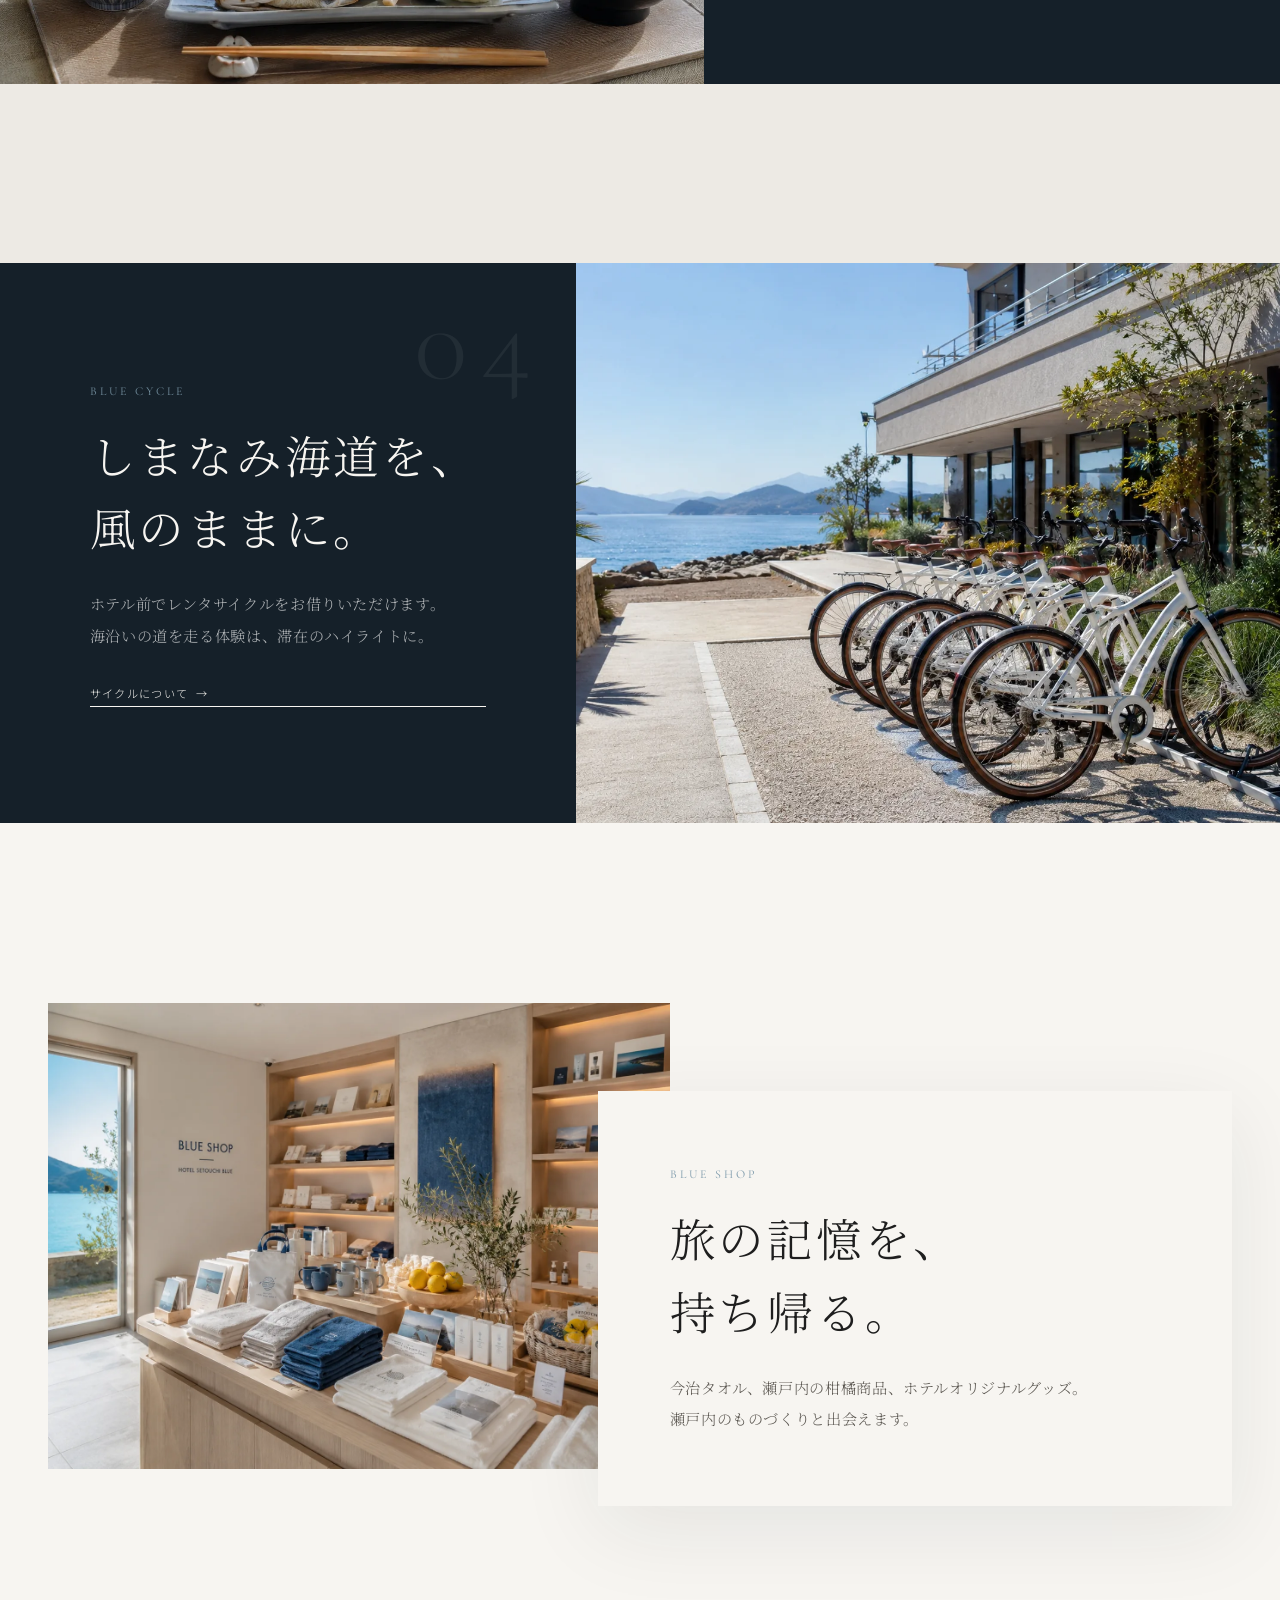
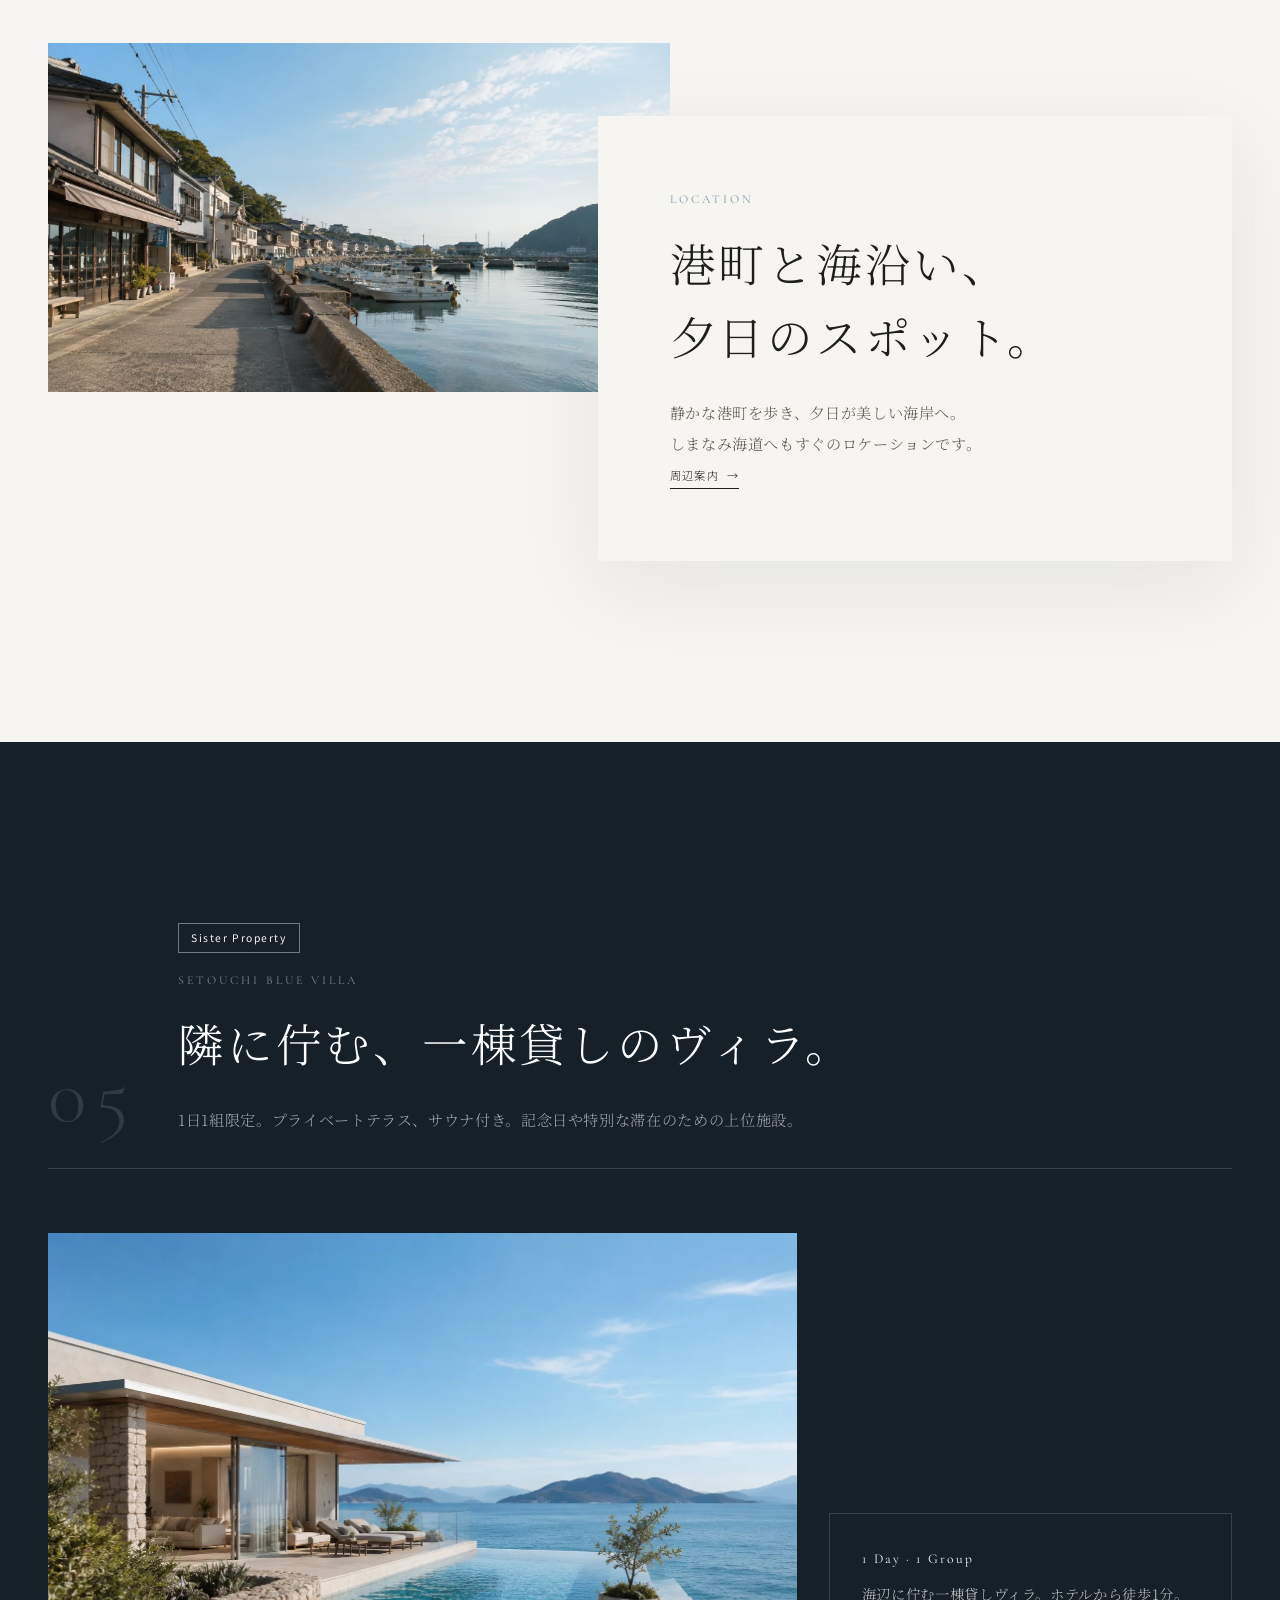
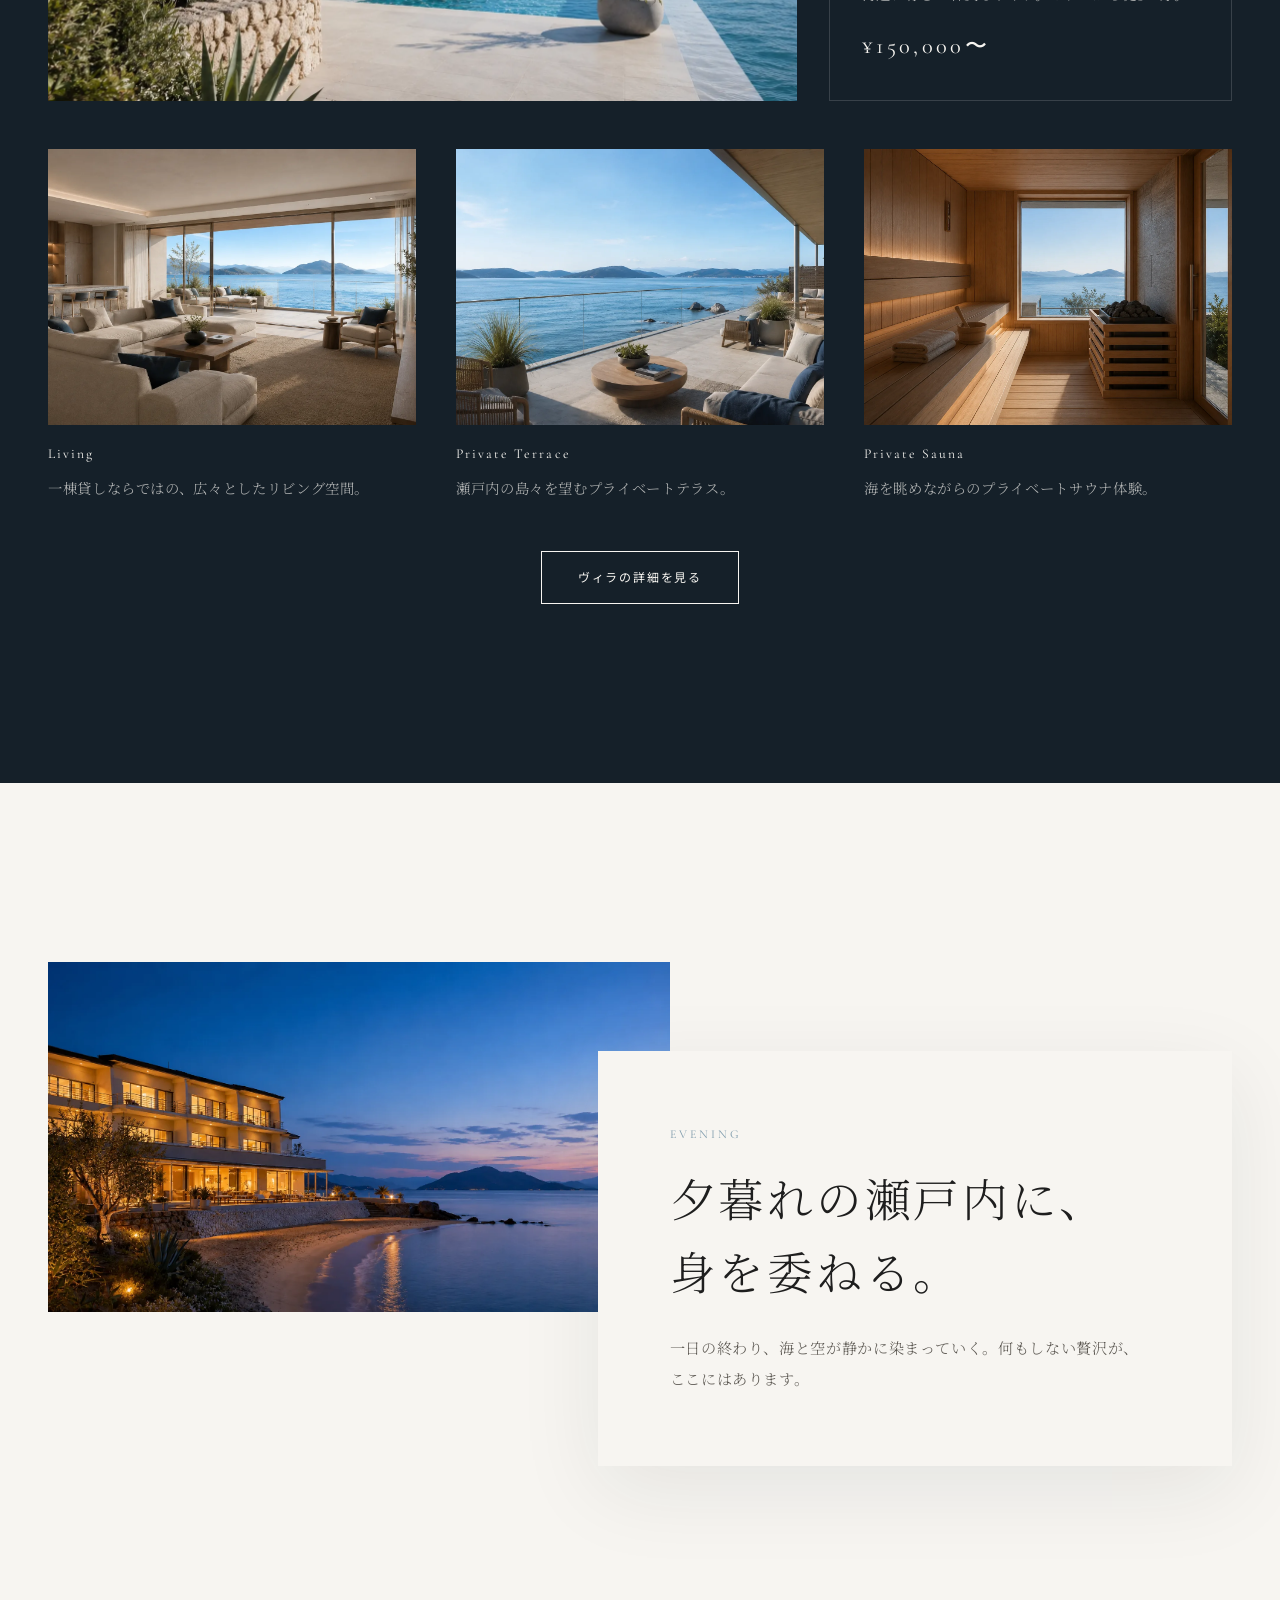
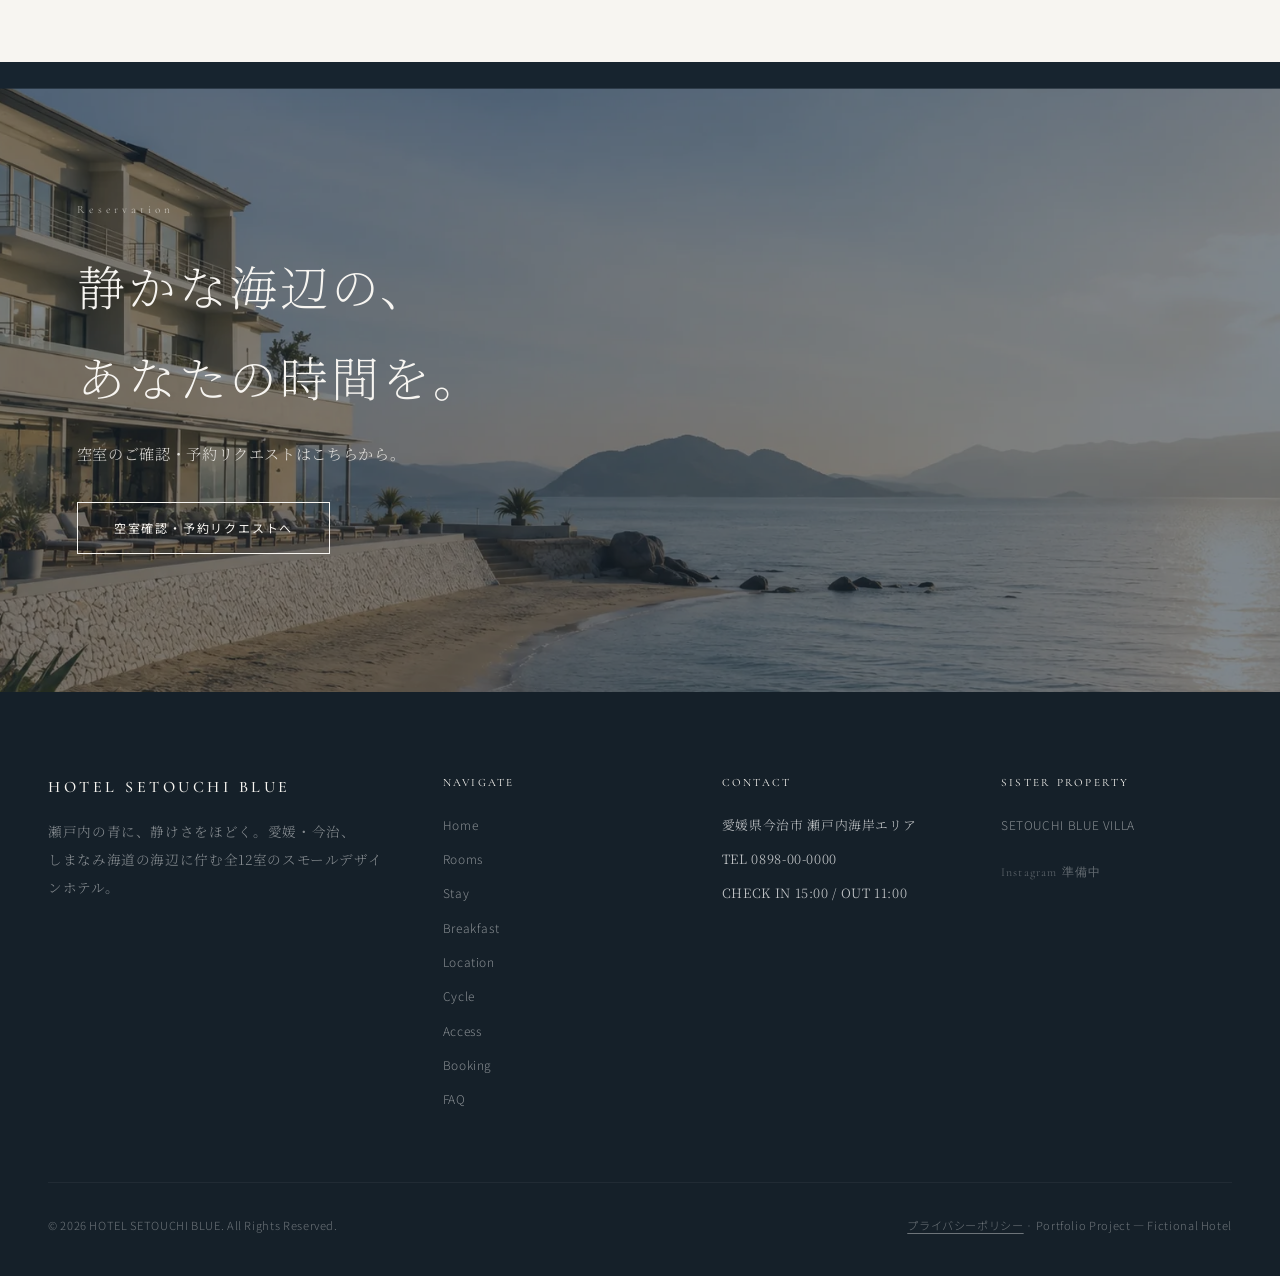
==== commit bd58d348: "update" ====
--- a/index.html
+++ b/index.html
@@ -11,7 +11,7 @@
   <meta property="og:type" content="website">
   <link rel="icon" href="assets/icons/favicon.svg" type="image/svg+xml">
   <link rel="apple-touch-icon" href="assets/icons/apple-touch-icon.png">
-  <link rel="stylesheet" href="css/style.css?v=10">
+  <link rel="stylesheet" href="css/style.css?v=16">
 </head>
 <body class="page-home">
 
@@ -60,7 +60,7 @@
     <!-- Hero -->
     <section class="hero">
       <div class="hero__image">
-        <img src="assets/images/hotelsetouchiblue-exterior-main.webp" alt="HOTEL SETOUCHI BLUE 外観">
+        <img loading="eager" fetchpriority="high" decoding="async" src="assets/images/hotelsetouchiblue-exterior-main.webp" alt="HOTEL SETOUCHI BLUE 外観">
       </div>
       <div class="hero__overlay"></div>
       <div class="hero__content">
@@ -85,7 +85,7 @@
         </div>
         <div class="split split--editorial fade-in">
           <div class="split__image">
-            <img src="assets/images/hotelsetouchiblue-stay-morning-beach.webp" alt="朝の砂浜">
+            <img loading="lazy" decoding="async" src="assets/images/hotelsetouchiblue-stay-morning-beach.webp" alt="朝の砂浜">
           </div>
           <div class="split__text">
             <p class="section-lead">何かを詰め込むのではなく、余白を取り戻す滞在。朝の光、波音、瀬戸内の食材。大型リゾートではない、手が届く上質さと静けさを大切にしたホテルです。</p>
@@ -110,7 +110,7 @@
         <div class="room-grid fade-in">
           <article class="room-card">
             <div class="room-card__image">
-              <img src="assets/images/hotelsetouchiblue-room-blue-standard.webp" alt="BLUE STANDARD 朝凪">
+              <img loading="lazy" decoding="async" src="assets/images/hotelsetouchiblue-room-blue-standard.webp" alt="BLUE STANDARD 朝凪">
             </div>
             <p class="room-card__en en">BLUE STANDARD</p>
             <h3 class="room-card__name">朝凪</h3>
@@ -120,7 +120,7 @@
           </article>
           <article class="room-card">
             <div class="room-card__image">
-              <img src="assets/images/hotelsetouchiblue-room-horizon-twin.webp" alt="HORIZON TWIN 水面">
+              <img loading="lazy" decoding="async" src="assets/images/hotelsetouchiblue-room-horizon-twin.webp" alt="HORIZON TWIN 水面">
             </div>
             <p class="room-card__en en">HORIZON TWIN</p>
             <h3 class="room-card__name">水面</h3>
@@ -130,7 +130,7 @@
           </article>
           <article class="room-card">
             <div class="room-card__image">
-              <img src="assets/images/hotelsetouchiblue-room-terrace-room.webp" alt="TERRACE ROOM 島風">
+              <img loading="lazy" decoding="async" src="assets/images/hotelsetouchiblue-room-terrace-room.webp" alt="TERRACE ROOM 島風">
             </div>
             <p class="room-card__en en">TERRACE ROOM</p>
             <h3 class="room-card__name">島風</h3>
@@ -140,7 +140,7 @@
           </article>
           <article class="room-card">
             <div class="room-card__image">
-              <img src="assets/images/hotelsetouchiblue-room-setouchi-suite.webp" alt="SETOUCHI SUITE 夕凪">
+              <img loading="lazy" decoding="async" src="assets/images/hotelsetouchiblue-room-setouchi-suite.webp" alt="SETOUCHI SUITE 夕凪">
             </div>
             <p class="room-card__en en">SETOUCHI SUITE</p>
             <h3 class="room-card__name">夕凪</h3>
@@ -159,7 +159,7 @@
     <section class="section" style="padding-bottom:0;">
       <div class="feature-band fade-in">
         <div class="feature-band__image">
-          <img src="assets/images/hotelsetouchiblue-breakfast-japanese.webp" alt="瀬戸内の和朝食">
+          <img loading="lazy" decoding="async" src="assets/images/hotelsetouchiblue-breakfast-japanese.webp" alt="瀬戸内の和朝食">
         </div>
         <div class="feature-band__content">
           <span class="feature-band__num en">03</span>
@@ -175,7 +175,7 @@
     <section class="section section--bg" style="padding-bottom:0;">
       <div class="feature-band feature-band--reverse fade-in">
         <div class="feature-band__image">
-          <img src="assets/images/hotelsetouchiblue-cycle-rental.webp" alt="レンタサイクル">
+          <img loading="lazy" decoding="async" src="assets/images/hotelsetouchiblue-cycle-rental.webp" alt="レンタサイクル">
         </div>
         <div class="feature-band__content">
           <span class="feature-band__num en">04</span>
@@ -192,7 +192,7 @@
       <div class="container">
         <div class="split split--editorial split--reverse fade-in" style="margin-bottom:clamp(80px,12vw,120px);">
           <div class="split__image">
-            <img src="assets/images/hotelsetouchiblue-shop-blue-shop.webp" alt="BLUE SHOP">
+            <img loading="lazy" decoding="async" src="assets/images/hotelsetouchiblue-shop-blue-shop.webp" alt="BLUE SHOP">
           </div>
           <div class="split__text">
             <p class="section-label en">Blue Shop</p>
@@ -202,7 +202,7 @@
         </div>
         <div class="split split--editorial fade-in">
           <div class="split__image">
-            <img src="assets/images/hotelsetouchiblue-location-harbor-town.webp" alt="静かな港町">
+            <img loading="lazy" decoding="async" src="assets/images/hotelsetouchiblue-location-harbor-town.webp" alt="静かな港町">
           </div>
           <div class="split__text">
             <p class="section-label en">Location</p>
@@ -228,7 +228,7 @@
         </div>
         <div class="villa-hero">
           <div class="villa-hero__image">
-            <img src="assets/images/setouchibluevilla-exterior-main.webp" alt="SETOUCHI BLUE VILLA 外観">
+            <img loading="lazy" decoding="async" src="assets/images/setouchibluevilla-exterior-main.webp" alt="SETOUCHI BLUE VILLA 外観">
           </div>
           <div class="villa-hero__info">
             <p class="villa-card__title en">1 Day · 1 Group</p>
@@ -239,21 +239,21 @@
         <div class="villa-grid">
           <div class="villa-card">
             <div class="villa-card__image">
-              <img src="assets/images/setouchibluevilla-living-room.webp" alt="ヴィラ リビング">
+              <img loading="lazy" decoding="async" src="assets/images/setouchibluevilla-living-room.webp" alt="ヴィラ リビング">
             </div>
             <p class="villa-card__title en">Living</p>
             <p class="villa-card__desc">一棟貸しならではの、広々としたリビング空間。</p>
           </div>
           <div class="villa-card">
             <div class="villa-card__image">
-              <img src="assets/images/setouchibluevilla-terrace-ocean.webp" alt="プライベートテラス">
+              <img loading="lazy" decoding="async" src="assets/images/setouchibluevilla-terrace-ocean.webp" alt="プライベートテラス">
             </div>
             <p class="villa-card__title en">Private Terrace</p>
             <p class="villa-card__desc">瀬戸内の島々を望むプライベートテラス。</p>
           </div>
           <div class="villa-card">
             <div class="villa-card__image">
-              <img src="assets/images/setouchibluevilla-private-sauna.webp" alt="プライベートサウナ">
+              <img loading="lazy" decoding="async" src="assets/images/setouchibluevilla-private-sauna.webp" alt="プライベートサウナ">
             </div>
             <p class="villa-card__title en">Private Sauna</p>
             <p class="villa-card__desc">海を眺めながらのプライベートサウナ体験。</p>
@@ -270,7 +270,7 @@
       <div class="container">
         <div class="split split--editorial split--reverse fade-in">
           <div class="split__image">
-            <img src="assets/images/hotelsetouchiblue-exterior-evening.webp" alt="夕方のホテル外観">
+            <img loading="lazy" decoding="async" src="assets/images/hotelsetouchiblue-exterior-evening.webp" alt="夕方のホテル外観">
           </div>
           <div class="split__text">
             <p class="section-label en">Evening</p>
@@ -284,7 +284,7 @@
     <!-- Booking CTA -->
     <section class="cta-section">
       <div class="cta-section__bg">
-        <img src="assets/images/hotelsetouchiblue-booking-visual.webp" alt="予約">
+        <img loading="lazy" decoding="async" src="assets/images/hotelsetouchiblue-booking-visual.webp" alt="予約">
       </div>
       <div class="cta-section__overlay"></div>
       <div class="cta-section__content fade-in">
@@ -331,7 +331,7 @@
             <li><a href="https://dohiwebc.github.io/SETOUCHIBLUEVILLA/" target="_blank" rel="noopener noreferrer">SETOUCHI BLUE VILLA</a></li>
           </ul>
           <div class="footer-sns" style="margin-top:24px;">
-            <a href="#">Instagram</a>
+            <span class="footer-link-muted">Instagram 準備中</span>
           </div>
         </div>
       </div>
@@ -342,6 +342,6 @@
     </div>
   </footer>
 
-  <script src="js/main.js?v=3"></script>
+  <script src="js/main.js?v=4"></script>
 </body>
 </html>
--- a/css/style.css
+++ b/css/style.css
@@ -851,8 +851,8 @@
     box-shadow: 0 24px 80px rgba(21, 32, 41, 0.08);
   }
   .split--editorial.split--reverse .split__text {
-    margin-left: 0;
-    margin-right: -72px;
+    margin-left: -72px;
+    margin-right: 0;
   }
 }
 
@@ -957,6 +957,27 @@
   text-transform: uppercase;
   border-bottom: 1px solid var(--navy);
   padding-bottom: 2px;
+}
+
+.room-card__booking {
+  display: inline-flex;
+  align-items: center;
+  justify-content: center;
+  min-height: 42px;
+  padding: 10px 20px;
+  border: 1px solid var(--navy);
+  color: var(--navy);
+  font-family: var(--font-sans);
+  font-size: 0.72rem;
+  letter-spacing: 0.12em;
+  margin-top: 4px;
+  transition: background 0.3s var(--ease), color 0.3s var(--ease);
+}
+
+.room-card__booking:hover {
+  background: var(--navy);
+  color: var(--white);
+  opacity: 1;
 }
 
 /* ---- Feature band ---- */
@@ -1223,6 +1244,17 @@
   opacity: 0.6;
 }
 
+.footer-link-muted {
+  font-family: var(--font-display);
+  font-size: 0.75rem;
+  letter-spacing: 0.1em;
+  opacity: 0.45;
+}
+
+.fixed-booking-cta {
+  display: none;
+}
+
 /* ---- Fade in animation ---- */
 
 .fade-in {
@@ -2217,6 +2249,7 @@
   grid-template-columns: 1fr;
   gap: 48px;
   padding: var(--section-pad) 0;
+  min-width: 0;
 }
 
 @media (min-width: 1024px) {
@@ -2227,6 +2260,7 @@
   position: relative;
   aspect-ratio: 3/4;
   overflow: hidden;
+  min-width: 0;
 }
 
 .booking-visual img {
@@ -2237,6 +2271,7 @@
 
 .booking-form-wrap {
   padding: 0;
+  min-width: 0;
 }
 
 .booking-form__title {
@@ -2251,6 +2286,45 @@
   margin-bottom: 32px;
   line-height: 2.05;
   max-width: var(--text-col);
+}
+
+.booking-notes {
+  display: grid;
+  grid-template-columns: 1fr;
+  border-top: 1px solid var(--beige);
+  border-bottom: 1px solid var(--beige);
+  margin: 28px 0 36px;
+}
+
+.booking-note {
+  display: grid;
+  gap: 8px;
+  padding: 18px 0;
+  border-bottom: 1px solid var(--beige);
+}
+
+.booking-note:last-child {
+  border-bottom: none;
+}
+
+.booking-note__label {
+  font-family: var(--font-display);
+  font-size: 0.75rem;
+  letter-spacing: 0.16em;
+  color: var(--muted-blue);
+}
+
+.booking-note p {
+  font-size: 0.84rem;
+  line-height: 1.8;
+  color: var(--text-light);
+}
+
+@media (min-width: 640px) {
+  .booking-note {
+    grid-template-columns: 96px 1fr;
+    align-items: start;
+  }
 }
 
 .form-group {
@@ -2291,6 +2365,7 @@
   display: grid;
   grid-template-columns: 1fr 1fr;
   gap: 16px;
+  min-width: 0;
 }
 
 .form-group .form-checkbox {
@@ -2315,9 +2390,32 @@
   accent-color: var(--navy);
 }
 
+.form-help,
+.form-error {
+  font-family: var(--font-sans);
+  font-size: 0.7rem;
+  line-height: 1.7;
+  margin-top: 8px;
+  letter-spacing: 0.04em;
+}
+
+.form-help {
+  color: var(--gray);
+}
+
+.form-error {
+  color: #8a2f2f;
+  margin: 0 0 20px;
+}
+
+.form-error:empty {
+  display: none;
+}
+
 /* Calendar */
 .calendar {
   margin: 32px 0;
+  min-width: 0;
 }
 
 .calendar__header {
@@ -2371,15 +2469,23 @@
   display: flex;
   align-items: center;
   justify-content: center;
+  width: 100%;
+  min-width: 0;
+  padding: 0;
   font-family: var(--font-sans);
   font-size: 0.8rem;
   cursor: pointer;
   border: 1px solid transparent;
+  background: transparent;
+  color: var(--text);
   transition: background 0.2s, border-color 0.2s;
 }
 
-.calendar__day:hover:not(.is-disabled):not(.is-empty) {
+.calendar__day:hover:not(.is-disabled):not(.is-empty),
+.calendar__day:focus-visible {
   background: var(--bg);
+  outline: none;
+  border-color: var(--muted-blue);
 }
 
 .calendar__day.is-selected {
@@ -2396,12 +2502,17 @@
   cursor: default;
 }
 
+.calendar__day.is-limited {
+  background: rgba(90, 125, 148, 0.12);
+}
+
 .calendar__day.is-empty {
   cursor: default;
 }
 
 .calendar__legend {
   display: flex;
+  flex-wrap: wrap;
   gap: 20px;
   margin-top: 12px;
   font-family: var(--font-sans);
@@ -3918,6 +4029,10 @@
     --page-gutter: 40px;
   }
 
+  body.has-fixed-booking-cta {
+    padding-bottom: 84px;
+  }
+
   .container,
   .header-inner,
   .intro-block,
@@ -3978,6 +4093,82 @@
     gap: 28px;
   }
 
+  .booking-layout {
+    gap: 40px;
+    overflow: hidden;
+  }
+
+  .booking-visual,
+  .booking-form-wrap,
+  .calendar,
+  #booking-form {
+    width: 100%;
+    max-width: 100%;
+  }
+
+  .booking-note {
+    gap: 4px;
+    padding: 16px 0;
+  }
+
+  .form-row {
+    grid-template-columns: 1fr;
+    gap: 0;
+  }
+
+  .form-group input:not([type="checkbox"]),
+  .form-group select,
+  .form-group textarea {
+    min-width: 0;
+    font-size: 0.86rem;
+  }
+
+  .calendar__header {
+    gap: 16px;
+  }
+
+  .calendar__grid {
+    gap: 1px;
+  }
+
+  .calendar__legend {
+    gap: 8px 14px;
+  }
+
+  .villa-fullbleed,
+  .full-bleed {
+    width: 100%;
+    margin-left: 0;
+  }
+
+  .fixed-booking-cta {
+    position: fixed;
+    left: var(--page-gutter);
+    right: var(--page-gutter);
+    bottom: max(16px, env(safe-area-inset-bottom));
+    z-index: 900;
+    display: flex;
+    align-items: center;
+    justify-content: space-between;
+    min-height: 52px;
+    padding: 12px 18px;
+    border: 1px solid rgba(255, 255, 255, 0.42);
+    background: rgba(21, 32, 41, 0.92);
+    color: var(--white);
+    box-shadow: 0 16px 40px rgba(21, 32, 41, 0.24);
+    backdrop-filter: blur(14px);
+    font-family: var(--font-sans);
+    font-size: 0.78rem;
+    letter-spacing: 0.16em;
+  }
+
+  .fixed-booking-cta span {
+    font-family: var(--font-display);
+    font-size: 0.72rem;
+    letter-spacing: 0.14em;
+    opacity: 0.72;
+  }
+
   .course-block {
     padding: clamp(24px, 5vw, 32px);
   }
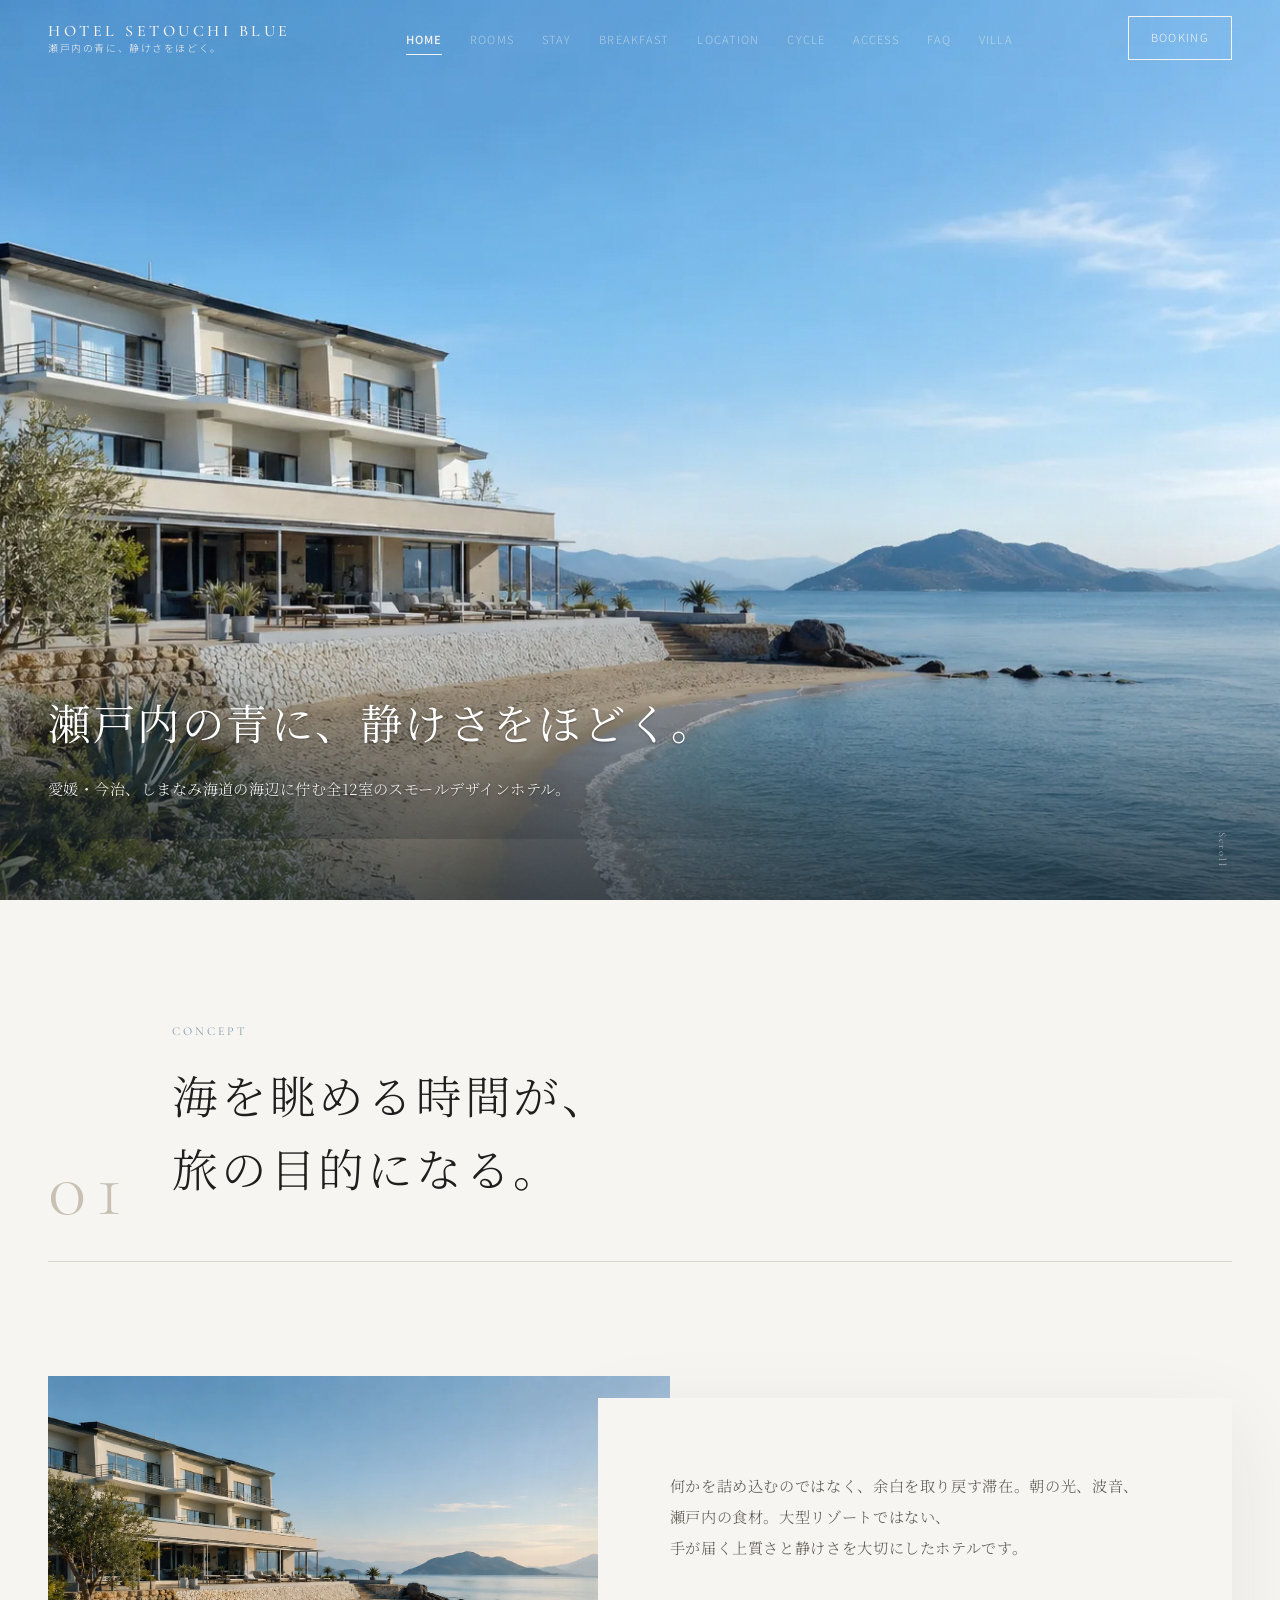
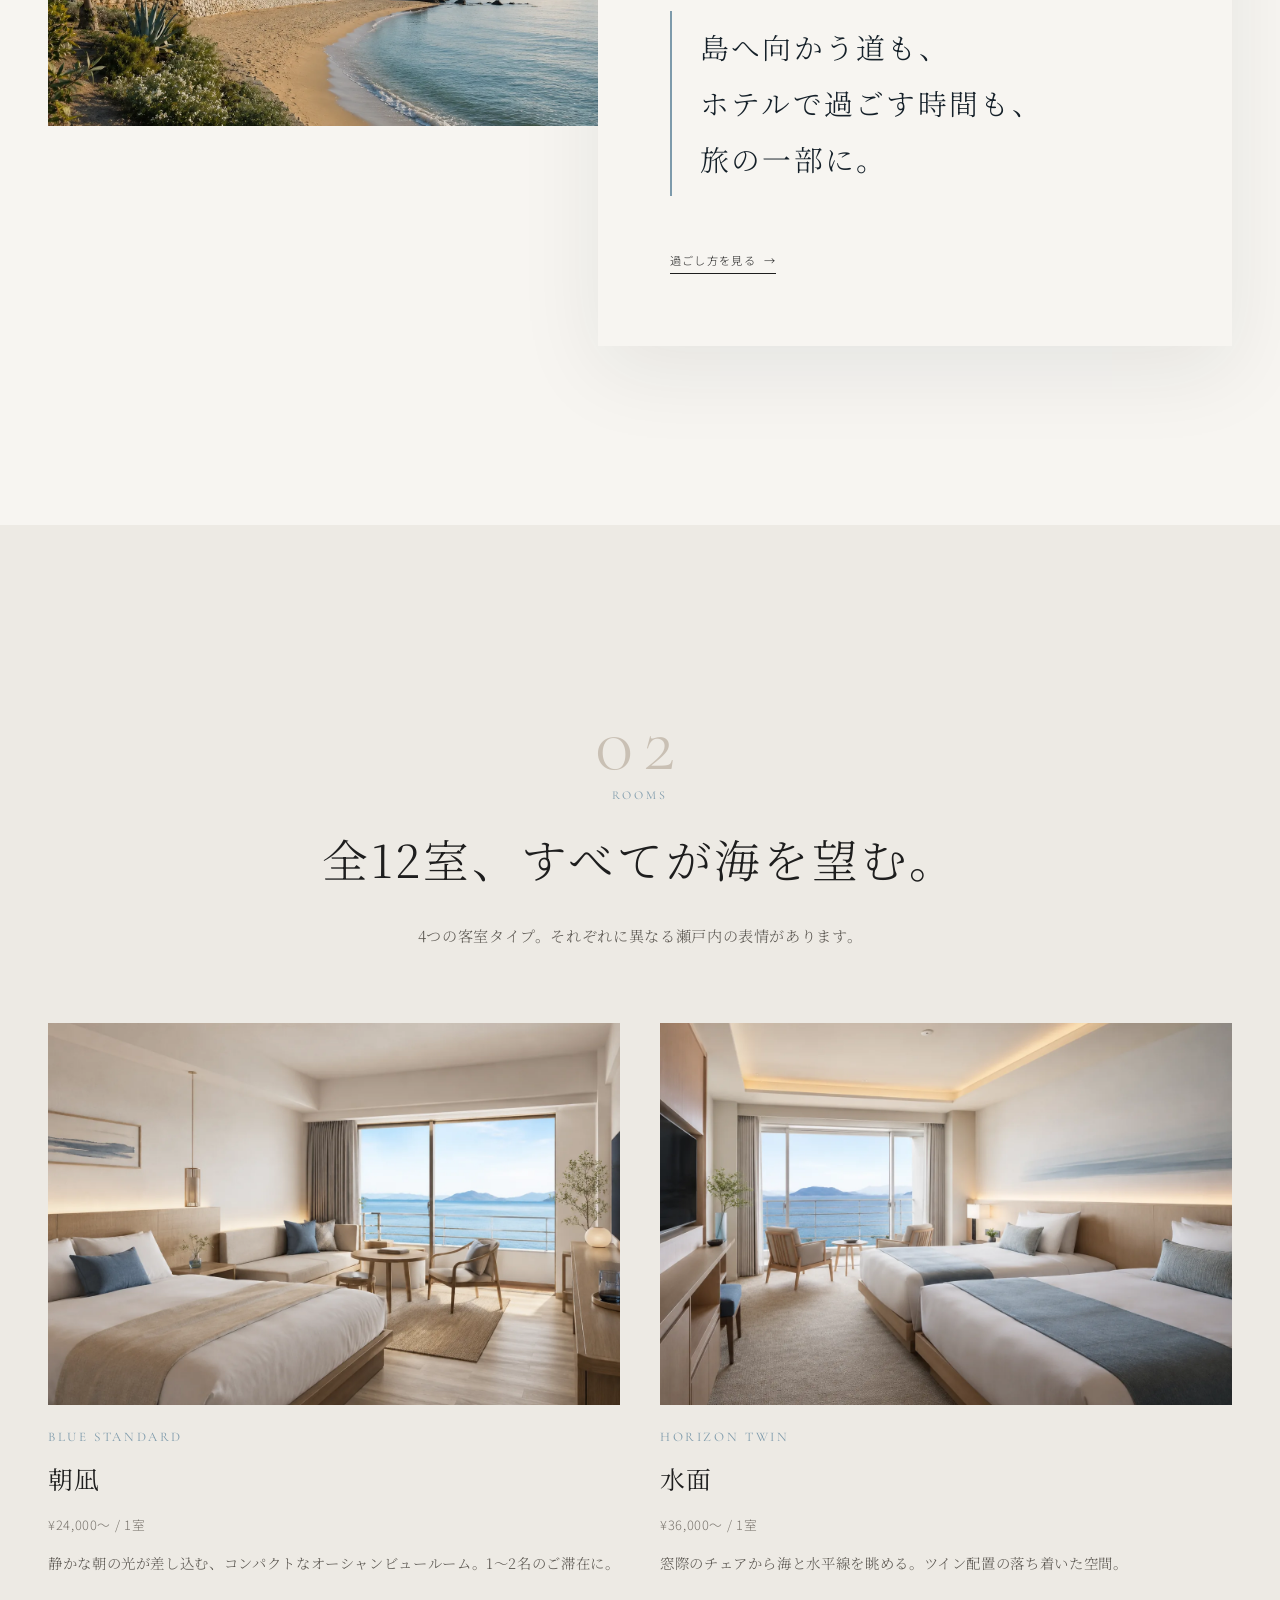
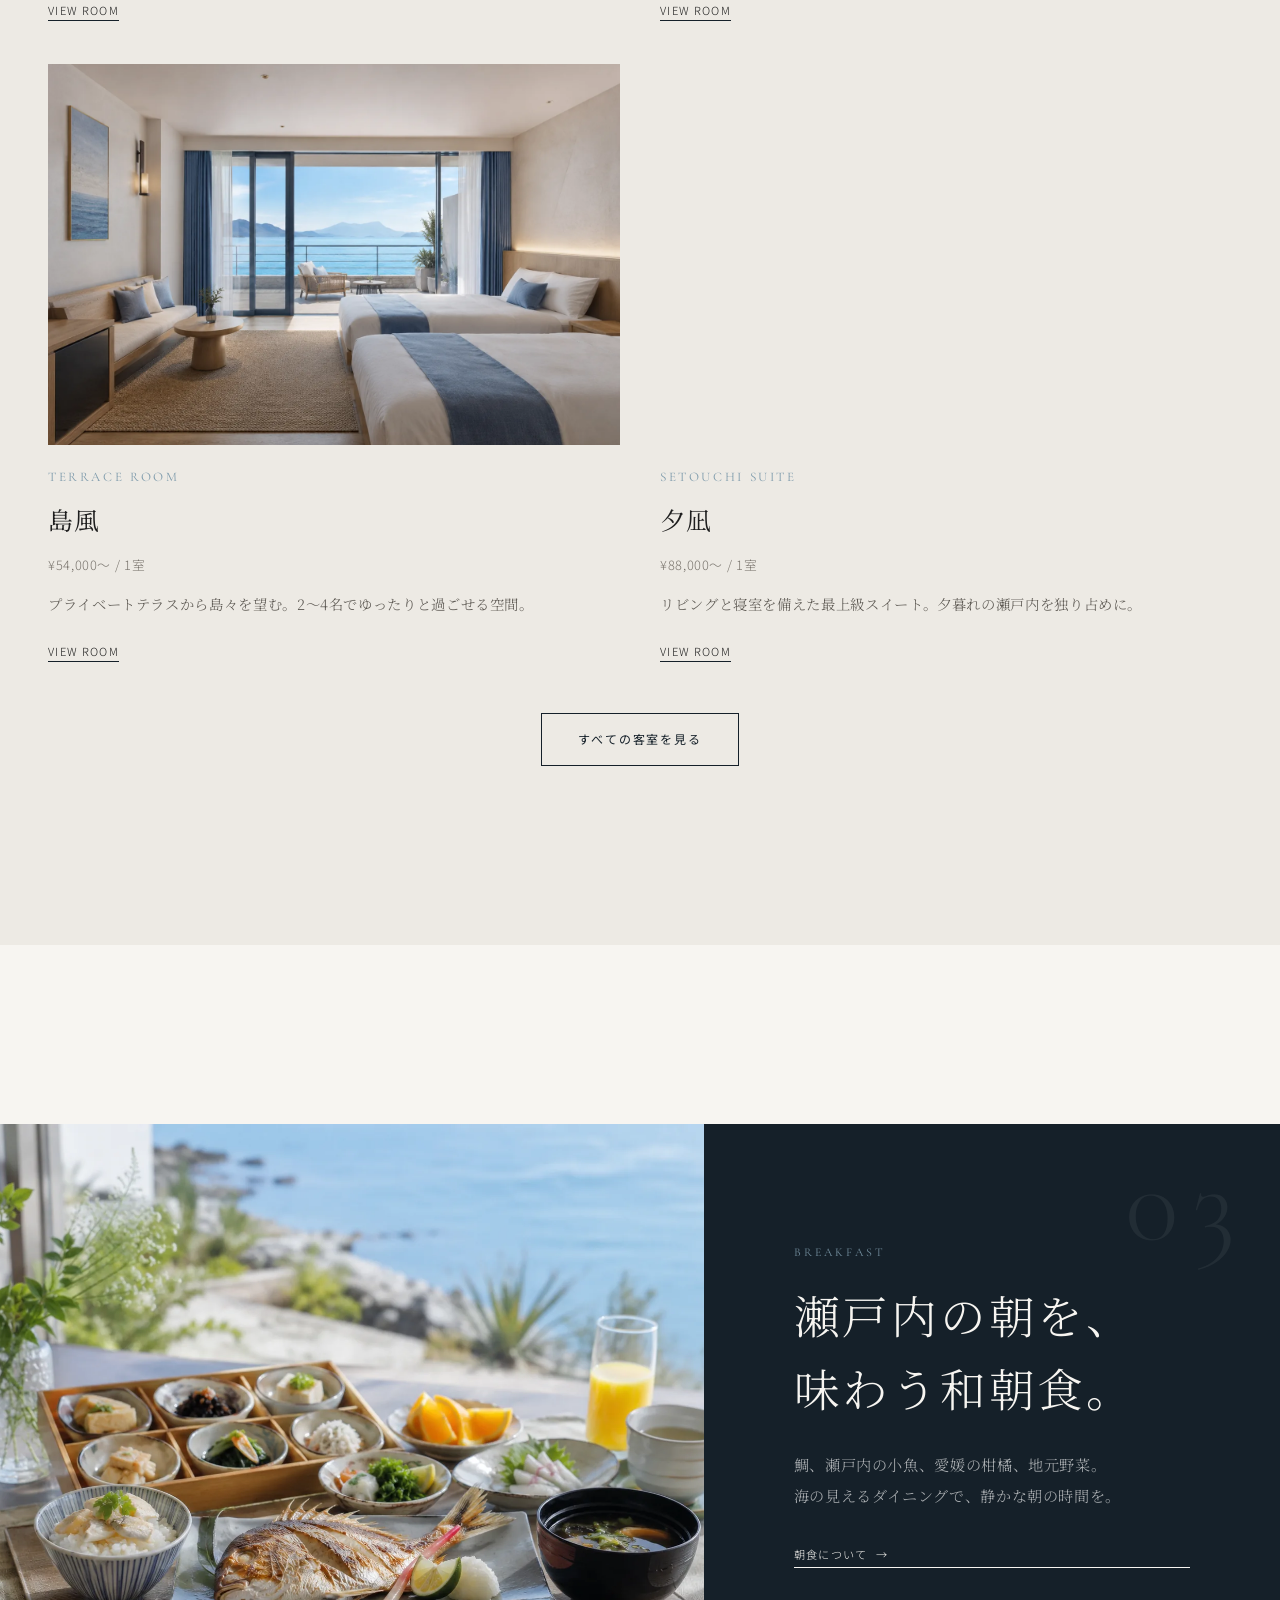
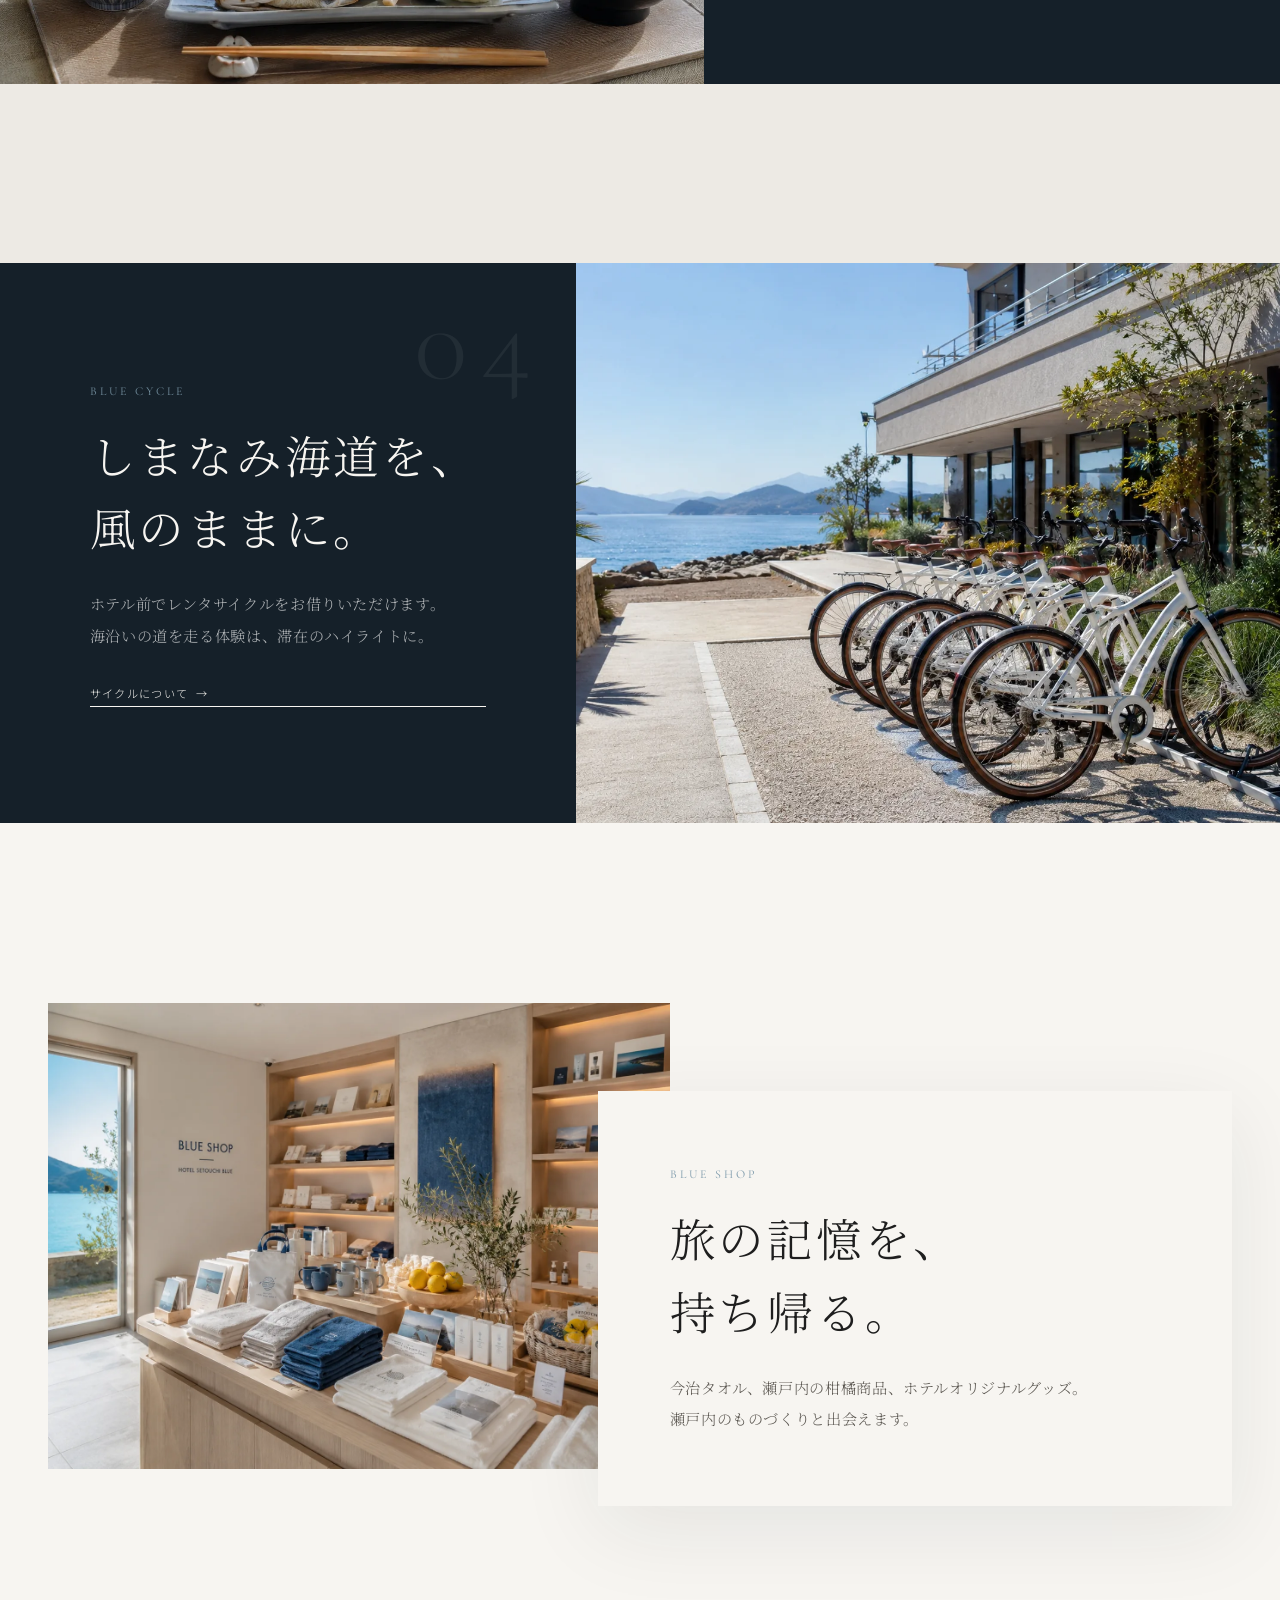
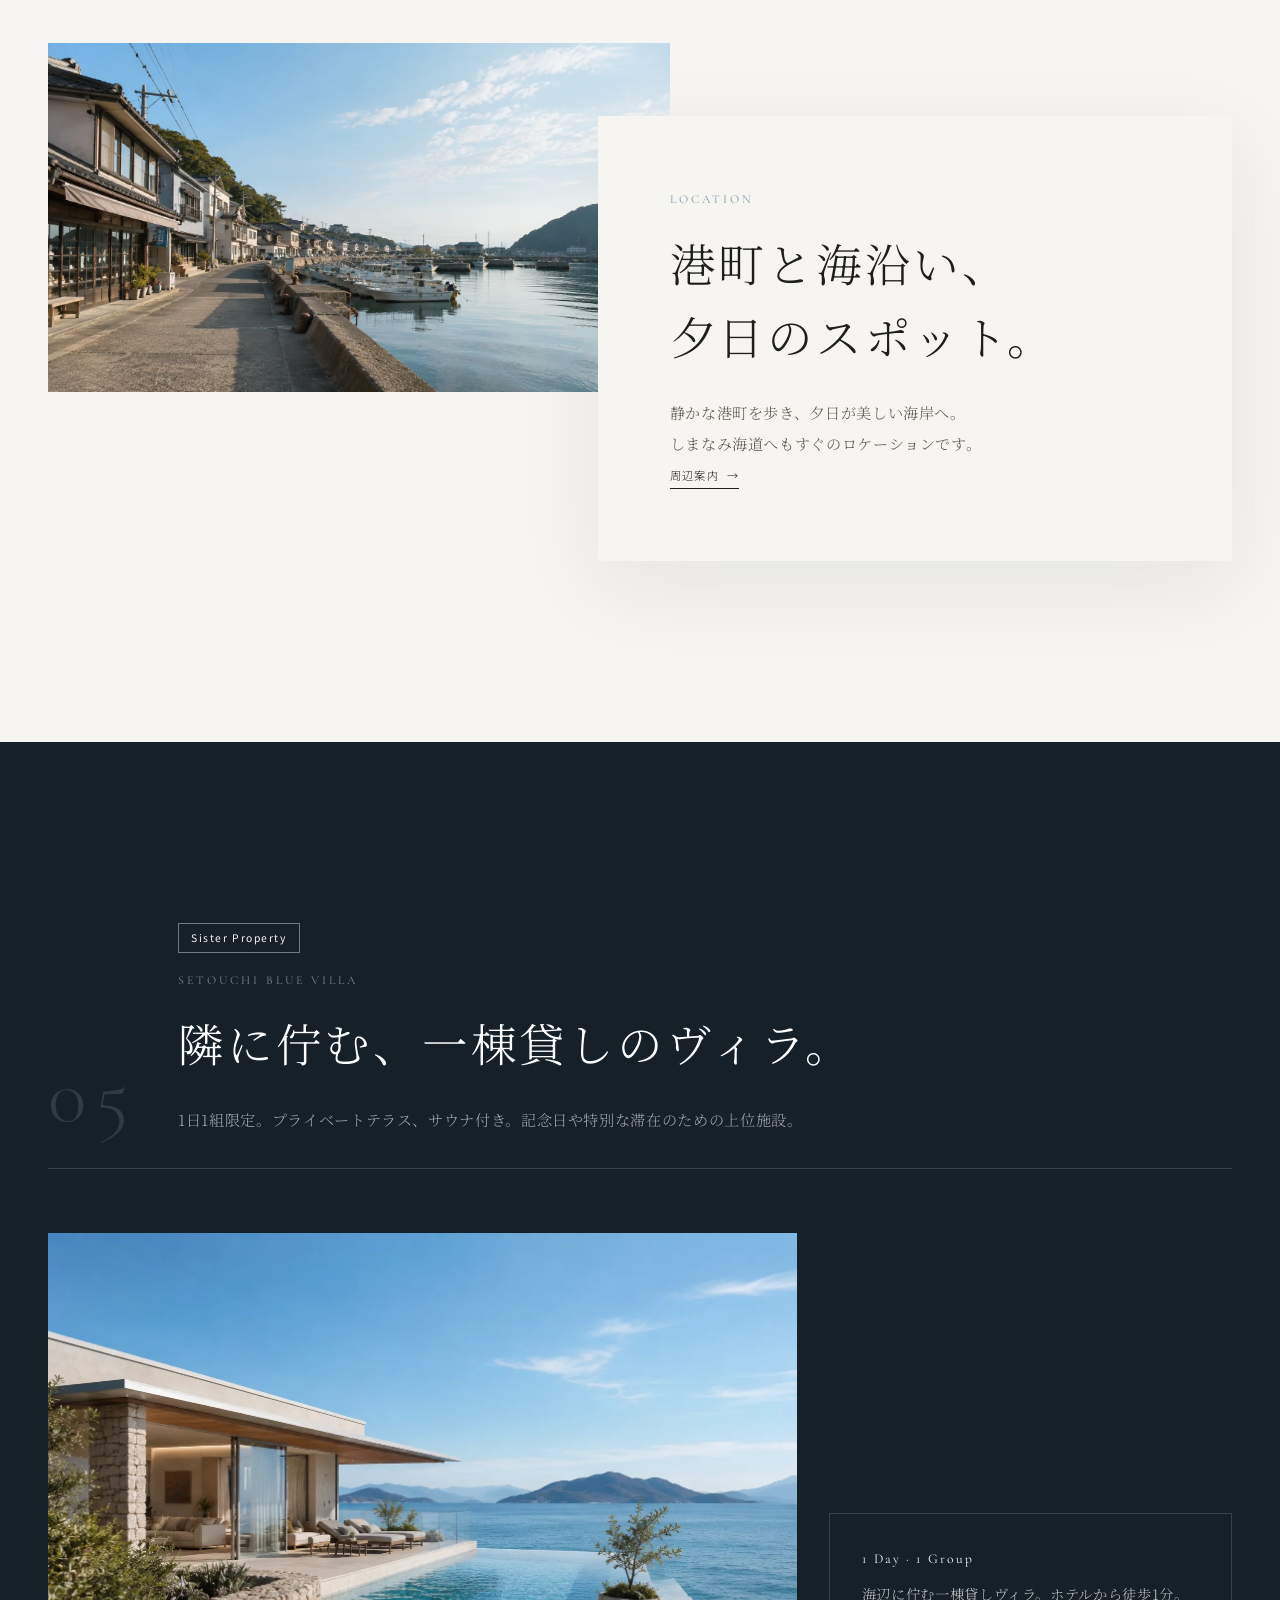
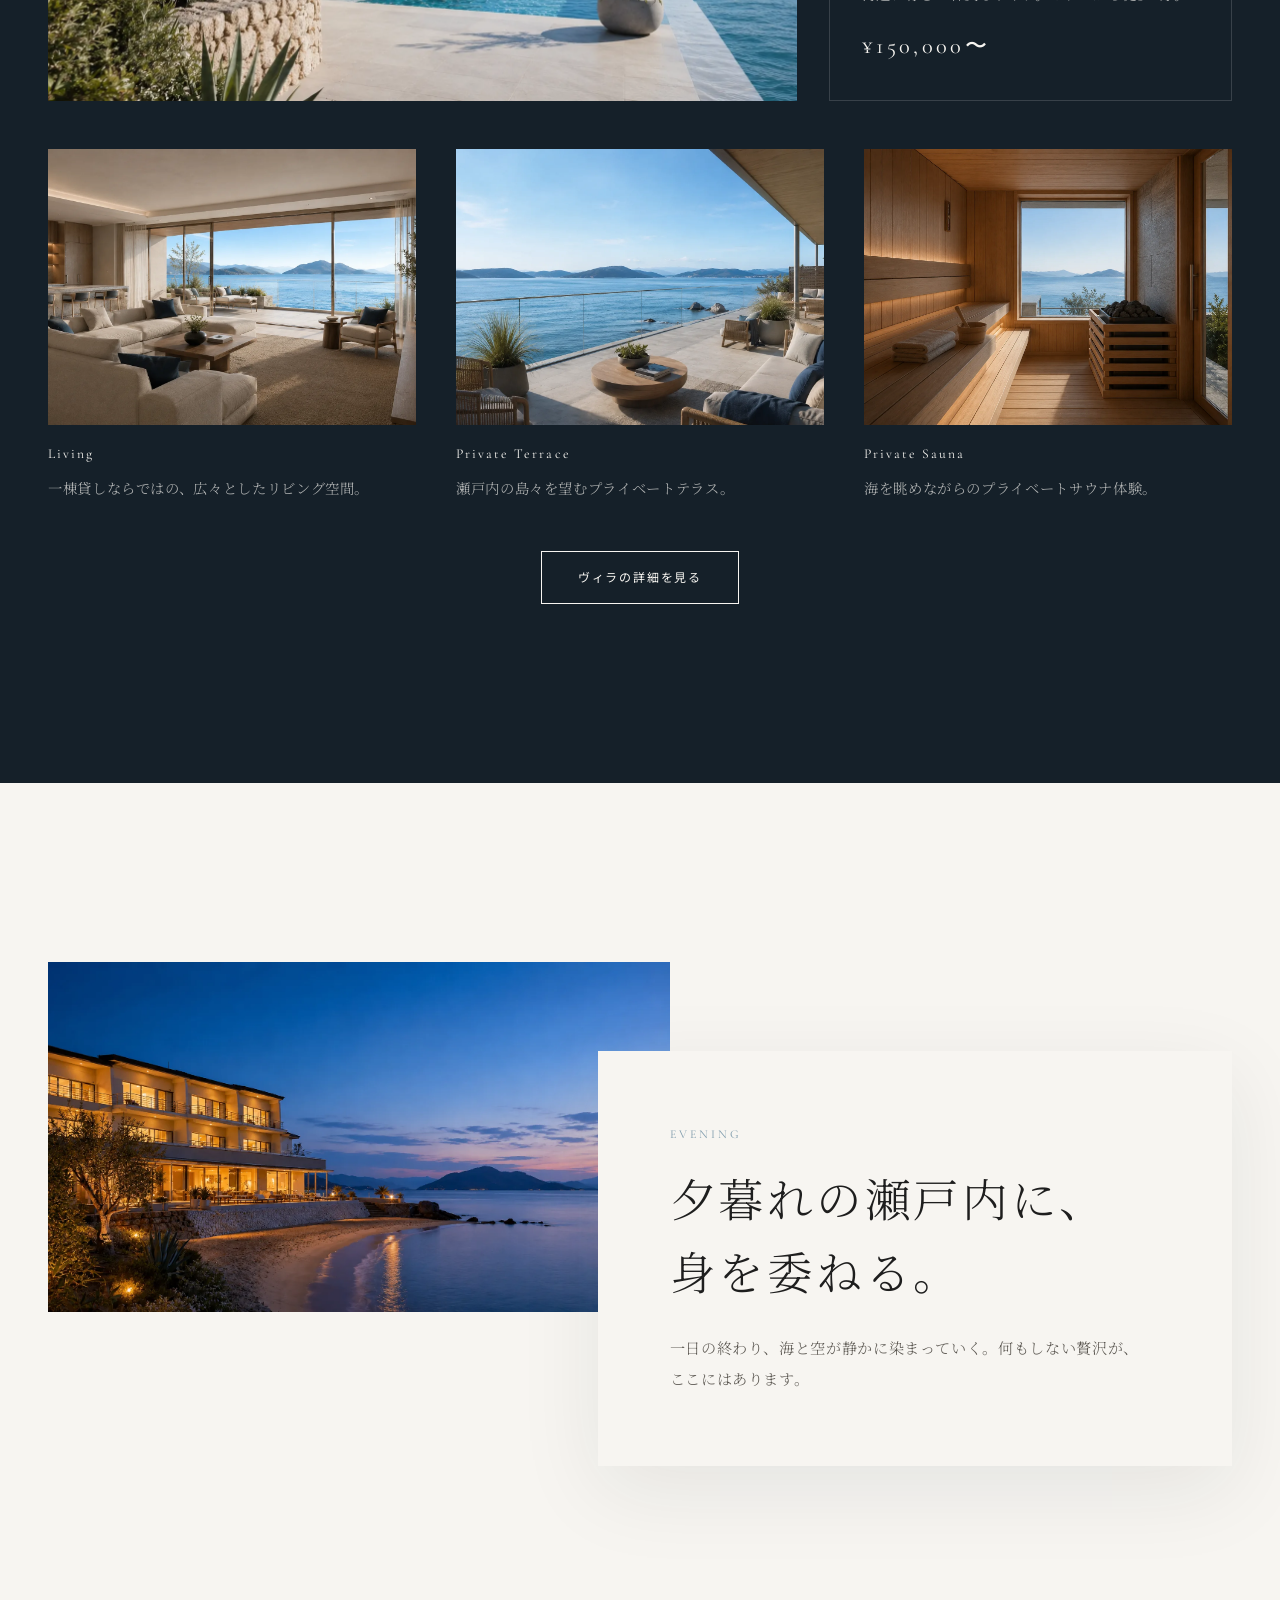
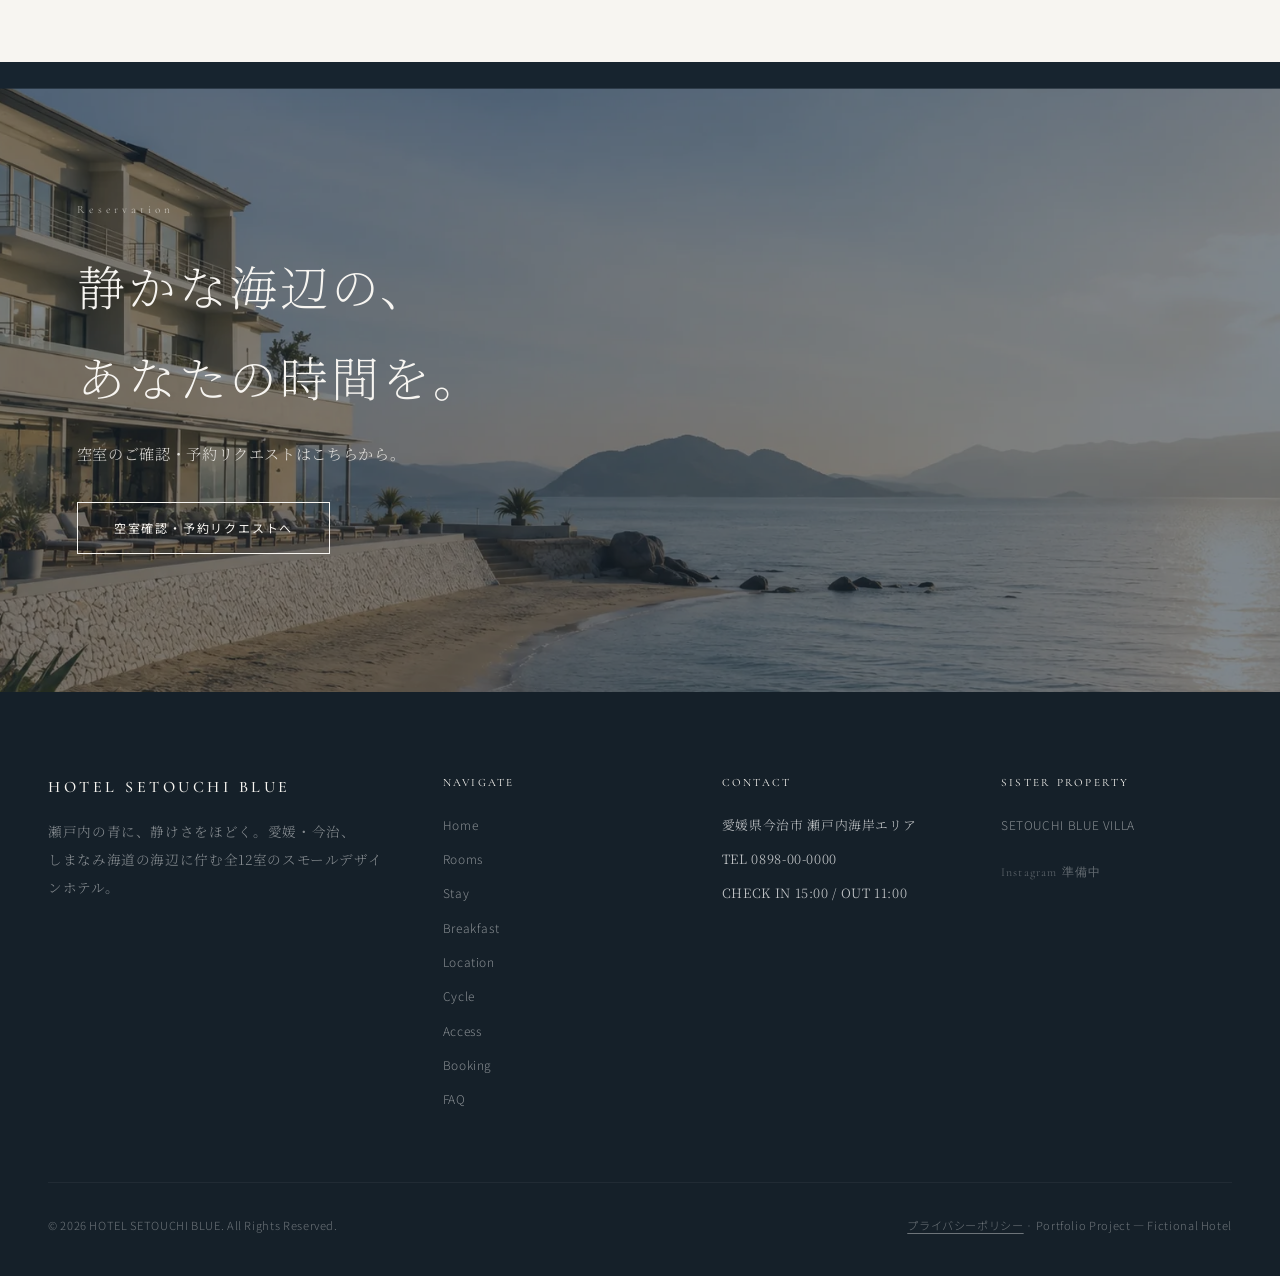
==== commit 8c55e5f2: "update" ====
--- a/index.html
+++ b/index.html
@@ -11,7 +11,7 @@
   <meta property="og:type" content="website">
   <link rel="icon" href="assets/icons/favicon.svg" type="image/svg+xml">
   <link rel="apple-touch-icon" href="assets/icons/apple-touch-icon.png">
-  <link rel="stylesheet" href="css/style.css?v=16">
+  <link rel="stylesheet" href="css/style.css?v=17">
 </head>
 <body class="page-home">
 
--- a/css/style.css
+++ b/css/style.css
@@ -2202,6 +2202,40 @@
   white-space: nowrap;
 }
 
+@media (min-width: 640px) {
+  .cycle-rates__header,
+  .cycle-rates__row {
+    grid-template-columns: minmax(240px, 1.15fr) minmax(180px, 0.75fr) minmax(180px, 0.75fr);
+    align-items: stretch;
+  }
+
+  .cycle-rates__cell {
+    display: flex;
+    flex-direction: column;
+    justify-content: center;
+    min-height: 88px;
+  }
+
+  .cycle-rates__header .cycle-rates__cell {
+    min-height: 68px;
+  }
+
+  .cycle-rates__cell--guest,
+  .cycle-rates__cell--public {
+    align-items: center;
+  }
+
+  .cycle-rates__cell--guest {
+    border-left: 1px solid rgba(221, 214, 203, 0.55);
+    border-right: 1px solid rgba(221, 214, 203, 0.55);
+  }
+
+  .cycle-rates__plan {
+    text-transform: none;
+    letter-spacing: 0.12em;
+  }
+}
+
 /* ---- Access ---- */
 
 .access-info {
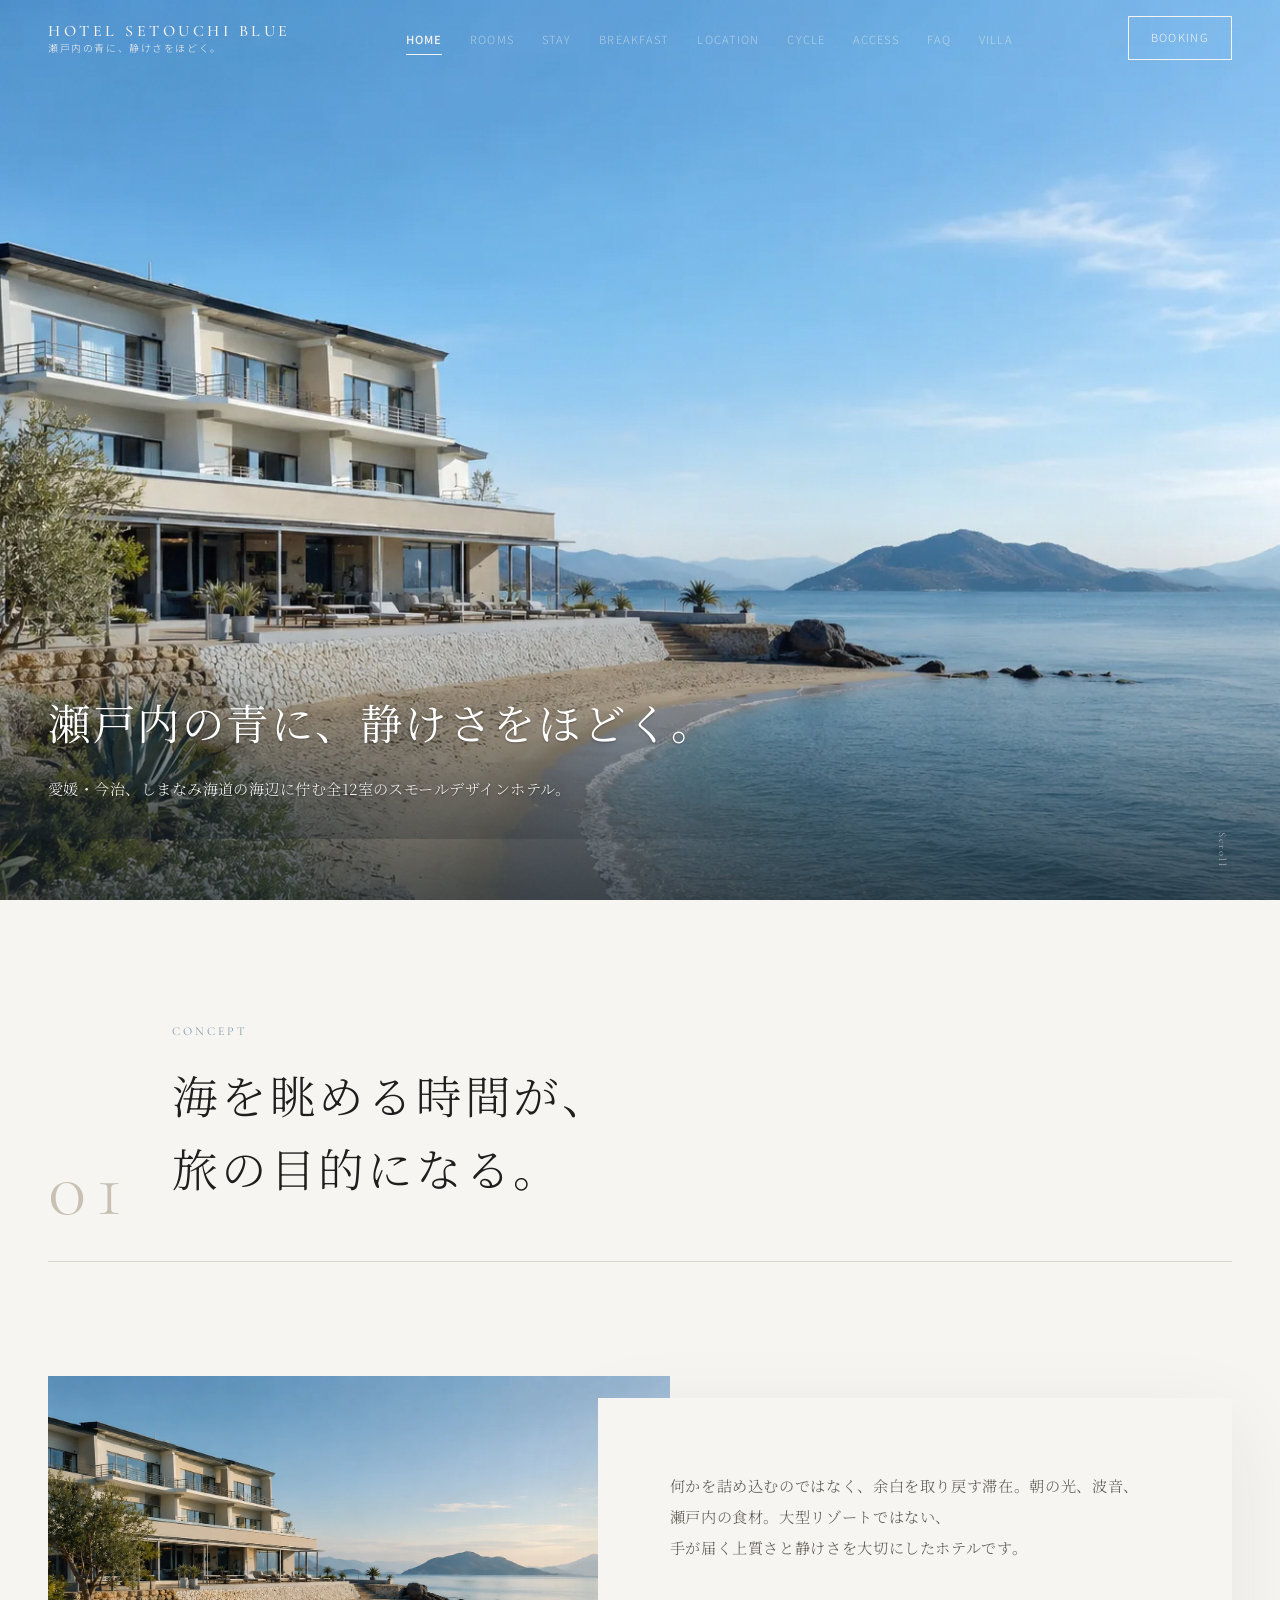
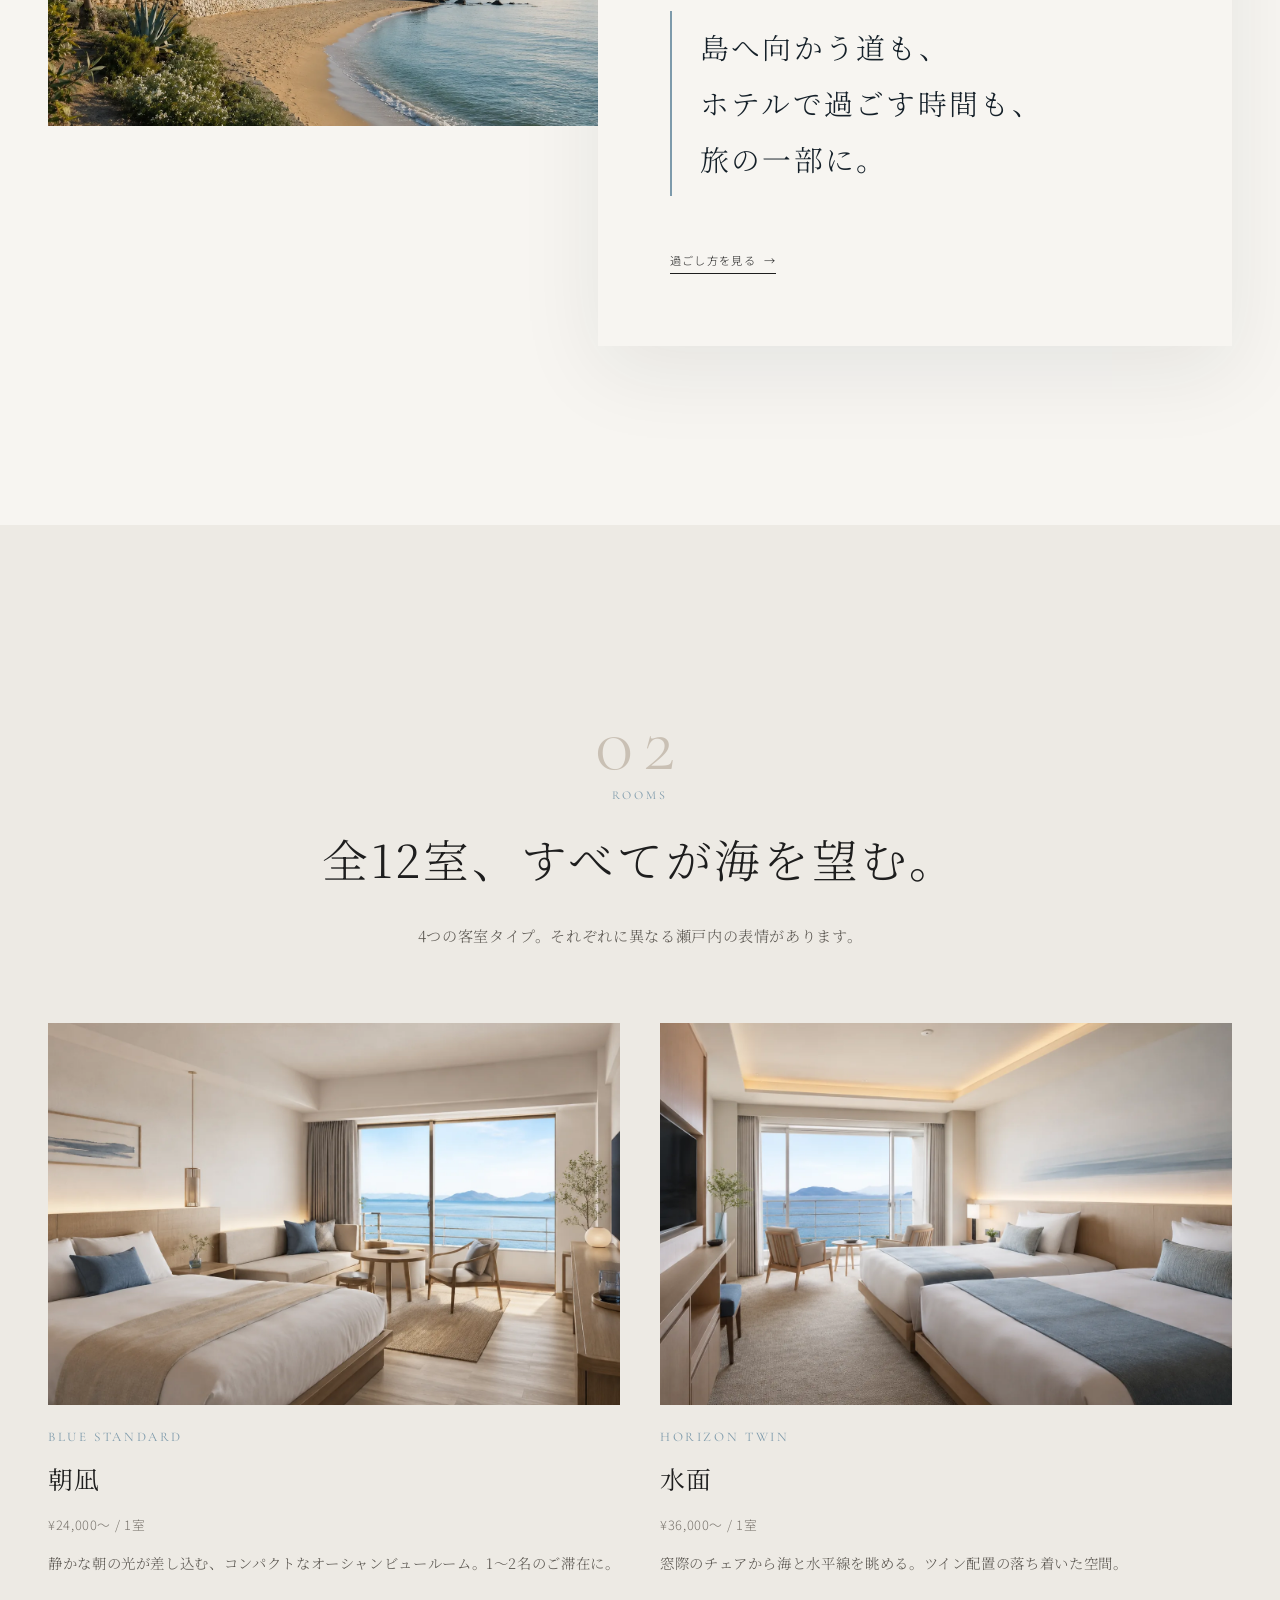
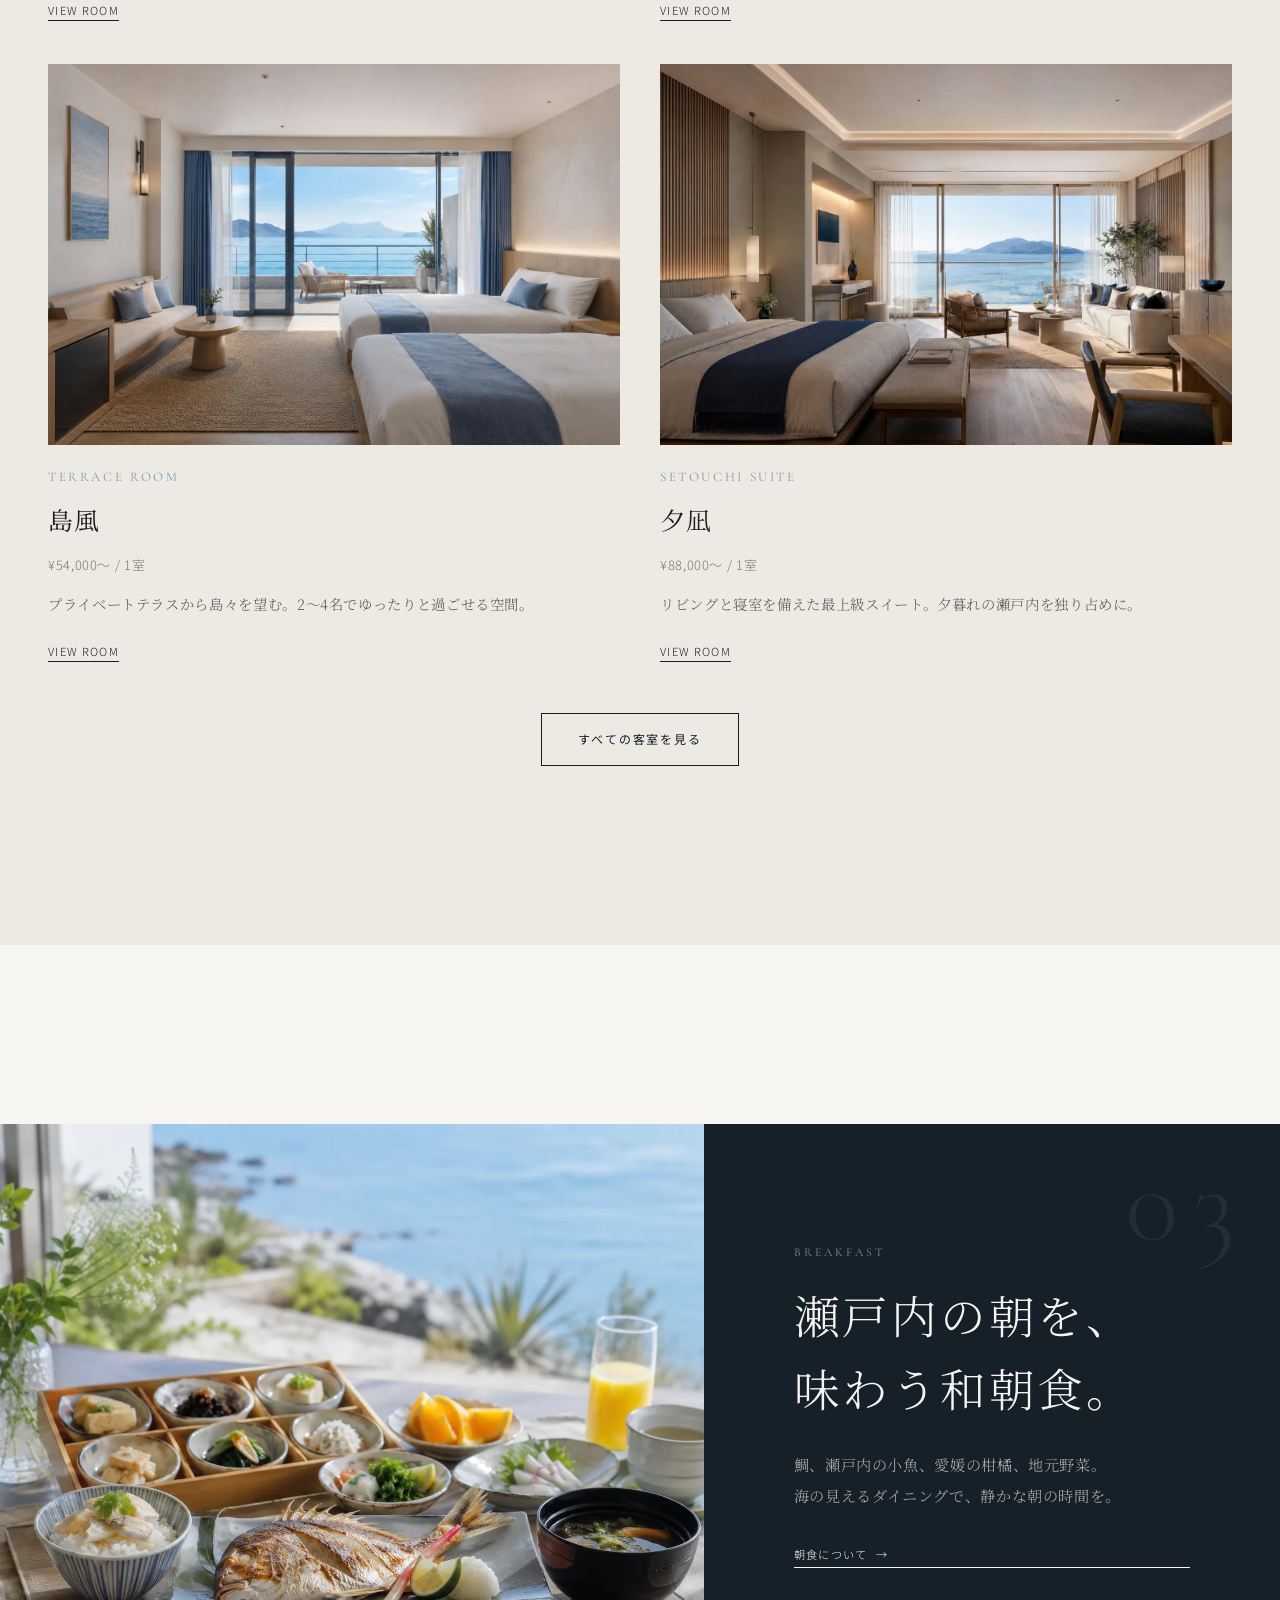
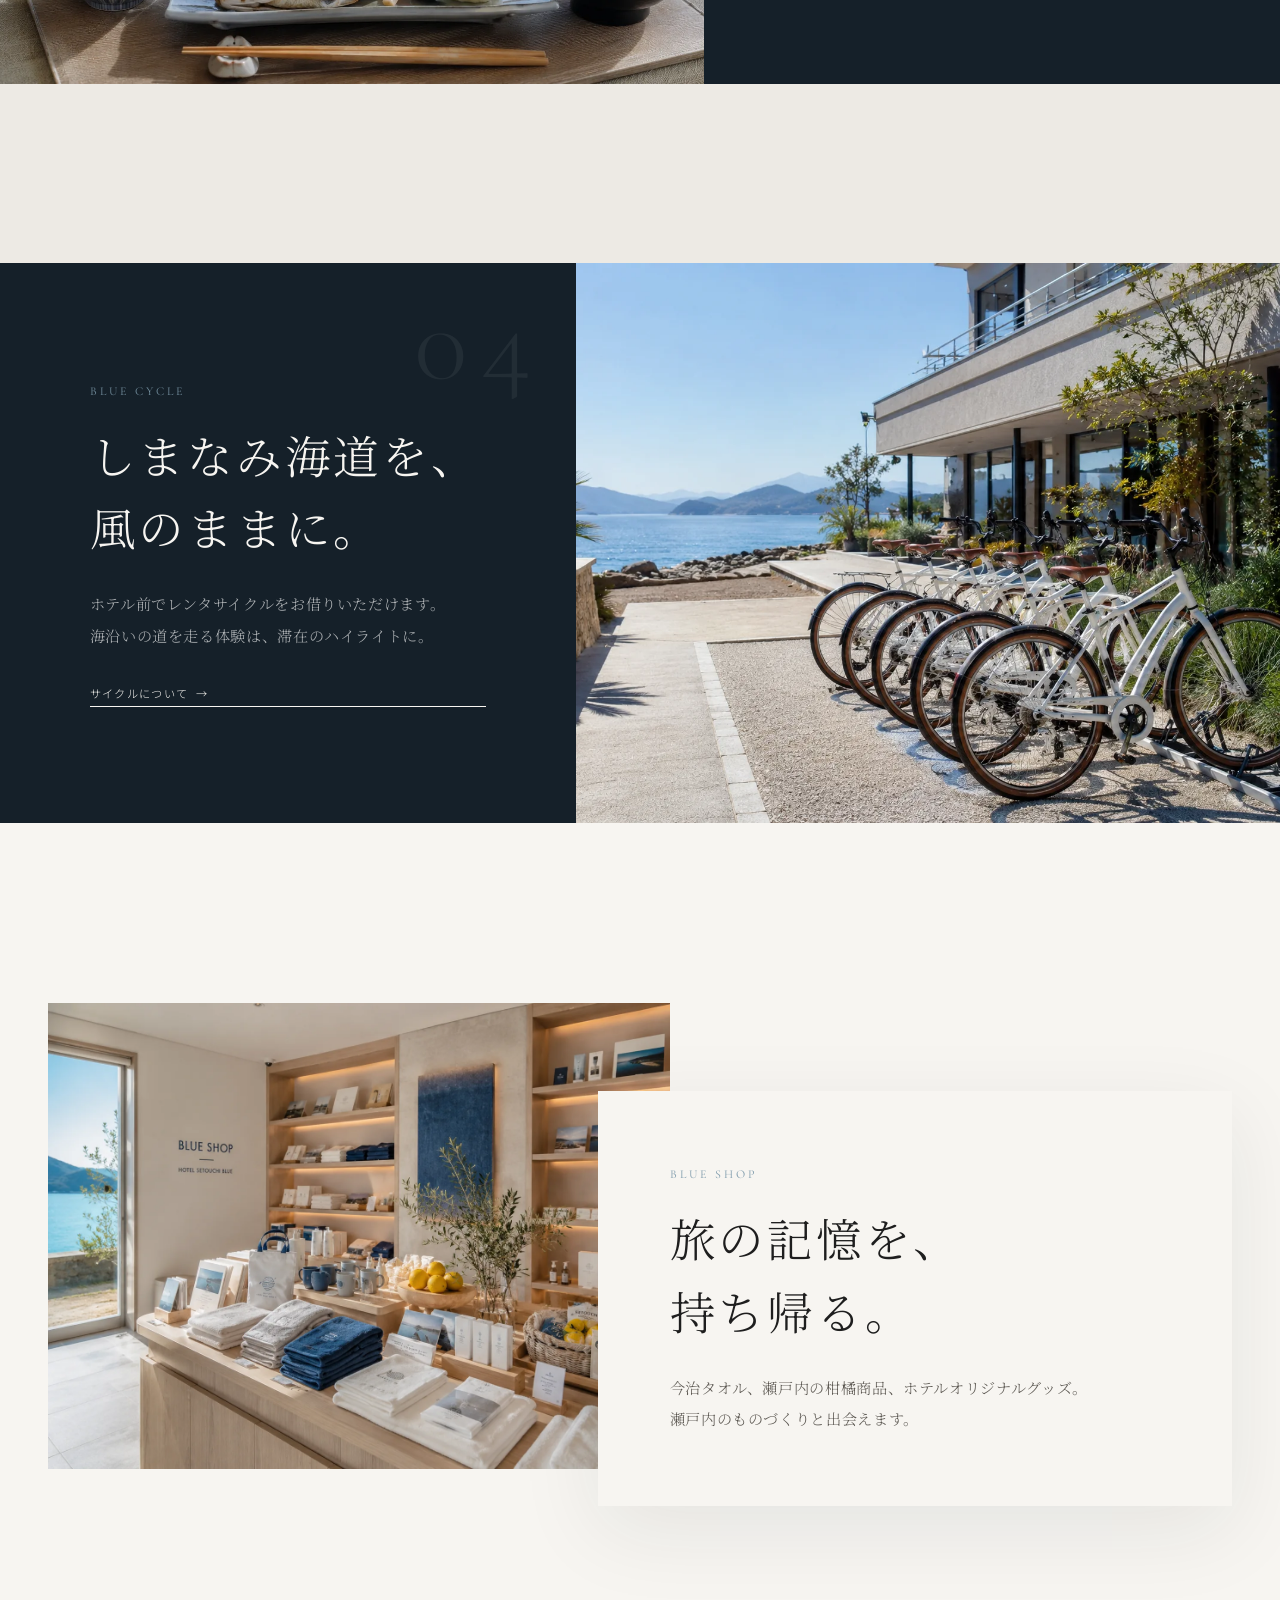
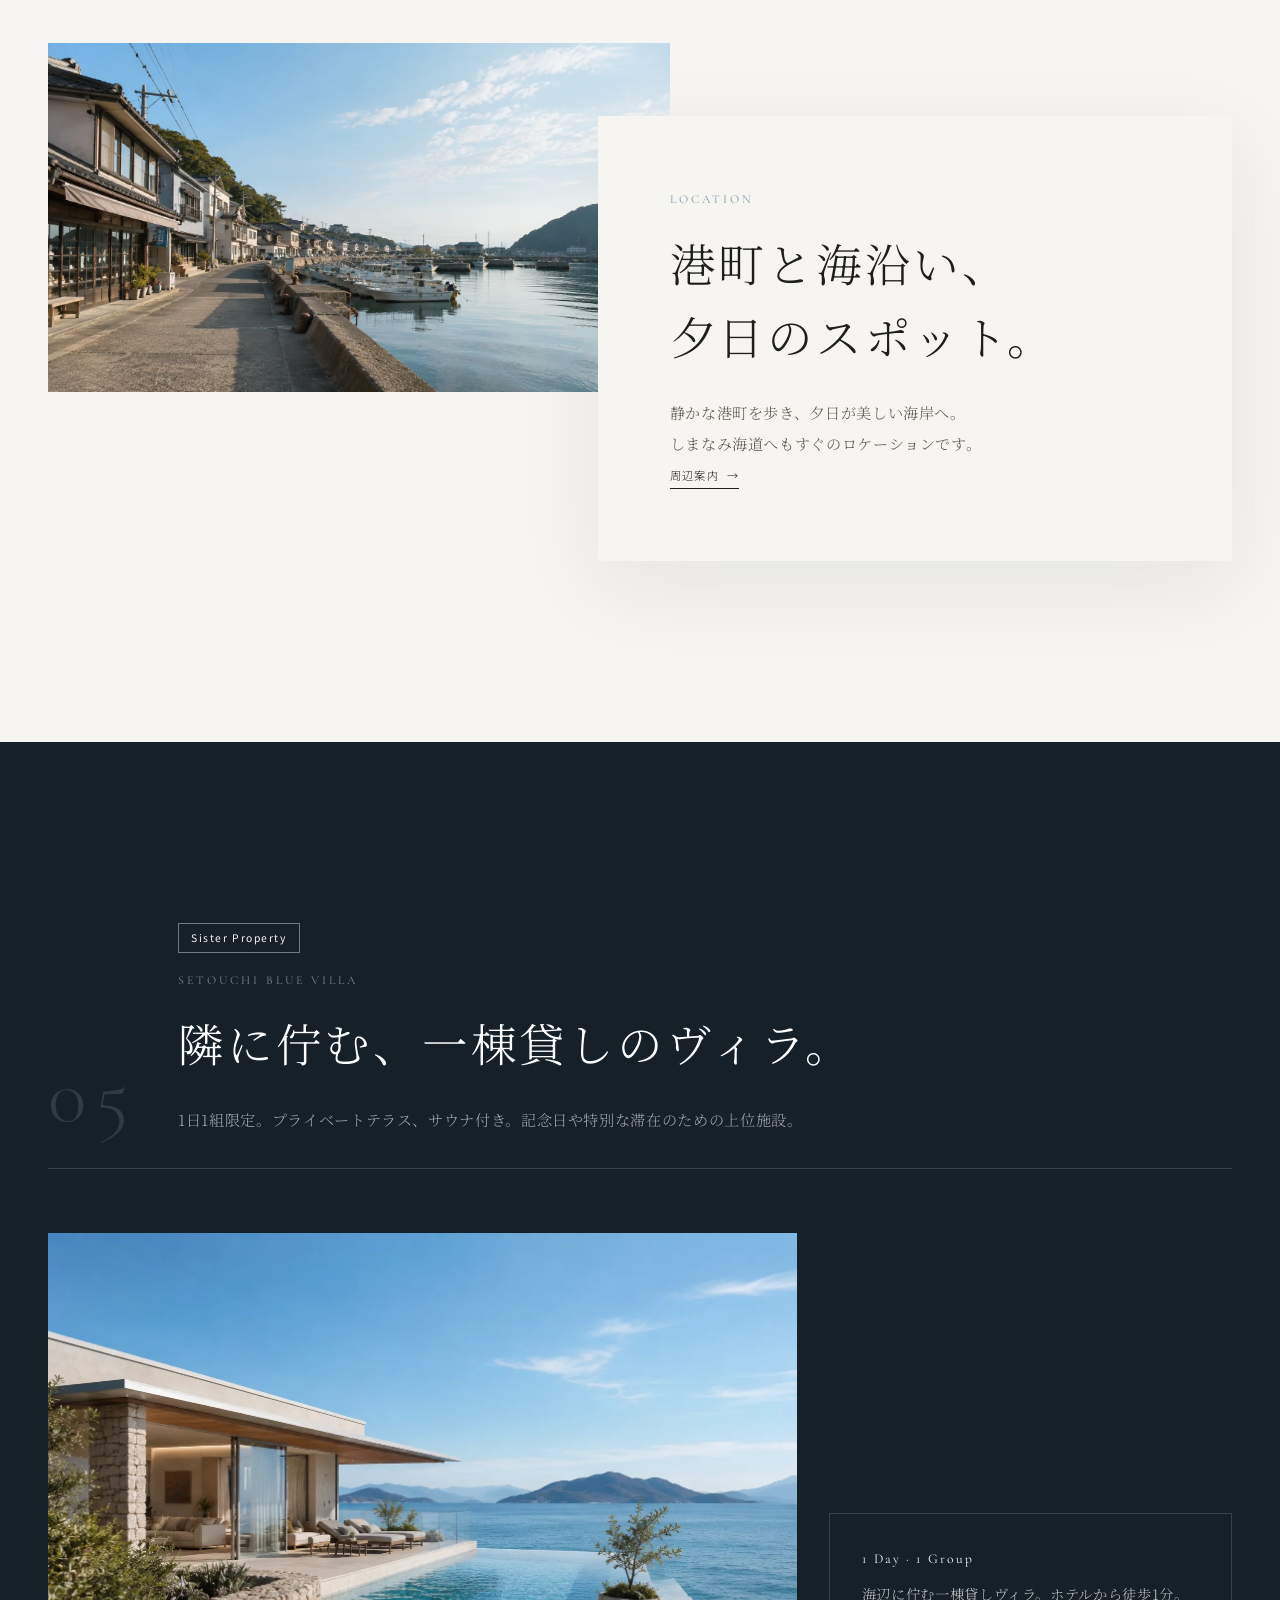
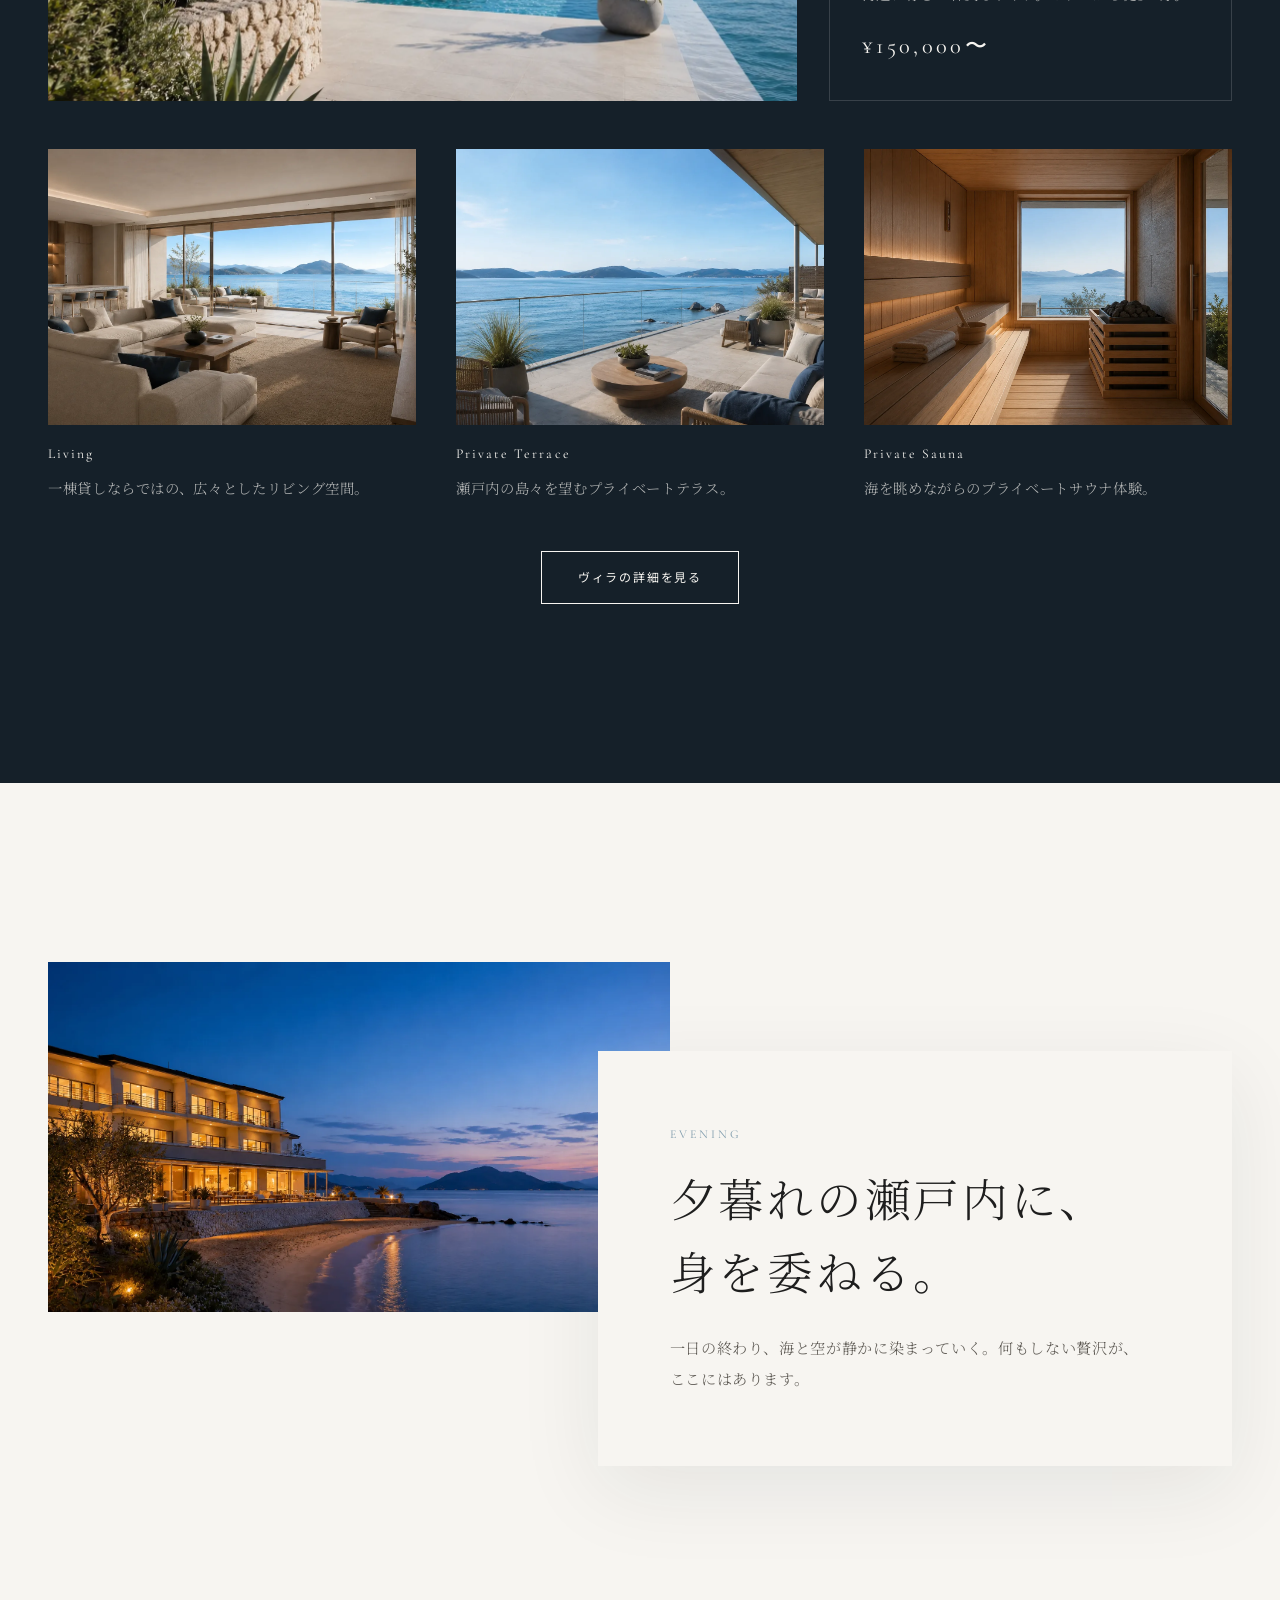
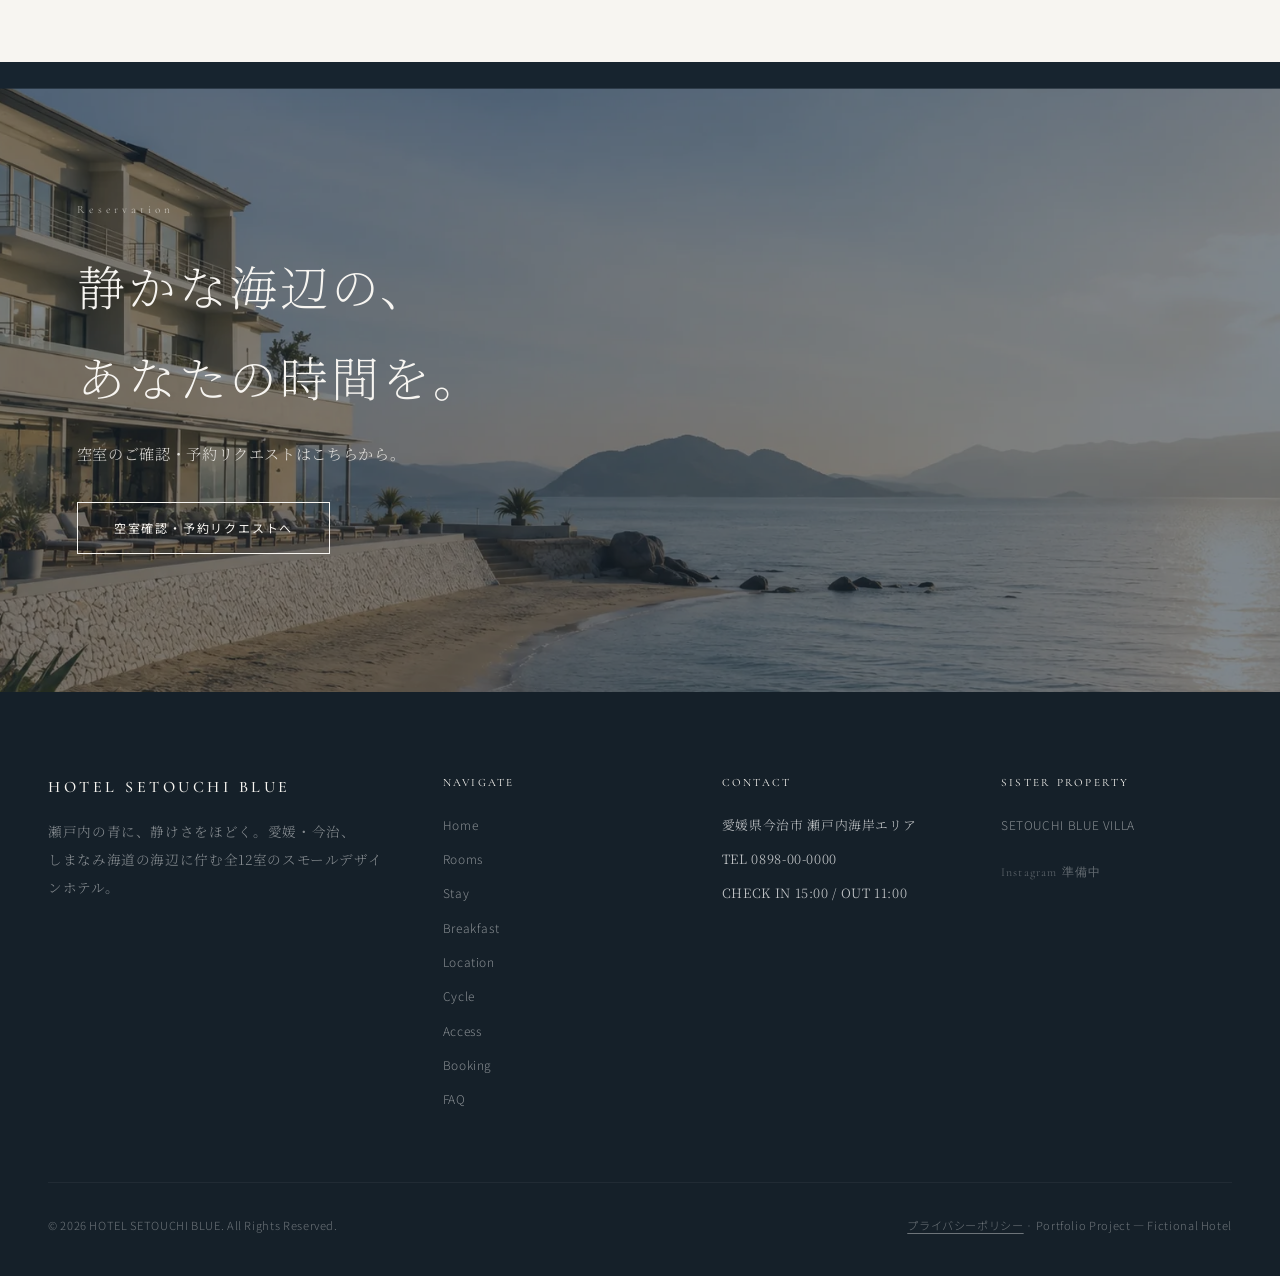
==== commit e40a7a18: "update" ====
--- a/index.html
+++ b/index.html
@@ -2,7 +2,7 @@
 <html lang="ja">
 <head>
   <meta charset="UTF-8">
-  <meta name="viewport" content="width=device-width, initial-scale=1.0">
+  <meta name="viewport" content="width=device-width, initial-scale=1.0, viewport-fit=cover">
   <title>HOTEL SETOUCHI BLUE｜瀬戸内海を望む今治のスモールデザインホテル</title>
   <meta name="description" content="愛媛県今治市・しまなみ海道エリアに佇む全12室のスモールデザインホテル。全室オーシャンビュー、瀬戸内の和朝食、レンタサイクル、系列ヴィラを備えた静かな海辺の滞在を。">
   <meta property="og:title" content="HOTEL SETOUCHI BLUE">
@@ -11,7 +11,7 @@
   <meta property="og:type" content="website">
   <link rel="icon" href="assets/icons/favicon.svg" type="image/svg+xml">
   <link rel="apple-touch-icon" href="assets/icons/apple-touch-icon.png">
-  <link rel="stylesheet" href="css/style.css?v=17">
+  <link rel="stylesheet" href="css/style.css?v=18">
 </head>
 <body class="page-home">
 
--- a/css/style.css
+++ b/css/style.css
@@ -21,7 +21,9 @@
   --font-serif: 'Noto Serif JP', serif;
   --font-sans: 'Noto Sans JP', sans-serif;
 
-  --header-h: 76px;
+  --safe-top: env(safe-area-inset-top, 0px);
+  --header-base-h: 76px;
+  --header-h: calc(var(--header-base-h) + var(--safe-top));
   --max-w: 1340px;
   --text-col: 680px;
   --text-col-wide: 760px;
@@ -194,6 +196,7 @@
   width: 100%;
   z-index: 1000;
   height: var(--header-h);
+  padding-top: var(--safe-top);
   transition: background 0.4s var(--ease), box-shadow 0.4s var(--ease);
 }
 
@@ -371,6 +374,7 @@
 .mobile-nav {
   position: fixed;
   inset: 0;
+  padding-top: var(--safe-top);
   background: var(--white);
   z-index: 999;
   display: flex;
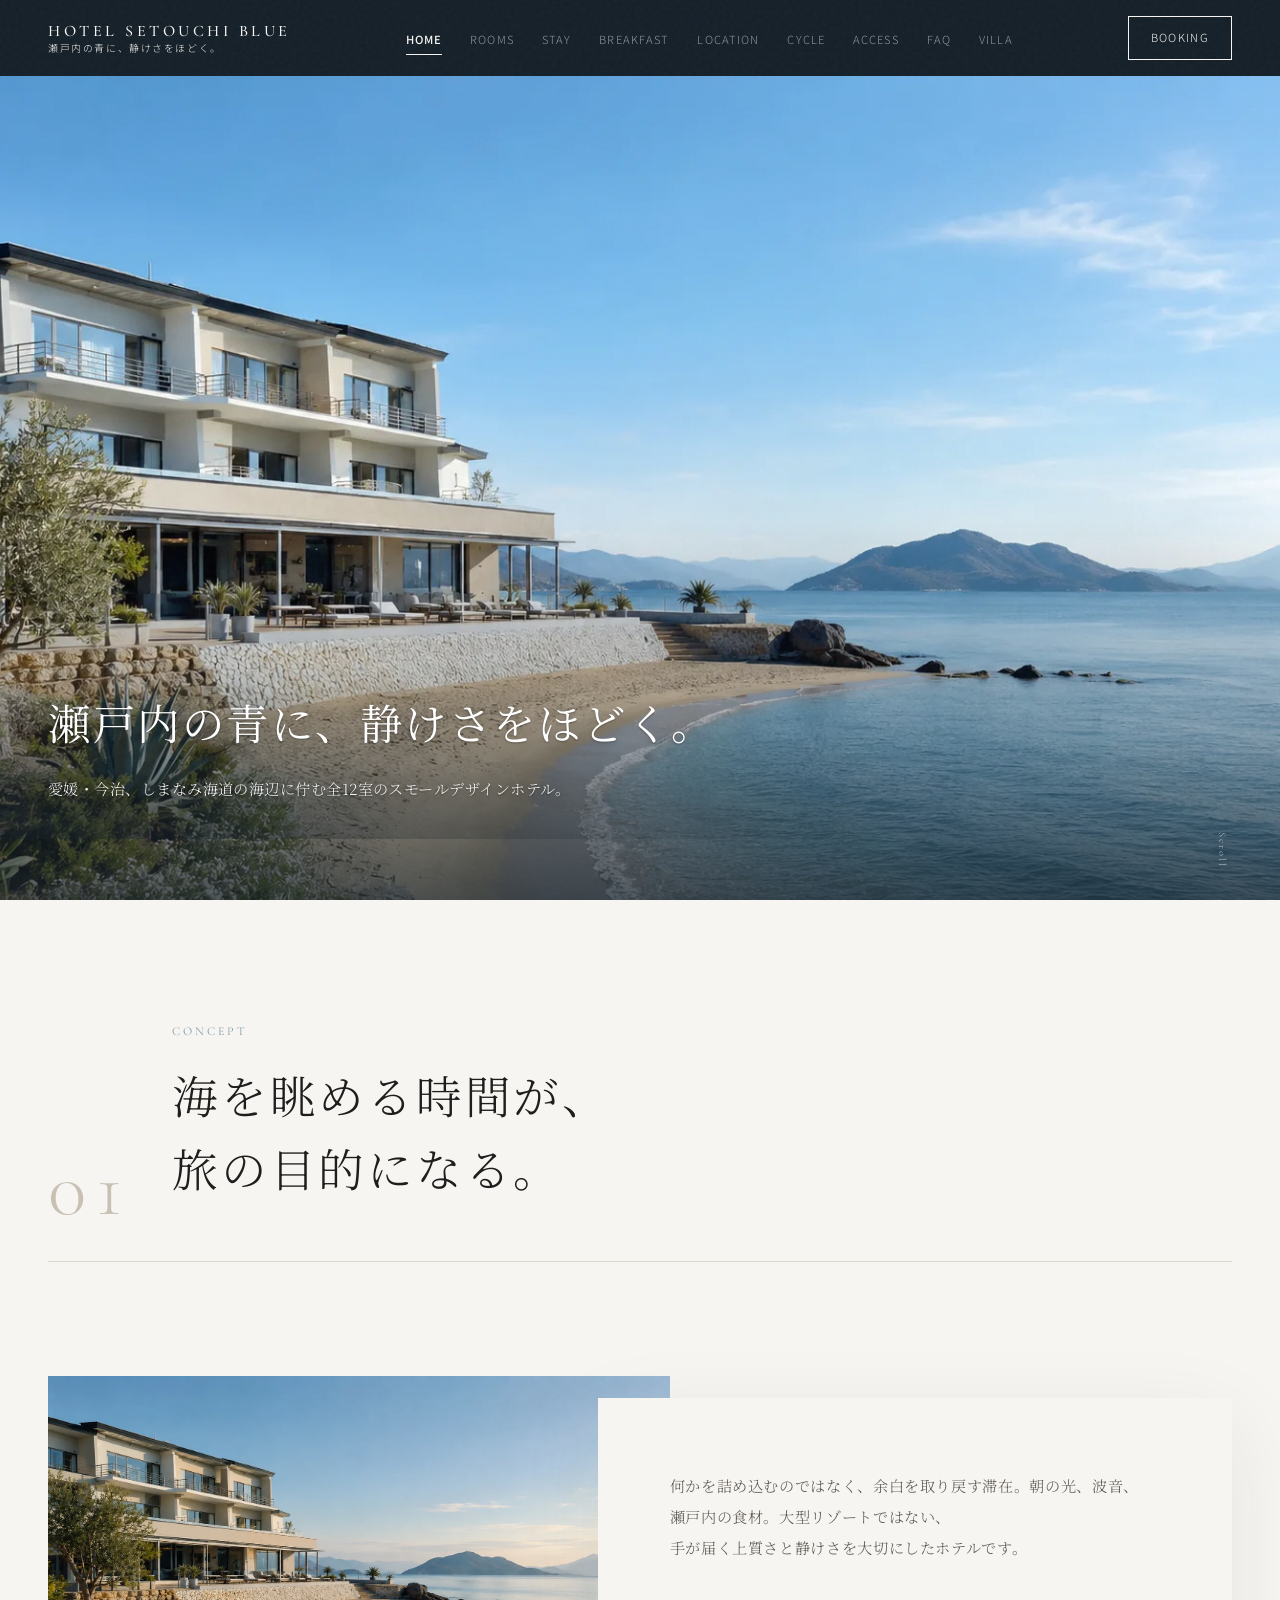
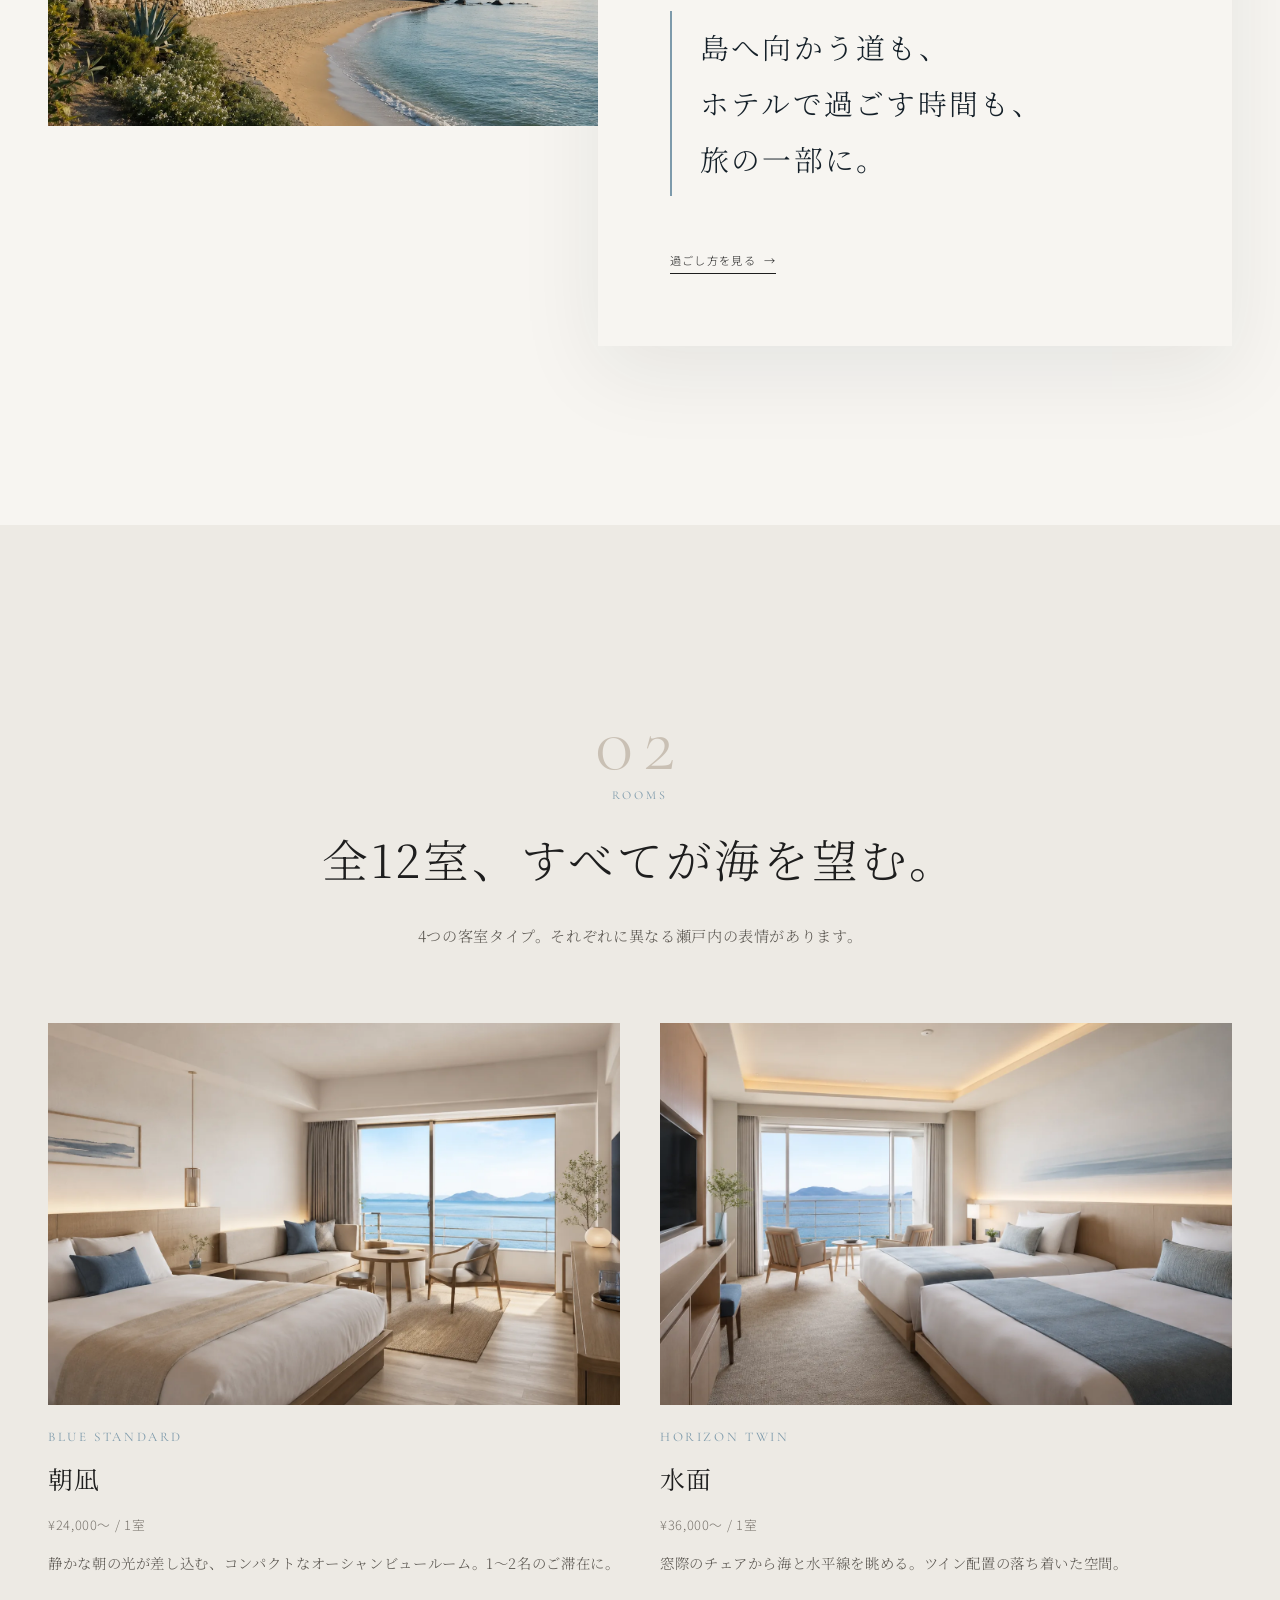
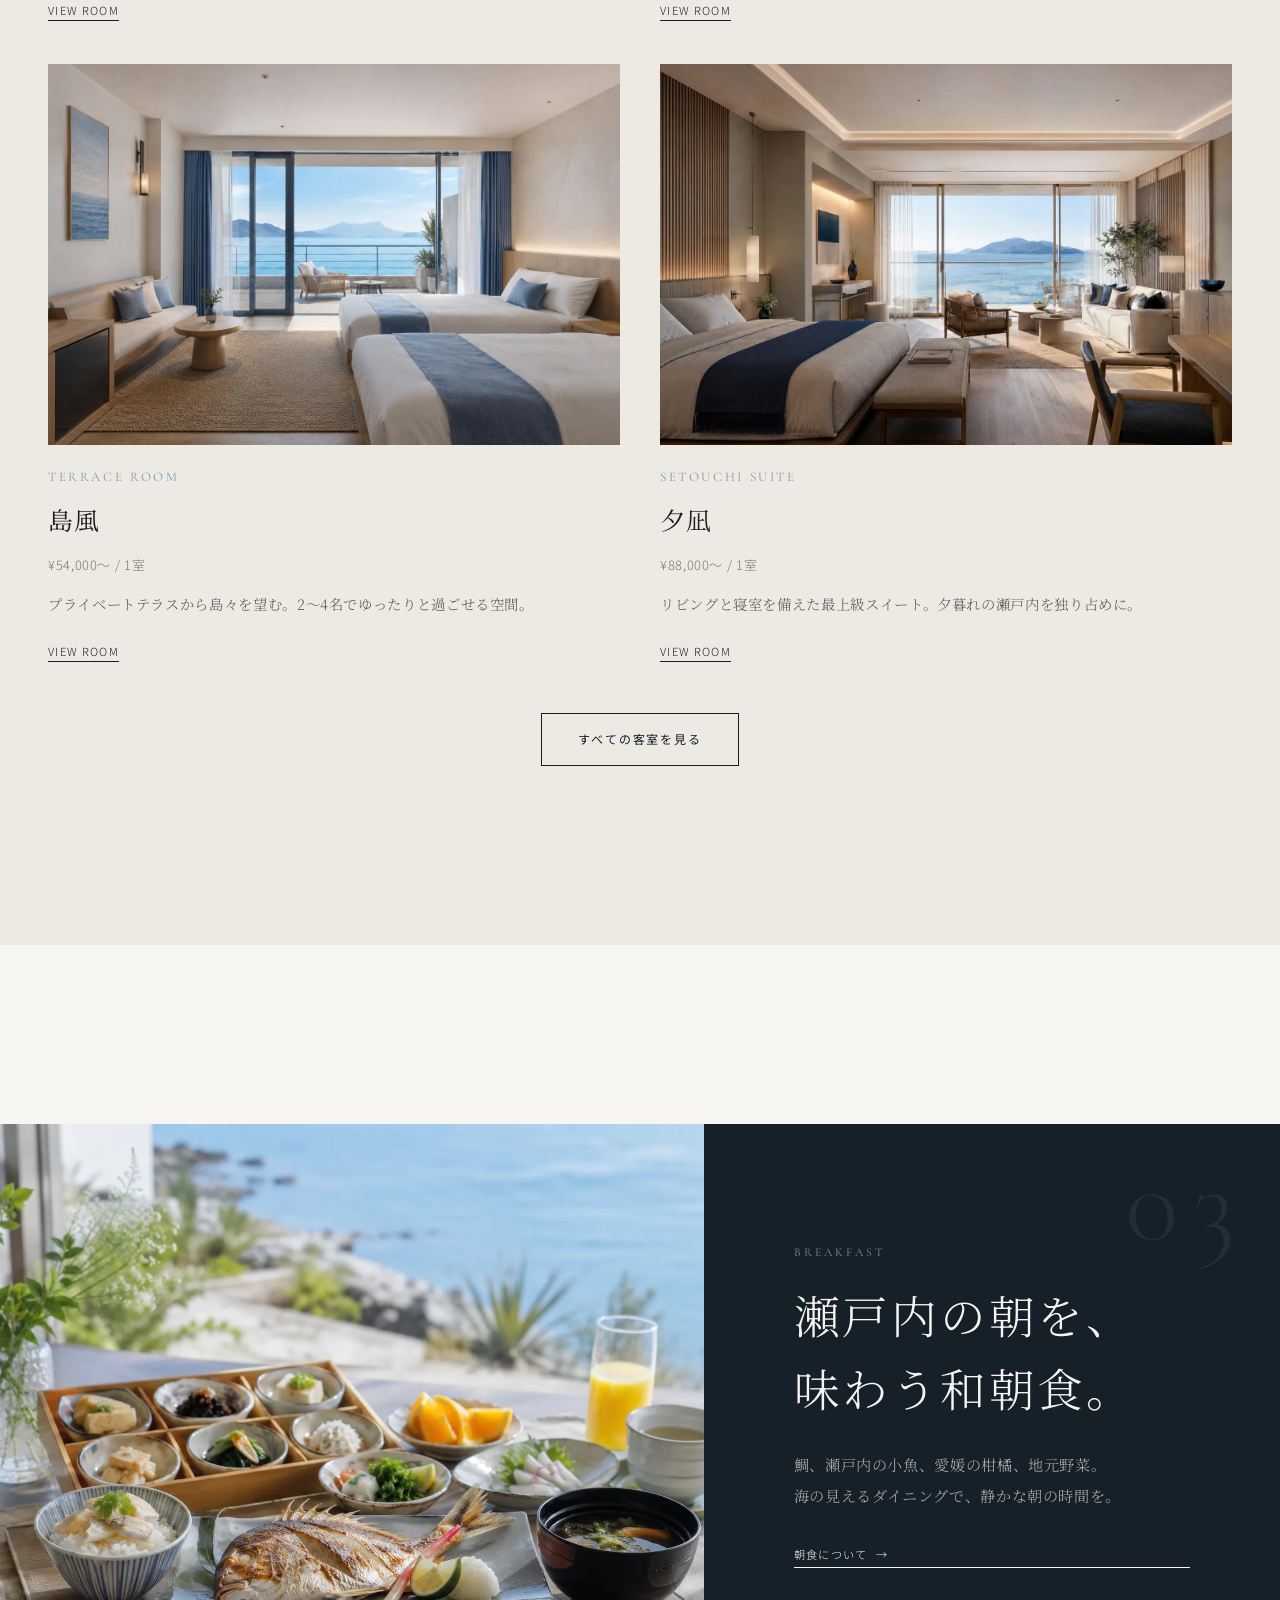
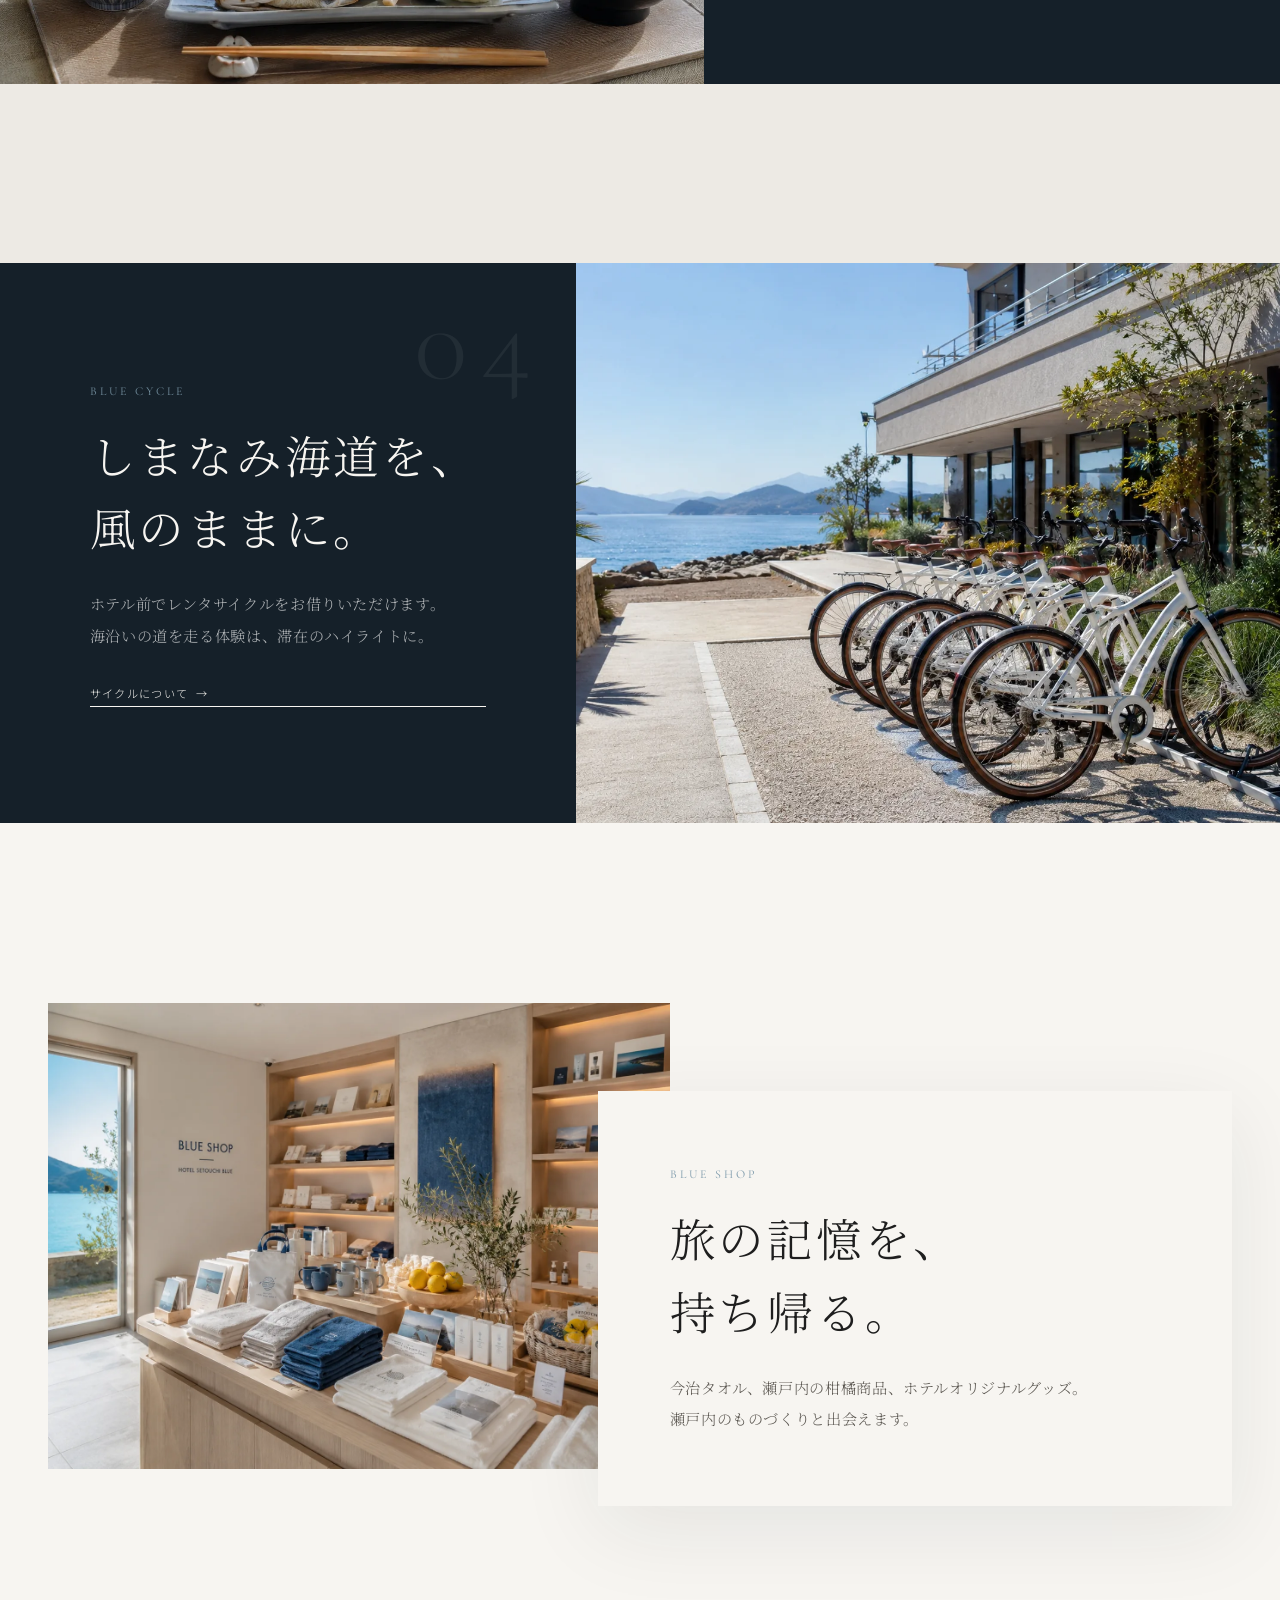
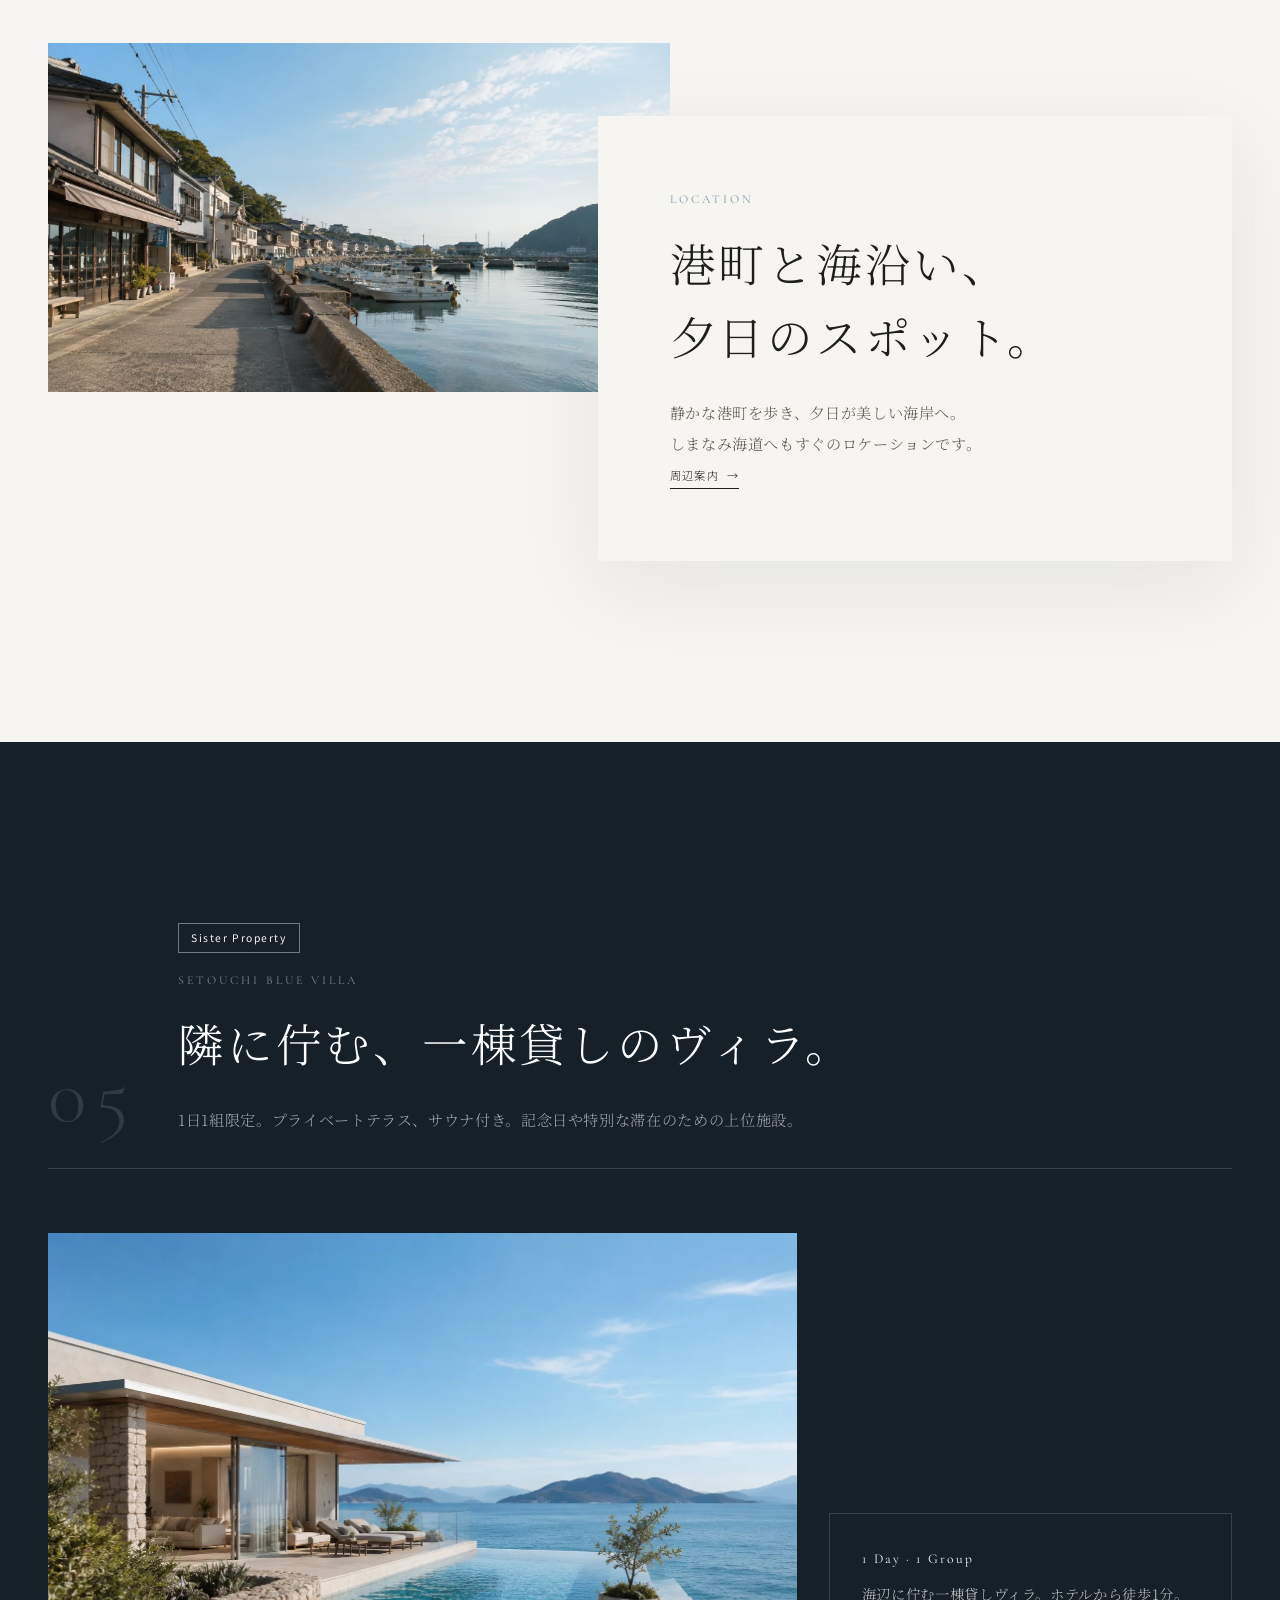
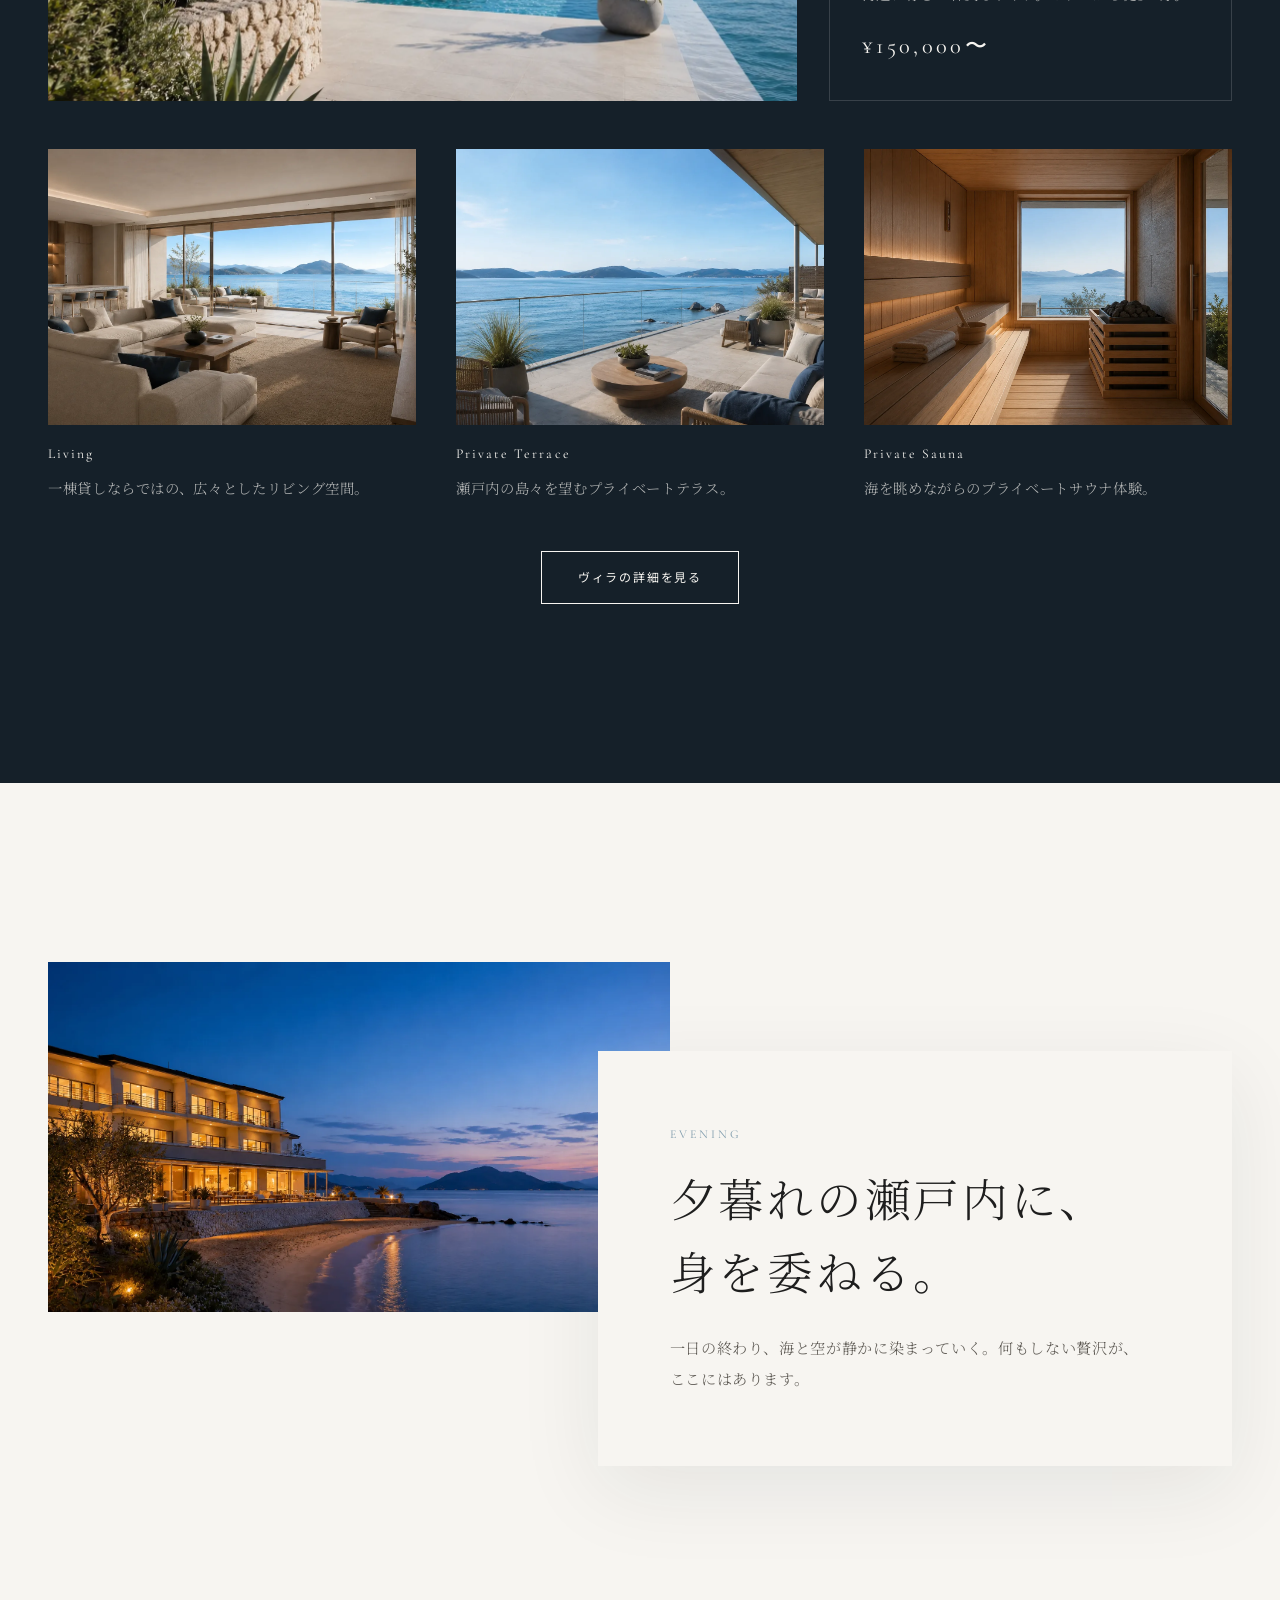
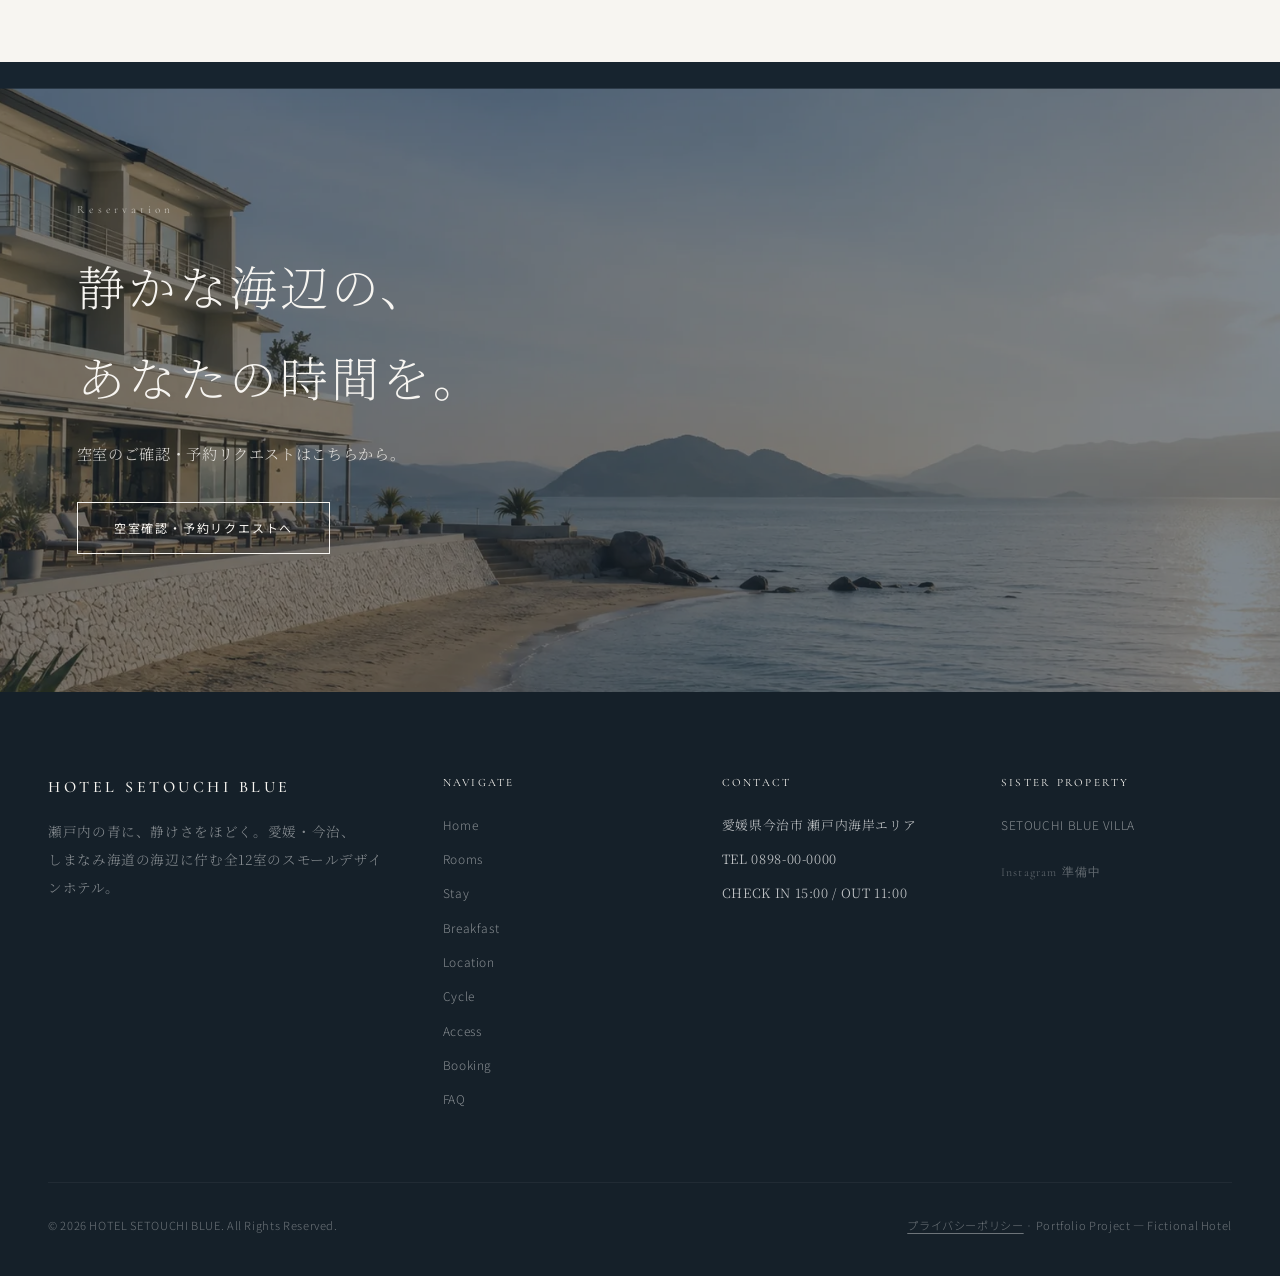
==== commit e72b1538: "update" ====
--- a/index.html
+++ b/index.html
@@ -2,7 +2,7 @@
 <html lang="ja">
 <head>
   <meta charset="UTF-8">
-  <meta name="viewport" content="width=device-width, initial-scale=1.0, viewport-fit=cover">
+  <meta name="viewport" content="width=device-width, initial-scale=1, viewport-fit=cover">
   <title>HOTEL SETOUCHI BLUE｜瀬戸内海を望む今治のスモールデザインホテル</title>
   <meta name="description" content="愛媛県今治市・しまなみ海道エリアに佇む全12室のスモールデザインホテル。全室オーシャンビュー、瀬戸内の和朝食、レンタサイクル、系列ヴィラを備えた静かな海辺の滞在を。">
   <meta property="og:title" content="HOTEL SETOUCHI BLUE">
@@ -11,7 +11,7 @@
   <meta property="og:type" content="website">
   <link rel="icon" href="assets/icons/favicon.svg" type="image/svg+xml">
   <link rel="apple-touch-icon" href="assets/icons/apple-touch-icon.png">
-  <link rel="stylesheet" href="css/style.css?v=18">
+  <link rel="stylesheet" href="css/style.css?v=22">
 </head>
 <body class="page-home">
 
--- a/css/style.css
+++ b/css/style.css
@@ -22,8 +22,8 @@
   --font-sans: 'Noto Sans JP', sans-serif;
 
   --safe-top: env(safe-area-inset-top, 0px);
-  --header-base-h: 76px;
-  --header-h: calc(var(--header-base-h) + var(--safe-top));
+  --header-height: 76px;
+  --header-h: calc(var(--header-height) + var(--safe-top));
   --max-w: 1340px;
   --text-col: 680px;
   --text-col-wide: 760px;
@@ -38,6 +38,7 @@
   scroll-behavior: smooth;
   font-size: 16px;
   background: var(--white);
+  overflow-x: hidden;
 }
 
 body {
@@ -197,24 +198,24 @@
   z-index: 1000;
   height: var(--header-h);
   padding-top: var(--safe-top);
-  transition: background 0.4s var(--ease), box-shadow 0.4s var(--ease);
+  background: var(--white);
+  transition: box-shadow 0.4s var(--ease);
 }
 
 .site-header.is-scrolled {
-  background: rgba(250, 250, 248, 0.95);
-  backdrop-filter: blur(12px);
+  background: #fafaf8;
   box-shadow: 0 1px 0 rgba(0,0,0,0.06);
 }
 
 .site-header.is-transparent {
-  background: transparent;
+  background: var(--navy);
 }
 
 .header-inner {
   display: flex;
   align-items: center;
   justify-content: space-between;
-  height: 100%;
+  height: var(--header-height);
   max-width: var(--max-w);
   margin: 0 auto;
   padding: 0 var(--page-gutter);
@@ -3217,8 +3218,7 @@
 }
 
 .page-villa .site-header.is-scrolled {
-  background: rgba(6, 10, 14, 0.96);
-  backdrop-filter: blur(14px);
+  background: var(--villa-black);
   box-shadow: 0 1px 0 rgba(201, 184, 150, 0.1);
 }
 
